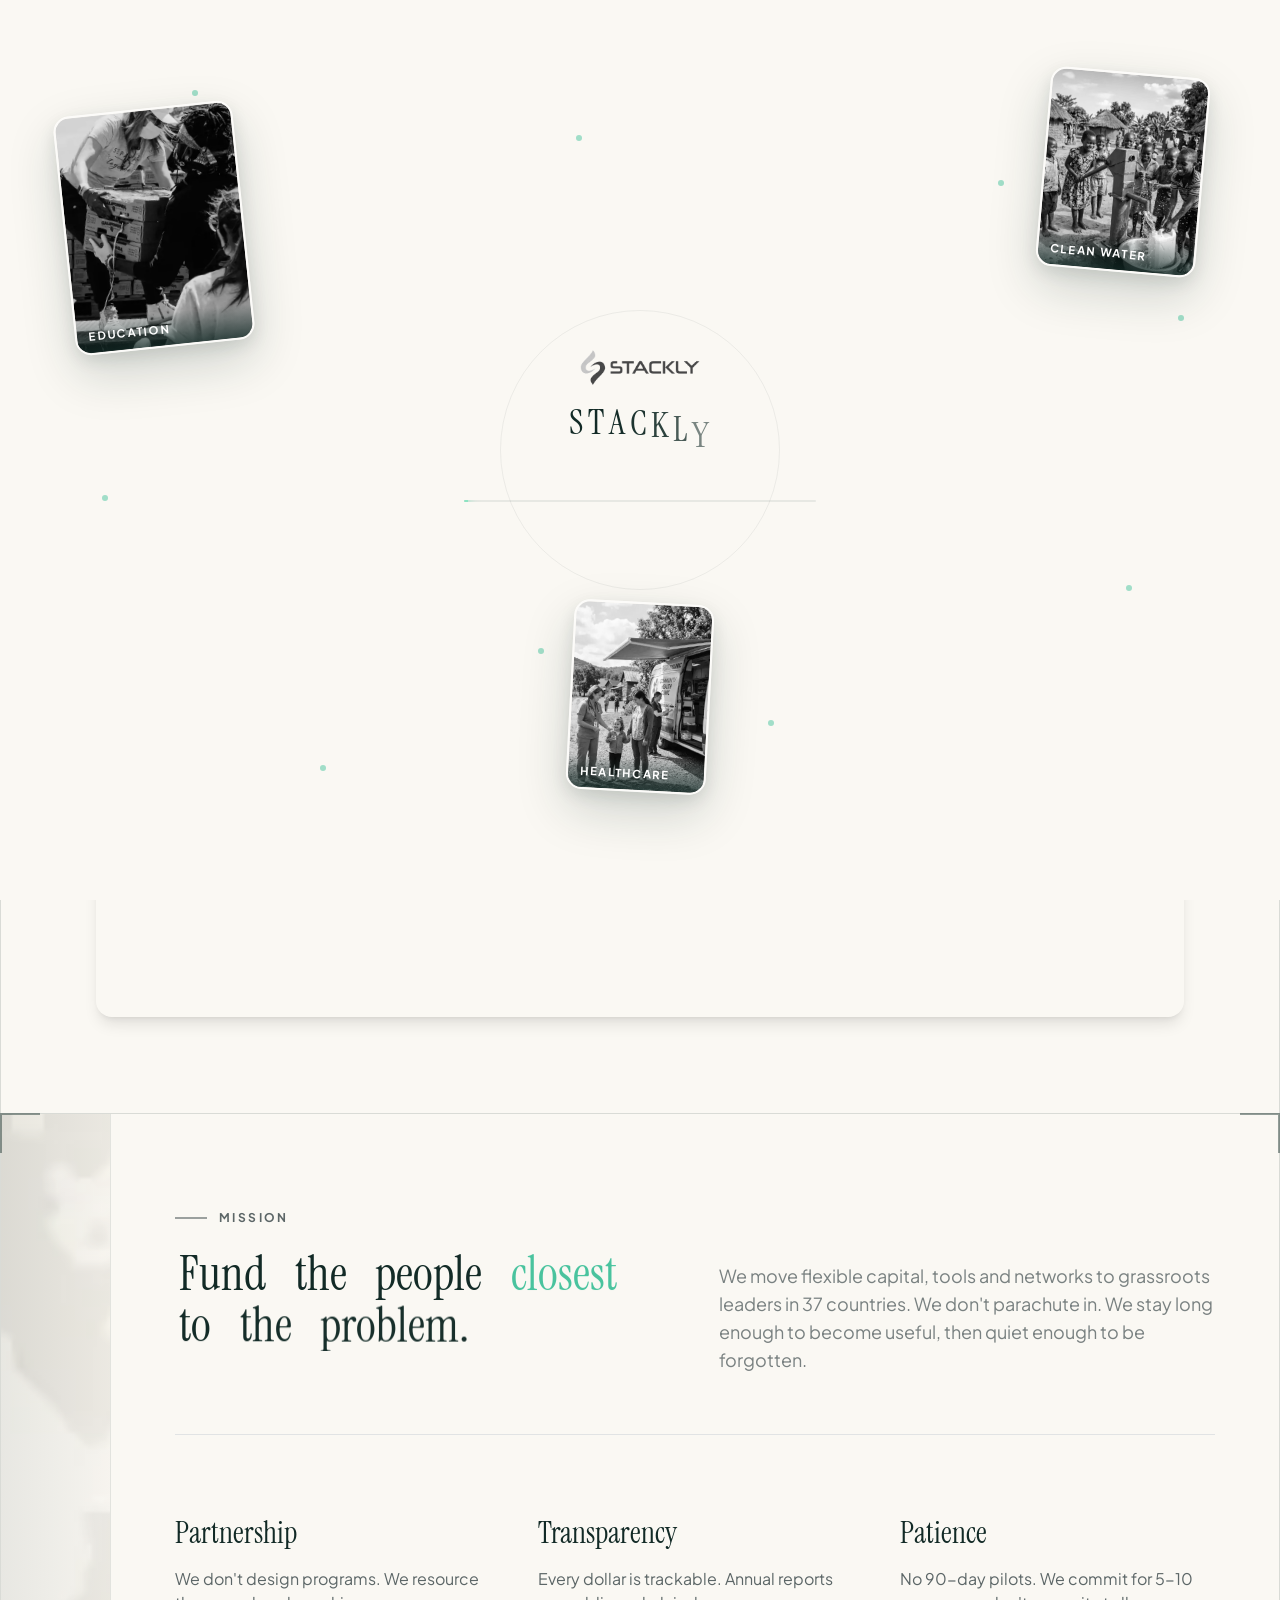
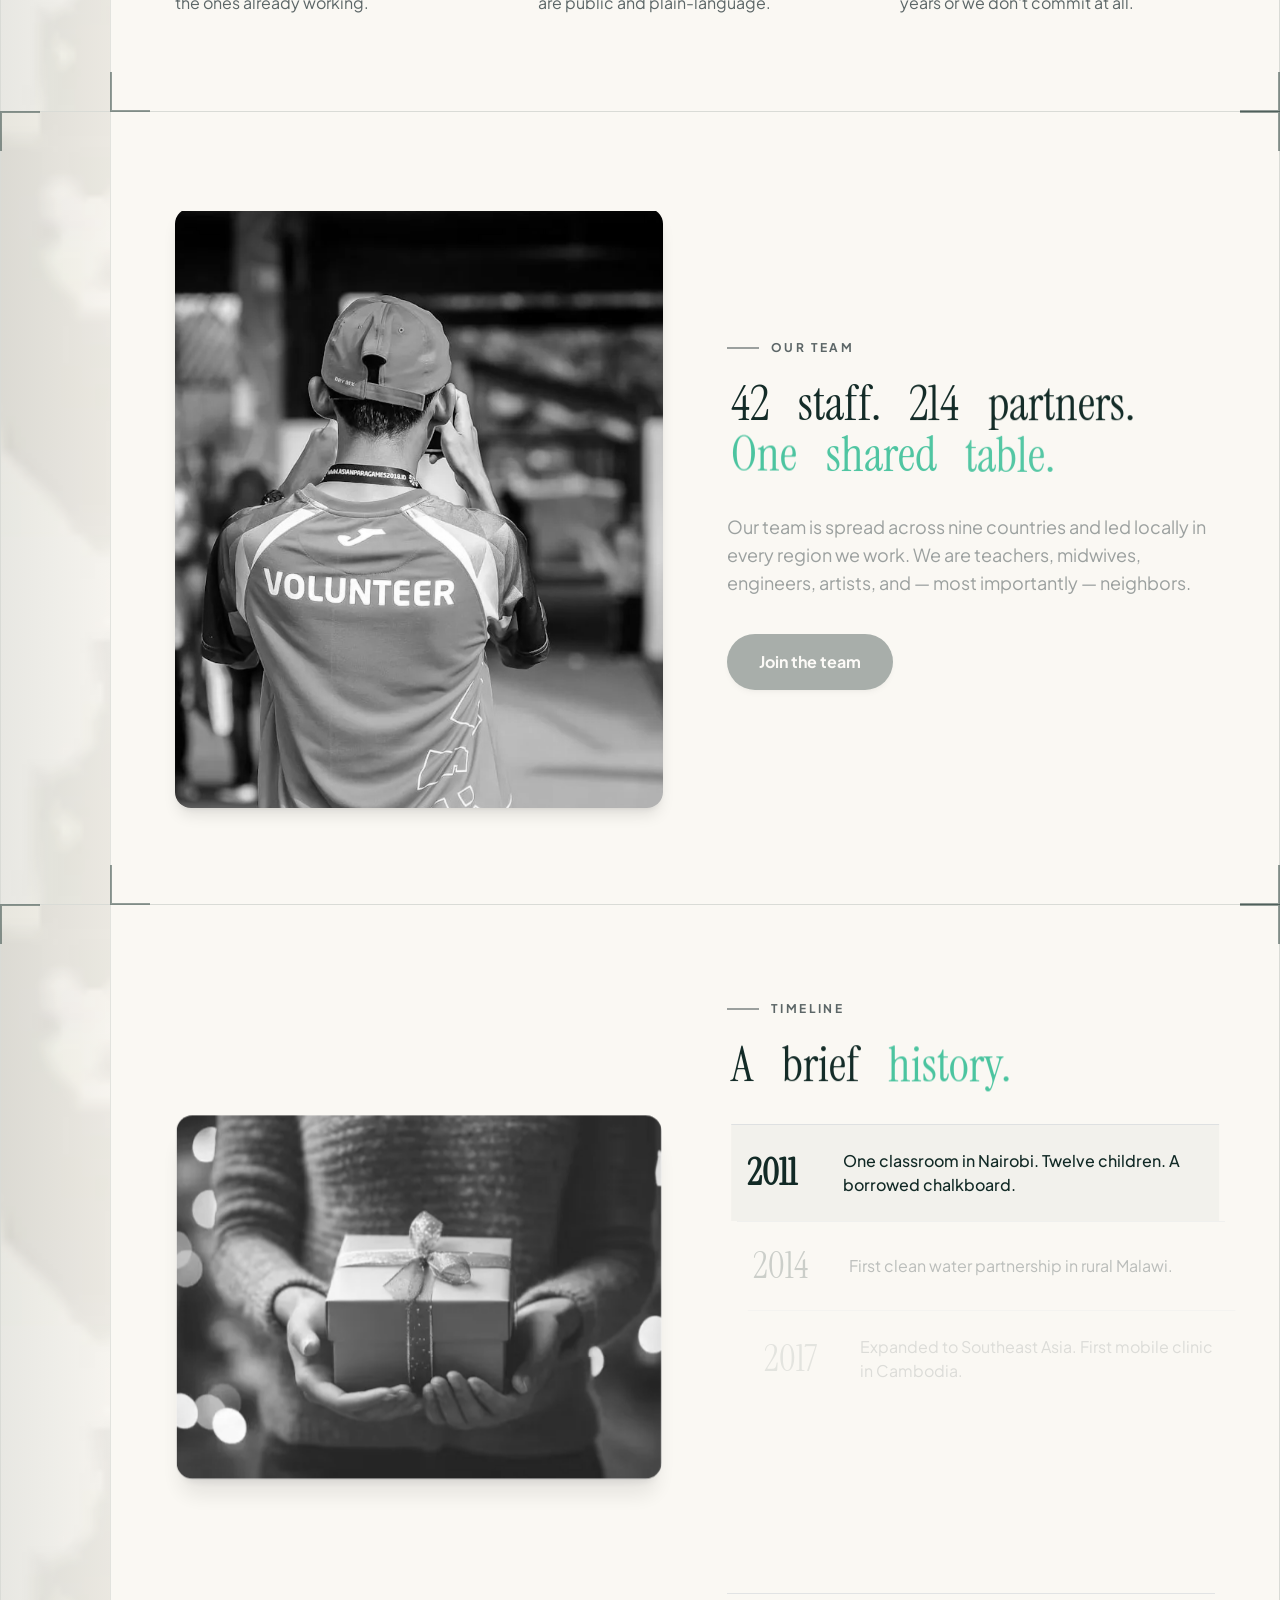
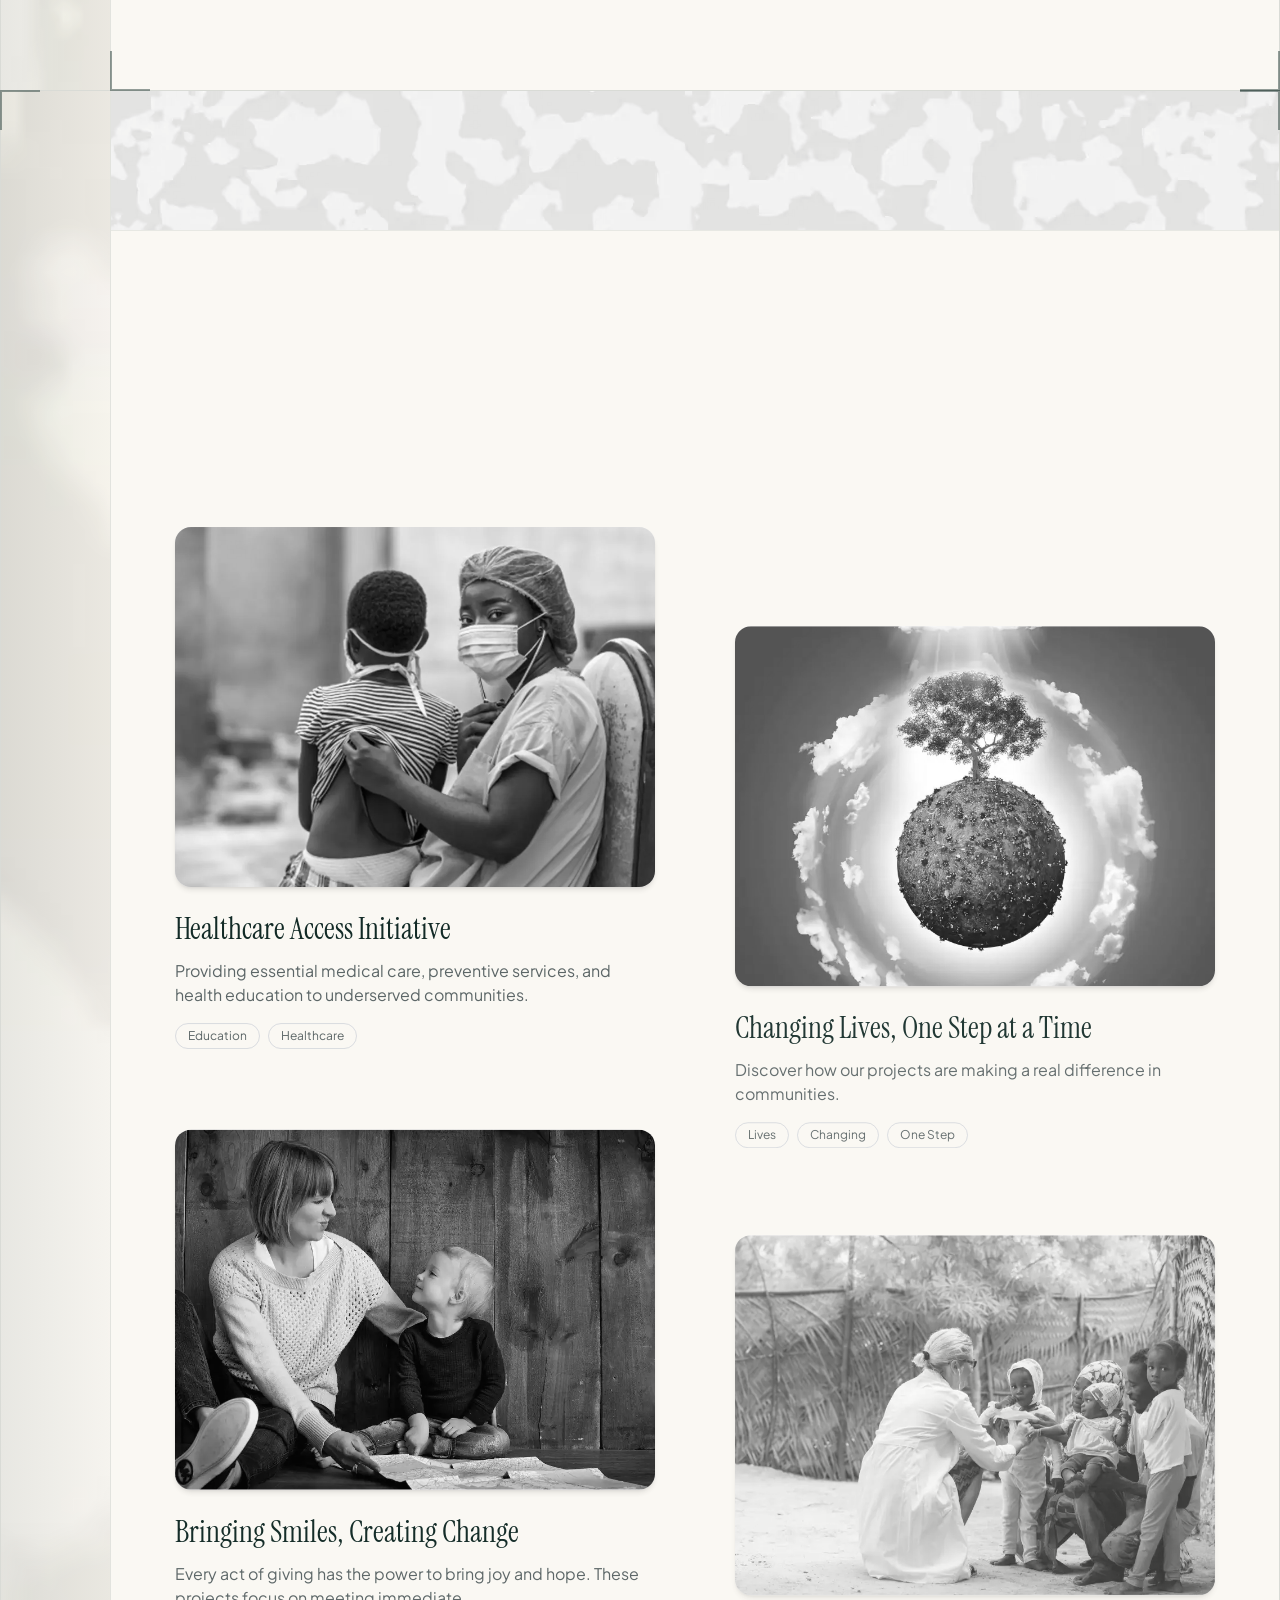
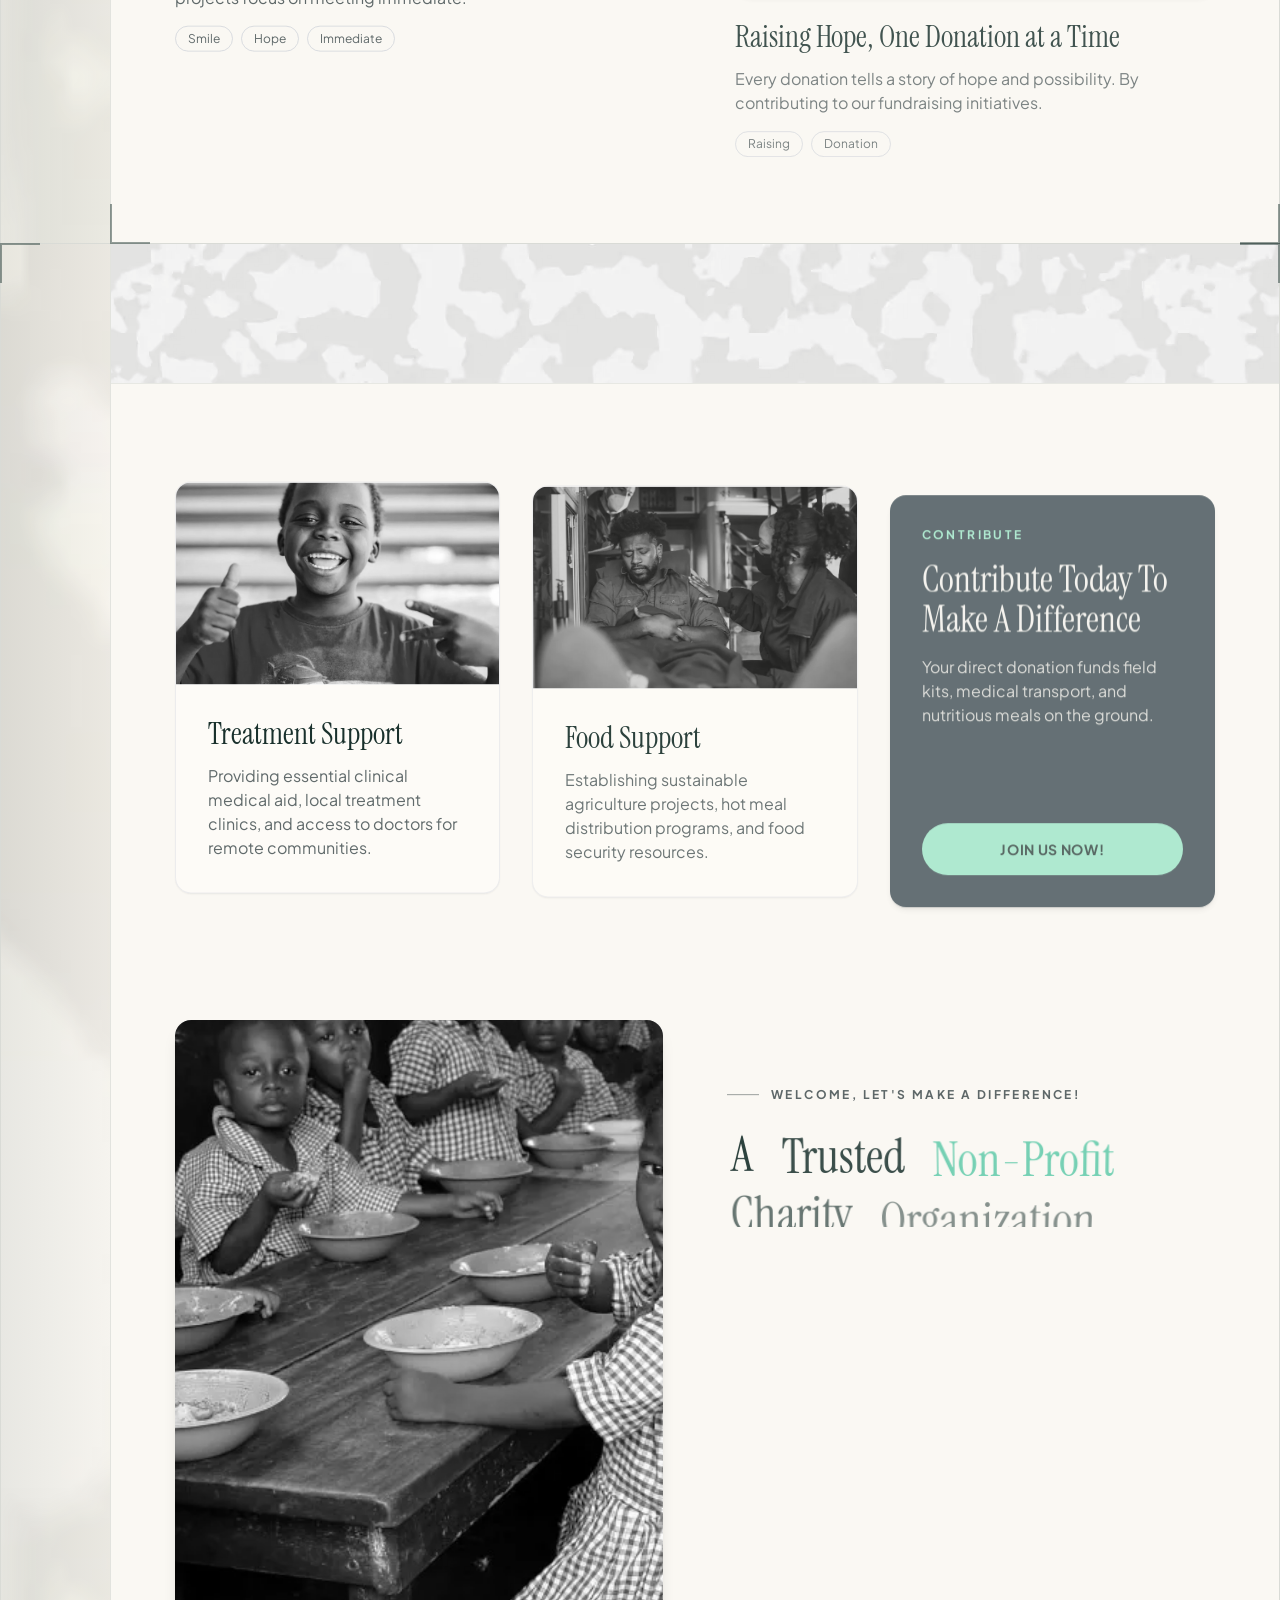
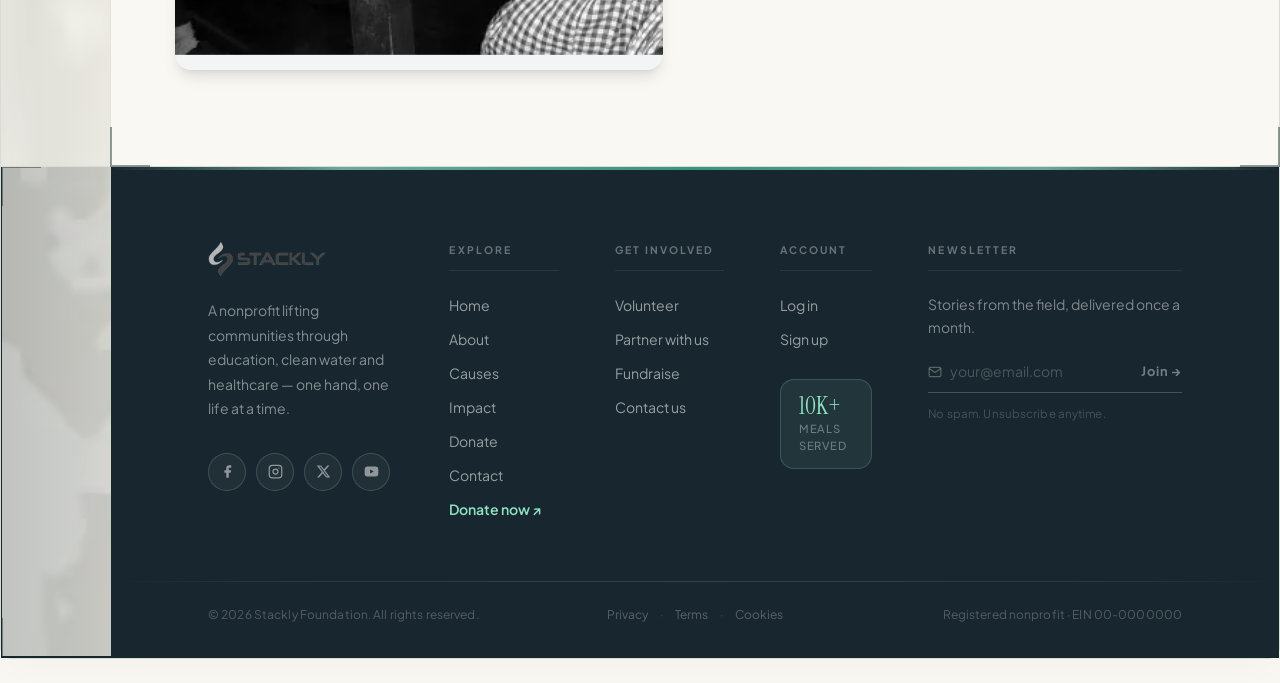
==== about.html @ a5825bd6 "Initial commit" ====
<!DOCTYPE html>
<html lang="en">
<head>
  <meta charset="UTF-8">
  <meta name="viewport" content="width=device-width, initial-scale=1.0">
  <title>STACKLY — About Us</title>
  <!-- SEO Meta Tags -->
  <meta name="description" content="Stackly is a global nonprofit standing beside communities on the front line of poverty — funding schools, wells and clinics that families run themselves.">
  <meta name="keywords" content="nonprofit, charity, global poverty, donate, schools, clean water, mobile clinics, about us">
  
  <!-- Tailwind CSS CDN -->
  <script src="libs/tailwind.min.js"></script>
  <script>
    tailwind.config = {
      theme: {
        extend: {
          colors: {
            'cream-bg': '#FAF8F3',
            'primary-dark': '#122A26',
            'primary-dark-hover': '#1b3d37',
            'mint-green': '#8EE3C2',
            'mint-green-dark': '#48C39E',
            'text-muted': '#5C6667',
          },
          fontFamily: {
            serif: ['Instrument Serif', 'serif'],
            sans: ['Plus Jakarta Sans', 'sans-serif'],
          }
        }
      }
    }
  </script>

  <!-- Global Stylesheet -->
  <link rel="stylesheet" href="css/style.css?v=1.3.2">
  
  <!-- Inline overrides for Page Frame and 3D Reveal -->
  <style>
    body {
      background-color: #FAF8F3;
      color: #122A26;
      font-family: 'Plus Jakarta Sans', sans-serif;
      overflow-x: hidden;
      margin: 0;
      padding: 0;
    }
    
    /* 3D Word wrapper reveal */
    .word-wrap {
      display: inline-block;
      overflow: hidden;
      vertical-align: bottom;
      padding-bottom: 0.05em;
      margin-right: 0.22em;
    }
    
    .word-inner {
      display: inline-block;
      transform-origin: 50% 100%;
    }

    /* Signature Master Framed Container */
    .master-frame {
      border: 1px solid rgba(18, 42, 38, 0.14);
      max-width: 1440px;
      margin: 24px auto;
      background-color: #FAF8F3;
      position: relative;
      box-sizing: border-box;
      border-radius: 12px;
      box-shadow: 0 10px 40px rgba(18, 42, 38, 0.03);
    }

    @media (max-width: 768px) {
      .master-frame {
        margin: 12px;
        border-radius: 8px;
      }
    }

    /* Active row styles for timeline */
    .timeline-row.active {
      opacity: 1 !important;
      background-color: rgba(18, 42, 38, 0.03);
    }
    .timeline-row.active .timeline-row-year {
      color: #122A26 !important;
      font-weight: bold;
    }
    .timeline-row.active .timeline-row-desc {
      color: #122A26 !important;
      font-weight: 500;
    }

    /* Grayscale to color card hover transitions */
    .empower-card img,
    .action-card img,
    .trusted-parallax-container img {
      filter: grayscale(100%) !important;
      transition: filter 0.5s ease-in-out !important;
    }
    .empower-card:hover img,
    .action-card:hover img,
    .trusted-parallax-container:hover img {
      filter: grayscale(0%) !important;
    }

    /* Zoom transforms for non-parallax cards */
    .empower-card img,
    .action-card img {
      transition: filter 0.5s ease-in-out, transform 0.5s ease-in-out !important;
    }
    .empower-card:hover img,
    .action-card:hover img {
      transform: scale(1.05) !important;
    }
  </style>
</head>
<body>

  <!-- Premium Cinematic Preloader -->
  <div id="preloader" aria-label="Loading STACKLY" aria-live="polite">

    <!-- 3-Panel curtains for cinematic wipe exit -->
    <div class="preloader-curtain curtain-left"></div>
    <div class="preloader-curtain curtain-center"></div>
    <div class="preloader-curtain curtain-right"></div>

    <!-- Animated background particle dots -->
    <div class="preloader-particles" aria-hidden="true">
      <span class="pl-dot"></span><span class="pl-dot"></span><span class="pl-dot"></span>
      <span class="pl-dot"></span><span class="pl-dot"></span><span class="pl-dot"></span>
      <span class="pl-dot"></span><span class="pl-dot"></span><span class="pl-dot"></span>
    </div>

    <!-- Floating NGO image collage -->
    <div class="preloader-collage" aria-hidden="true">
      <div class="pl-img-card pl-img-1">
        <img src="assets/home/f7d62a2697b9a7eb753412e50b2d50a08d241d41.webp" alt="" loading="eager">
        <div class="pl-img-label">Education</div>
      </div>
      <div class="pl-img-card pl-img-2">
        <img src="assets/home/water.webp" alt="" loading="eager">
        <div class="pl-img-label">Clean Water</div>
      </div>
      <div class="pl-img-card pl-img-3">
        <img src="assets/home/clinic.webp" alt="" loading="eager">
        <div class="pl-img-label">Healthcare</div>
      </div>
      <div class="pl-ring"></div>
    </div>

    <!-- Central Brand + Progress content -->
    <div class="preloader-content">
      <div class="preloader-logo-wrapper">
        <img src="assets/logo.webp" alt="STACKLY" class="preloader-logo-img">
      </div>
      <div class="preloader-brand-name" aria-hidden="true">
        <span class="pl-letter">S</span><span class="pl-letter">T</span><span class="pl-letter">A</span><span class="pl-letter">C</span><span class="pl-letter">K</span><span class="pl-letter">L</span><span class="pl-letter">Y</span>
      </div>
      <div class="preloader-tagline">
        <span class="pl-tagline-text">Small hands. Big hope.</span>
      </div>
      <div class="preloader-progress-container">
        <div class="preloader-progress-fill">
          <span class="pl-progress-glow"></span>
        </div>
      </div>
      <div class="preloader-status-wrapper">
        <div class="preloader-status-text">Sowing seeds of hope...</div>
        <div class="preloader-counter">00<span class="pl-percent">%</span></div>
      </div>
    </div>

  </div>

  <!-- Signature Master Framed Container -->

  <div class="master-frame min-h-screen flex flex-col justify-between">

    <!-- Header Section -->
    <header class="site-header">
      <div class="header-container">
        <!-- Logo -->
        <a href="index.html" class="logo-wrapper" id="header-logo-link">
          <img src="assets/logo.webp" alt="STACKLY logo">
        </a>
        
        <!-- Navigation Menu -->
        <nav class="nav-menu-wrapper" aria-label="Main Navigation">
          <ul class="nav-menu">
            <!-- Spotlight background element -->
            <div class="nav-spotlight"></div>
            <li class="nav-item"><a href="index.html" class="nav-link" id="nav-home">Home</a></li>
            <li class="nav-item"><a href="about.html" class="nav-link active" id="nav-about">About</a></li>
            <li class="nav-item"><a href="causes.html" class="nav-link" id="nav-causes">Causes</a></li>
            <li class="nav-item"><a href="impact.html" class="nav-link" id="nav-impact">Impact</a></li>
            <li class="nav-item"><a href="donate.html" class="nav-link" id="nav-donate">Donate</a></li>
            <li class="nav-item"><a href="contact.html" class="nav-link" id="nav-contact">Contact</a></li>
          </ul>
          <!-- Mobile actions inside the drawer -->
          <div class="mobile-actions">
            <a href="login.html" class="login-btn" id="btn-login-mobile">Log in</a>
            <a href="404.html" class="donate-btn-header" id="btn-donate-header-mobile">Donate now</a>
          </div>
        </nav>

        <!-- Hamburger Menu Button -->
        <button class="mobile-nav-toggle" id="mobile-nav-toggle" aria-label="Toggle navigation" aria-expanded="false">
          <span class="hamburger-bar"></span>
          <span class="hamburger-bar"></span>
          <span class="hamburger-bar"></span>
        </button>
        
        <!-- Actions -->
        <div class="header-actions">
          <a href="login.html" class="login-btn" id="btn-login">Log in</a>
          <a href="404.html" class="donate-btn-header" id="btn-donate-header">Donate now</a>
        </div>
      </div>
    </header>

    <!-- Main Content Area -->
    <main class="flex-grow">
      
      <!-- HERO SECTION -->
      <section class="w-full pt-24 px-8 md:px-16 pb-24 flex flex-col items-center md:items-start max-w-[1280px] mx-auto" aria-label="About Us Intro">
        <!-- Tag / Overline -->
        <div class="flex items-center gap-3 mb-6 text-xs font-bold tracking-[0.2em] text-[#5C6667] uppercase opacity-0" id="about-hero-overline">
          <span class="w-8 h-[1.5px] bg-[#5C6667]/60"></span>
          <span>ABOUT US</span>
        </div>
        
        <!-- Main Heading (H1) -->
        <h1 class="font-serif text-5xl md:text-7xl font-normal leading-[1.1] text-[#122A26] mb-8 perspective-1000 select-none text-left" id="about-hero-title">
          <span class="word-wrap"><span class="word-inner">Change</span></span>
          <span class="word-wrap"><span class="word-inner">moves</span></span>
          <span class="word-wrap"><span class="word-inner">at</span></span>
          <span class="word-wrap"><span class="word-inner">the</span></span>
          <span class="word-wrap"><span class="word-inner text-[#48C39E] italic">speed</span></span>
          <span class="word-wrap"><span class="word-inner text-[#48C39E] italic">of</span></span>
          <span class="word-wrap"><span class="word-inner text-[#48C39E] italic">trust.</span></span>
        </h1>
        
        <!-- Description Block -->
        <p class="text-base md:text-lg text-[#5C6667] leading-relaxed max-w-2xl font-sans mb-12 text-left opacity-0" id="about-hero-desc">
          Stackly Foundation was founded in 2011 by a group of teachers, nurses and neighbors who believed that lasting change is co-authored, not delivered. We fund the people already doing the work.
        </p>
        
        <!-- Landscape Image Container -->
        <div class="w-full overflow-hidden rounded-2xl max-w-[1088px] mx-auto h-[520px] shadow-lg relative" id="about-image-container">
          <img src="assets/about/f7d62a2697b9a7eb753412e50b2d50a08d241d41.webp" alt="Volunteers loading boxes with items for distribution" class="w-full h-full object-cover object-center scale-95 grayscale opacity-0" id="about-hero-img">
        </div>
      </section>

      <!-- MISSION & CORE VALUES SECTION -->
      <div class="section-frame-wrapper">
        <!-- Left Side Camouflage Pattern Strip -->
        <div class="section-side-strip" aria-hidden="true">
          <img src="assets/home/banner.webp" alt="">
        </div>
        
        <!-- Content Area -->
        <div class="section-frame-content">
          <div class="py-24 px-8 md:px-16 max-w-[1280px] mx-auto">
            
            <!-- 2-Column Mission Split -->
            <div class="grid grid-cols-1 md:grid-cols-2 gap-12 items-start" id="about-mission-section">
              <!-- Left Column: Overline + Title -->
              <div>
                <div class="flex items-center gap-3 mb-6 text-xs font-bold tracking-[0.2em] text-[#5C6667] uppercase opacity-0" id="about-mission-overline">
                  <span class="w-8 h-[1.5px] bg-[#5C6667]/60"></span>
                  <span>MISSION</span>
                </div>
                <h2 class="font-serif text-4xl md:text-5xl font-normal leading-[1.15] text-[#122A26] perspective-1000 select-none text-left" id="about-mission-title">
                  <span class="word-wrap"><span class="word-inner">Fund</span></span>
                  <span class="word-wrap"><span class="word-inner">the</span></span>
                  <span class="word-wrap"><span class="word-inner">people</span></span>
                  <span class="word-wrap"><span class="word-inner text-[#48C39E] italic">closest</span></span>
                  <span class="word-wrap"><span class="word-inner">to</span></span>
                  <span class="word-wrap"><span class="word-inner">the</span></span>
                  <span class="word-wrap"><span class="word-inner">problem.</span></span>
                </h2>
              </div>
              
              <!-- Right Column: Paragraph -->
              <div class="flex items-center h-full pt-4 md:pt-12">
                <p class="text-base md:text-lg text-[#5C6667] leading-relaxed font-sans opacity-0" id="about-mission-desc">
                  We move flexible capital, tools and networks to grassroots leaders in 37 countries. We don't parachute in. We stay long enough to become useful, then quiet enough to be forgotten.
                </p>
              </div>
            </div><!-- /2-column-split -->
            
            <!-- Divider Line -->
            <div class="w-full border-b border-gray-300/60 my-16"></div>
            
            <!-- Core Values 3-Column Grid -->
            <div class="grid grid-cols-1 md:grid-cols-3 gap-12 pt-4" id="about-values-grid">
              <!-- Col 1 -->
              <div class="value-card opacity-0">
                <h3 class="font-serif text-2xl md:text-3xl font-normal text-[#122A26] mb-4">Partnership</h3>
                <p class="text-sm md:text-base text-[#5C6667] leading-relaxed font-sans">
                  We don't design programs. We resource the ones already working.
                </p>
              </div>
              <!-- Col 2 -->
              <div class="value-card opacity-0">
                <h3 class="font-serif text-2xl md:text-3xl font-normal text-[#122A26] mb-4">Transparency</h3>
                <p class="text-sm md:text-base text-[#5C6667] leading-relaxed font-sans">
                  Every dollar is trackable. Annual reports are public and plain-language.
                </p>
              </div>
              <!-- Col 3 -->
              <div class="value-card opacity-0">
                <h3 class="font-serif text-2xl md:text-3xl font-normal text-[#122A26] mb-4">Patience</h3>
                <p class="text-sm md:text-base text-[#5C6667] leading-relaxed font-sans">
                  No 90-day pilots. We commit for 5-10 years or we don't commit at all.
                </p>
              </div>
            </div><!-- /values-grid -->
            
          </div>
        </div><!-- /section-frame-content -->
      </div><!-- /section-frame-wrapper -->

      <!-- OUR TEAM SECTION -->
      <div class="section-frame-wrapper" style="border-top: none;">
        <!-- Left Side Camouflage Pattern Strip -->
        <div class="section-side-strip" aria-hidden="true">
          <img src="assets/home/banner.webp" alt="">
        </div>
        
        <!-- Content Area -->
        <div class="section-frame-content">
          <div class="py-24 px-8 md:px-16 max-w-[1280px] mx-auto grid grid-cols-1 md:grid-cols-2 gap-16 items-center" id="about-team-section">
            <!-- Left Column: Portrait Image -->
            <div class="w-full h-[480px] md:h-[600px] overflow-hidden rounded-2xl relative shadow-lg" id="about-team-image-container">
              <img src="assets/home/050145712d268ce3d0fb581a46f14a460cc3a35f.webp" alt="Local volunteer community leader" class="w-full h-full object-cover object-center scale-110" id="about-team-img">
            </div>
            
            <!-- Right Column: Content -->
            <div class="flex flex-col justify-center items-start">
              <!-- Tag / Overline -->
              <div class="flex items-center gap-3 mb-6 text-xs font-bold tracking-[0.2em] text-[#5C6667] uppercase opacity-0" id="about-team-overline">
                <span class="w-8 h-[1.5px] bg-[#5C6667]/60"></span>
                <span>OUR TEAM</span>
              </div>
              
              <!-- Title (H2) -->
              <h2 class="font-serif text-4xl md:text-5xl font-normal leading-[1.15] text-[#122A26] mb-6 perspective-1000 select-none text-left" id="about-team-title">
                <span class="word-wrap"><span class="word-inner">42</span></span>
                <span class="word-wrap"><span class="word-inner">staff.</span></span>
                <span class="word-wrap"><span class="word-inner">214</span></span>
                <span class="word-wrap"><span class="word-inner">partners.</span></span>
                <br>
                <span class="word-wrap"><span class="word-inner text-[#48C39E] italic">One</span></span>
                <span class="word-wrap"><span class="word-inner text-[#48C39E] italic">shared</span></span>
                <span class="word-wrap"><span class="word-inner text-[#48C39E] italic">table.</span></span>
              </h2>
              
              <!-- Description Paragraph -->
              <p class="text-base md:text-lg text-[#5C6667] leading-relaxed font-sans mb-8 text-left opacity-0" id="about-team-desc">
                Our team is spread across nine countries and led locally in every region we work. We are teachers, midwives, engineers, artists, and — most importantly — neighbors.
              </p>
              
              <!-- Button -->
              <div class="opacity-0" id="about-team-cta">
                <a href="404.html" class="inline-flex items-center justify-center px-8 py-4 bg-[#122A26] text-white font-bold font-sans rounded-full transition-colors duration-300 hover:bg-[#1b3d37] shadow-md hover:shadow-lg">
                  Join the team
                </a>
              </div>
            </div>
          </div>
        </div><!-- /section-frame-content -->
      </div><!-- /section-frame-wrapper -->

      <!-- TIMELINE / INTERACTIVE HISTORY SECTION -->
      <div class="section-frame-wrapper" style="border-top: none;">
        <!-- Left Side Camouflage Pattern Strip -->
        <div class="section-side-strip" aria-hidden="true">
          <img src="assets/home/banner.webp" alt="">
        </div>
        
        <!-- Content Area -->
        <div class="section-frame-content">
          <div class="py-24 px-8 md:px-16 max-w-[1280px] mx-auto grid grid-cols-1 md:grid-cols-2 gap-16 items-center" id="about-timeline-section">
            
            <!-- Left Column: Sticky Image Stage -->
            <div class="w-full aspect-[4/3] overflow-hidden rounded-2xl relative shadow-xl bg-gray-100" id="about-timeline-stage" style="perspective: 1200px;">
              <!-- Image 2011 (Active by default) -->
              <img src="assets/home/01.webp" alt="Classroom in Nairobi, 2011" class="timeline-img w-full h-full object-cover object-center absolute inset-0 transition-opacity duration-500 opacity-100 scale-100" data-year="2011" style="z-index: 2;">
              <!-- Image 2014 -->
              <img src="assets/home/water.webp" alt="Clean water pump, 2014" class="timeline-img w-full h-full object-cover object-center absolute inset-0 transition-opacity duration-500 opacity-0 scale-105" data-year="2014" style="z-index: 1;">
              <!-- Image 2017 -->
              <img src="assets/home/clinic.webp" alt="Mobile medical clinic, 2017" class="timeline-img w-full h-full object-cover object-center absolute inset-0 transition-opacity duration-500 opacity-0 scale-105" data-year="2017" style="z-index: 1;">
              <!-- Image 2021 -->
              <img src="assets/home/education.webp" alt="Students studying, 2021" class="timeline-img w-full h-full object-cover object-center absolute inset-0 transition-opacity duration-500 opacity-0 scale-105" data-year="2021" style="z-index: 1;">
              <!-- Image 2026 -->
              <img src="assets/home/7e6fb4e611979bda6582c2bde6df831caacf73f3.webp" alt="Grassroots community partners, 2026" class="timeline-img w-full h-full object-cover object-center absolute inset-0 transition-opacity duration-500 opacity-0 scale-105" data-year="2026" style="z-index: 1;">
            </div>

            <!-- Right Column: Interactive List -->
            <div class="flex flex-col justify-center">
              
              <!-- Tag / Overline -->
              <div class="flex items-center gap-3 mb-6 text-xs font-bold tracking-[0.2em] text-[#5C6667] uppercase opacity-0" id="about-timeline-overline">
                <span class="w-8 h-[1.5px] bg-[#5C6667]/60"></span>
                <span>TIMELINE</span>
              </div>
              
              <!-- Title (H2) -->
              <h2 class="font-serif text-4xl md:text-5xl font-normal leading-[1.15] text-[#122A26] mb-8 perspective-1000 select-none text-left" id="about-timeline-title">
                <span class="word-wrap"><span class="word-inner">A</span></span>
                <span class="word-wrap"><span class="word-inner">brief</span></span>
                <span class="word-wrap"><span class="word-inner text-[#48C39E] italic">history.</span></span>
              </h2>
              
              <!-- Timeline Rows -->
              <div class="flex flex-col border-b border-gray-300/60" id="about-timeline-rows">
                
                <!-- Row 2011 -->
                <div class="timeline-row group flex flex-col md:flex-row md:items-center py-6 px-4 border-t border-gray-300/60 cursor-pointer transition-all duration-300 hover:bg-black/[0.01] active" data-year="2011">
                  <div class="timeline-row-year font-serif text-3xl md:text-4xl text-[#122A26] font-normal transition-colors duration-300 w-24 flex-shrink-0 group-hover:text-[#48C39E]">2011</div>
                  <div class="timeline-row-desc font-sans text-sm md:text-base text-[#122A26]/80 font-medium transition-all duration-300 leading-relaxed mt-2 md:mt-0">
                    One classroom in Nairobi. Twelve children. A borrowed chalkboard.
                  </div>
                </div>

                <!-- Row 2014 -->
                <div class="timeline-row group flex flex-col md:flex-row md:items-center py-6 px-4 border-t border-gray-300/60 cursor-pointer transition-all duration-300 hover:bg-black/[0.01]" data-year="2014" style="opacity: 0.6;">
                  <div class="timeline-row-year font-serif text-3xl md:text-4xl text-[#122A26]/50 font-normal transition-colors duration-300 w-24 flex-shrink-0 group-hover:text-[#48C39E]">2014</div>
                  <div class="timeline-row-desc font-sans text-sm md:text-base text-[#5C6667] transition-all duration-300 leading-relaxed mt-2 md:mt-0">
                    First clean water partnership in rural Malawi.
                  </div>
                </div>

                <!-- Row 2017 -->
                <div class="timeline-row group flex flex-col md:flex-row md:items-center py-6 px-4 border-t border-gray-300/60 cursor-pointer transition-all duration-300 hover:bg-black/[0.01]" data-year="2017" style="opacity: 0.6;">
                  <div class="timeline-row-year font-serif text-3xl md:text-4xl text-[#122A26]/50 font-normal transition-colors duration-300 w-24 flex-shrink-0 group-hover:text-[#48C39E]">2017</div>
                  <div class="timeline-row-desc font-sans text-sm md:text-base text-[#5C6667] transition-all duration-300 leading-relaxed mt-2 md:mt-0">
                    Expanded to Southeast Asia. First mobile clinic in Cambodia.
                  </div>
                </div>

                <!-- Row 2021 -->
                <div class="timeline-row group flex flex-col md:flex-row md:items-center py-6 px-4 border-t border-gray-300/60 cursor-pointer transition-all duration-300 hover:bg-black/[0.01]" data-year="2021" style="opacity: 0.6;">
                  <div class="timeline-row-year font-serif text-3xl md:text-4xl text-[#122A26]/50 font-normal transition-colors duration-300 w-24 flex-shrink-0 group-hover:text-[#48C39E]">2021</div>
                  <div class="timeline-row-desc font-sans text-sm md:text-base text-[#5C6667] transition-all duration-300 leading-relaxed mt-2 md:mt-0">
                    Reached 100,000 lives touched across four continents.
                  </div>
                </div>

                <!-- Row 2026 -->
                <div class="timeline-row group flex flex-col md:flex-row md:items-center py-6 px-4 border-t border-gray-300/60 cursor-pointer transition-all duration-300 hover:bg-black/[0.01]" data-year="2026" style="opacity: 0.6;">
                  <div class="timeline-row-year font-serif text-3xl md:text-4xl text-[#122A26]/50 font-normal transition-colors duration-300 w-24 flex-shrink-0 group-hover:text-[#48C39E]">2026</div>
                  <div class="timeline-row-desc font-sans text-sm md:text-base text-[#5C6667] transition-all duration-300 leading-relaxed mt-2 md:mt-0">
                    214 grassroots partners. Still counting.
                  </div>
                </div>

              </div><!-- /interactive-list -->
            </div>
            
          </div>
        </div><!-- /section-frame-content -->
      </div><!-- /section-frame-wrapper -->

      <!-- EMPOWERING COMMUNITIES SECTION -->
      <div class="section-frame-wrapper" style="border-top: none;">
        <!-- Left Side Camouflage Pattern Strip -->
        <div class="section-side-strip" aria-hidden="true">
          <img src="assets/home/banner.webp" alt="">
        </div>
        
        <!-- Content Area -->
        <div class="section-frame-content flex flex-col">
          <!-- Top Horizontal Decorative Banner -->
          <div class="about-top-banner">
            <img src="assets/home/banner.webp" alt="STACKLY decorative pattern banner">
          </div>
          
          <div class="py-24 px-8 md:px-16 max-w-[1280px] mx-auto w-full">
            
            <!-- Header Area (Center Aligned) -->
            <div class="flex flex-col items-center text-center mb-20">
              <h2 class="font-serif text-4xl md:text-5xl lg:text-6xl font-normal leading-[1.15] text-[#122A26] max-w-2xl select-none" id="about-empower-title" style="filter: blur(10px); opacity: 0; transform: translateY(30px);">
                Empowering Communities<br>Through Giving
              </h2>
            </div>
            
            <!-- Staggered 2-Column Grid -->
            <div class="grid grid-cols-1 md:grid-cols-2 gap-12 md:gap-20" id="about-empower-grid">
              
              <!-- Left Column -->
              <div class="flex flex-col gap-12 md:gap-20">
                <!-- Card 1 -->
                <div class="empower-card group flex flex-col cursor-pointer opacity-0" style="transform: translateY(50px);">
                  <div class="w-full aspect-[4/3] rounded-2xl overflow-hidden shadow-md relative bg-gray-100 mb-6">
                    <img src="assets/about/1.webp" alt="Healthcare Access Initiative" class="w-full h-full object-cover object-center grayscale transition-all duration-500 ease-in-out group-hover:grayscale-0 group-hover:scale-105">
                  </div>
                  <h3 class="font-serif text-2xl md:text-3xl font-normal text-[#122A26] mb-3">Healthcare Access Initiative</h3>
                  <p class="text-sm md:text-base text-[#5C6667] leading-relaxed font-sans mb-4">
                    Providing essential medical care, preventive services, and health education to underserved communities.
                  </p>
                  <div class="flex flex-wrap gap-2">
                    <a href="404.html" class="px-3 py-1 text-xs border border-gray-300/80 rounded-full text-[#5C6667] font-sans">Education</a>
                    <a href="404.html" class="px-3 py-1 text-xs border border-gray-300/80 rounded-full text-[#5C6667] font-sans">Healthcare</a>
                  </div>
                </div>
                
                <!-- Card 3 -->
                <div class="empower-card group flex flex-col cursor-pointer opacity-0" style="transform: translateY(50px);">
                  <div class="w-full aspect-[4/3] rounded-2xl overflow-hidden shadow-md relative bg-gray-100 mb-6">
                    <img src="assets/about/3.webp" alt="Bringing Smiles, Creating Change" class="w-full h-full object-cover object-center grayscale transition-all duration-500 ease-in-out group-hover:grayscale-0 group-hover:scale-105">
                  </div>
                  <h3 class="font-serif text-2xl md:text-3xl font-normal text-[#122A26] mb-3">Bringing Smiles, Creating Change</h3>
                  <p class="text-sm md:text-base text-[#5C6667] leading-relaxed font-sans mb-4">
                    Every act of giving has the power to bring joy and hope. These projects focus on meeting immediate.
                  </p>
                  <div class="flex flex-wrap gap-2">
                    <a href="404.html" class="px-3 py-1 text-xs border border-gray-300/80 rounded-full text-[#5C6667] font-sans">Smile</a>
                    <a href="404.html" class="px-3 py-1 text-xs border border-gray-300/80 rounded-full text-[#5C6667] font-sans">Hope</a>
                    <a href="404.html" class="px-3 py-1 text-xs border border-gray-300/80 rounded-full text-[#5C6667] font-sans">Immediate</a>
                  </div>
                </div>
              </div>

              <!-- Right Column (Staggered Down) -->
              <div class="flex flex-col gap-12 md:gap-20 md:mt-24">
                <!-- Card 2 -->
                <div class="empower-card group flex flex-col cursor-pointer opacity-0" style="transform: translateY(50px);">
                  <div class="w-full aspect-[4/3] rounded-2xl overflow-hidden shadow-md relative bg-gray-100 mb-6">
                    <img src="assets/about/2.webp" alt="Changing Lives, One Step at a Time" class="w-full h-full object-cover object-center grayscale transition-all duration-500 ease-in-out group-hover:grayscale-0 group-hover:scale-105">
                  </div>
                  <h3 class="font-serif text-2xl md:text-3xl font-normal text-[#122A26] mb-3">Changing Lives, One Step at a Time</h3>
                  <p class="text-sm md:text-base text-[#5C6667] leading-relaxed font-sans mb-4">
                    Discover how our projects are making a real difference in communities.
                  </p>
                  <div class="flex flex-wrap gap-2">
                    <a href="404.html" class="px-3 py-1 text-xs border border-gray-300/80 rounded-full text-[#5C6667] font-sans">Lives</a>
                    <a href="404.html" class="px-3 py-1 text-xs border border-gray-300/80 rounded-full text-[#5C6667] font-sans">Changing</a>
                    <a href="404.html" class="px-3 py-1 text-xs border border-gray-300/80 rounded-full text-[#5C6667] font-sans">One Step</a>
                  </div>
                </div>

                <!-- Card 4 -->
                <div class="empower-card group flex flex-col cursor-pointer opacity-0" style="transform: translateY(50px);">
                  <div class="w-full aspect-[4/3] rounded-2xl overflow-hidden shadow-md relative bg-gray-100 mb-6">
                    <img src="assets/about/4.webp" alt="Raising Hope, One Donation at a Time" class="w-full h-full object-cover object-center grayscale transition-all duration-500 ease-in-out group-hover:grayscale-0 group-hover:scale-105">
                  </div>
                  <h3 class="font-serif text-2xl md:text-3xl font-normal text-[#122A26] mb-3">Raising Hope, One Donation at a Time</h3>
                  <p class="text-sm md:text-base text-[#5C6667] leading-relaxed font-sans mb-4">
                    Every donation tells a story of hope and possibility. By contributing to our fundraising initiatives.
                  </p>
                  <div class="flex flex-wrap gap-2">
                    <a href="404.html" class="px-3 py-1 text-xs border border-gray-300/80 rounded-full text-[#5C6667] font-sans">Raising</a>
                    <a href="404.html" class="px-3 py-1 text-xs border border-gray-300/80 rounded-full text-[#5C6667] font-sans">Donation</a>
                  </div>
                </div>
              </div>

            </div><!-- /staggered-grid -->
          </div>
        </div><!-- /section-frame-content -->
      </div><!-- /section-frame-wrapper -->

      <!-- PROGRAMS & IMPACT: SECTION A (3-Column Action Grid) & SECTION B (Trusted Organization Split-Screen) -->
      <div class="section-frame-wrapper" style="border-top: none;">
        <!-- Left Side Camouflage Pattern Strip -->
        <div class="section-side-strip" aria-hidden="true">
          <img src="assets/home/banner.webp" alt="">
        </div>
        
        <!-- Content Area -->
        <div class="section-frame-content flex flex-col">
          
          <!-- Top Horizontal Decorative Banner -->
          <div class="about-top-banner">
            <img src="assets/home/banner.webp" alt="STACKLY decorative pattern banner">
          </div>
          
          <div class="py-24 px-8 md:px-16 max-w-[1280px] mx-auto w-full">
            
            <!-- SECTION A: 3-Column Action Grid -->
            <div class="grid grid-cols-1 md:grid-cols-3 gap-8 mb-32" id="about-programs-grid">
              
              <!-- Card 1: Treatment Support -->
              <div class="action-card group flex flex-col bg-[#FDFBF7] border border-gray-300/40 rounded-2xl overflow-hidden shadow-sm cursor-pointer opacity-0" style="transform: translateY(50px);">
                <div class="w-full aspect-[16/10] overflow-hidden relative bg-gray-100">
                  <img src="assets/about/5.webp" alt="Treatment Support" class="w-full h-full object-cover object-center transition-all duration-500 ease-in-out">
                </div>
                <div class="p-8 flex flex-col flex-grow">
                  <h3 class="font-serif text-2xl md:text-3xl font-normal text-[#122A26] mb-3">Treatment Support</h3>
                  <p class="text-sm md:text-base text-[#5C6667] leading-relaxed font-sans">
                    Providing essential clinical medical aid, local treatment clinics, and access to doctors for remote communities.
                  </p>
                </div>
              </div>

              <!-- Card 2: Food Support -->
              <div class="action-card group flex flex-col bg-[#FDFBF7] border border-gray-300/40 rounded-2xl overflow-hidden shadow-sm cursor-pointer opacity-0" style="transform: translateY(50px);">
                <div class="w-full aspect-[16/10] overflow-hidden relative bg-gray-100">
                  <img src="assets/about/6.webp" alt="Food Support" class="w-full h-full object-cover object-center transition-all duration-500 ease-in-out">
                </div>
                <div class="p-8 flex flex-col flex-grow">
                  <h3 class="font-serif text-2xl md:text-3xl font-normal text-[#122A26] mb-3">Food Support</h3>
                  <p class="text-sm md:text-base text-[#5C6667] leading-relaxed font-sans">
                    Establishing sustainable agriculture projects, hot meal distribution programs, and food security resources.
                  </p>
                </div>
              </div>

              <!-- Card 3: CTA Card -->
              <div class="action-card group flex flex-col bg-[#23353e] rounded-2xl overflow-hidden shadow-md p-8 justify-between text-white opacity-0" style="transform: translateY(50px);">
                <div class="flex flex-col">
                  <!-- Custom overline badge -->
                  <div class="text-xs font-bold tracking-[0.2em] text-[#8EE3C2] uppercase mb-4">Contribute</div>
                  <h3 class="font-serif text-3xl md:text-4xl font-normal leading-[1.2] mb-4 text-[#F8F7F3]" id="about-contrib-title" style="filter: blur(10px); opacity: 0; transform: translateY(20px);">
                    Contribute Today To Make A Difference
                  </h3>
                  <p class="text-sm md:text-base text-[#FAF8F3]/80 leading-relaxed font-sans mb-8">
                    Your direct donation funds field kits, medical transport, and nutritious meals on the ground.
                  </p>
                </div>
                <div>
                  <a href="404.html" class="inline-block px-8 py-4 bg-[#8EE3C2] text-[#122A26] font-sans font-bold text-sm tracking-wider uppercase rounded-full hover:bg-white hover:text-[#122A26] transition-all duration-300 w-full text-center">Join Us Now!
                  </a>
                </div>
              </div>

            </div><!-- /SECTION A -->

            <!-- SECTION B: Trusted Organization Split-Screen -->
            <div class="grid grid-cols-1 md:grid-cols-2 gap-16 items-center" id="about-trusted-section">
              
              <!-- Left Column: Portrait image with parallax zoom wrapper -->
              <div class="w-full aspect-[3/4] rounded-2xl overflow-hidden shadow-lg relative bg-gray-100 trusted-parallax-container group">
                <div class="w-full h-full overflow-hidden transition-transform duration-500 ease-in-out group-hover:scale-105 relative">
                  <img src="assets/about/7.webp" alt="A Trusted Non-Profit Charity Organization" class="w-full h-full object-cover object-center absolute inset-0 scale-125" id="about-trusted-img">
                </div>
              </div>

              <!-- Right Column: Welcoming Content -->
              <div class="flex flex-col justify-center text-left" id="about-trusted-content">
                <!-- Tag Overline -->
                <div class="flex items-center gap-3 mb-6 text-xs font-bold tracking-[0.2em] text-[#5C6667] uppercase opacity-0" id="about-trusted-overline">
                  <span class="w-8 h-[1.5px] bg-[#5C6667]/60"></span>
                  <span>WELCOME, LET'S MAKE A DIFFERENCE!</span>
                </div>

                <!-- Title (H2) -->
                <h2 class="font-serif text-4xl md:text-5xl font-normal leading-[1.15] text-[#122A26] mb-8 select-none text-left perspective-1000" id="about-trusted-title">
                  <span class="word-wrap"><span class="word-inner">A</span></span>
                  <span class="word-wrap"><span class="word-inner">Trusted</span></span>
                  <span class="word-wrap"><span class="word-inner text-[#48C39E] italic">Non-Profit</span></span>
                  <span class="word-wrap"><span class="word-inner">Charity</span></span>
                  <span class="word-wrap"><span class="word-inner">Organization</span></span>
                </h2>

                <!-- Paragraph description -->
                <p class="text-sm md:text-base text-[#5C6667] leading-relaxed font-sans mb-8 opacity-0" id="about-trusted-desc">
                  For over a decade, we have partnered with local leaders, community organizers, and global advocates to establish verified, transparent channels of care.
                </p>

                <!-- Features checklist -->
                <ul class="flex flex-col gap-5 mb-8" id="about-trusted-list">
                  <!-- Item 1 -->
                  <li class="flex items-start gap-4 opacity-0" style="transform: translateY(15px);">
                    <div class="flex-shrink-0 w-6 h-6 rounded-full bg-[#8EE3C2]/20 flex items-center justify-center text-[#48C39E] mt-0.5">
                      <svg class="w-3.5 h-3.5" fill="none" stroke="currentColor" stroke-width="3" viewBox="0 0 24 24">
                        <path stroke-linecap="round" stroke-linejoin="round" d="M4.5 12.75l6 6 9-13.5"></path>
                      </svg>
                    </div>
                    <div>
                      <h4 class="font-sans font-bold text-[#122A26] text-sm md:text-base mb-1">Providing essential resources</h4>
                      <p class="font-sans text-xs md:text-sm text-[#5C6667]">Distributing targeted emergency survival kits, medical boxes, and nutrition packets directly into families' hands.</p>
                    </div>
                  </li>
                  <!-- Item 2 -->
                  <li class="flex items-start gap-4 opacity-0" style="transform: translateY(15px);">
                    <div class="flex-shrink-0 w-6 h-6 rounded-full bg-[#8EE3C2]/20 flex items-center justify-center text-[#48C39E] mt-0.5">
                      <svg class="w-3.5 h-3.5" fill="none" stroke="currentColor" stroke-width="3" viewBox="0 0 24 24">
                        <path stroke-linecap="round" stroke-linejoin="round" d="M4.5 12.75l6 6 9-13.5"></path>
                      </svg>
                    </div>
                    <div>
                      <h4 class="font-sans font-bold text-[#122A26] text-sm md:text-base mb-1">Offering support through education</h4>
                      <p class="font-sans text-xs md:text-sm text-[#5C6667]">Building primary academies, mentoring youth leaders, and sponsoring educational scholarships.</p>
                    </div>
                  </li>
                </ul>

                <!-- CTA Button -->
                <div class="opacity-0" id="about-trusted-cta">
                  <a href="404.html" class="inline-block px-10 py-4 bg-[#122A26] text-[#FAF8F3] font-sans font-bold text-sm tracking-wider uppercase rounded-full hover:bg-[#8EE3C2] hover:text-[#122A26] transition-all duration-300">Support Now
                  </a>
                </div>
              </div>

            </div><!-- /SECTION B -->

          </div>
        </div><!-- /section-frame-content -->
      </div><!-- /section-frame-wrapper -->
    </main>

    <!-- Footer Section -->
    <footer class="site-footer" id="site-footer" aria-label="Site Footer">
      <div class="section-frame-wrapper" style="border-top: none;">
        <div class="section-side-strip" aria-hidden="true">
          <img src="assets/home/banner.webp" alt="">
        </div>
        <div class="section-frame-content">
          <!-- Mint accent top bar -->
          <div class="footer-top-accent" aria-hidden="true"></div>

          <!-- Main footer body -->
          <div class="footer-inner">

            <!-- ── Upper: 5-Column Grid ── -->
            <div class="footer-grid">

              <!-- Col 1: Brand + Socials -->
              <div class="footer-col footer-col--brand" id="footer-col-1">
                <a href="index.html" class="footer-logo-link" aria-label="Stackly home">
                  <img src="assets/logo.webp" alt="STACKLY" class="footer-logo-img">
                </a>
                <p class="footer-brand-desc">
                  A nonprofit lifting communities through education, clean water and healthcare — one hand, one life at a time.
                </p>
                <!-- Social Row -->
                <div class="footer-socials">
                  <a href="404.html" class="footer-social-btn" aria-label="Facebook" id="social-fb">
                    <svg width="15" height="15" viewBox="0 0 24 24" fill="currentColor"><path d="M18 2h-3a5 5 0 0 0-5 5v3H7v4h3v8h4v-8h3l1-4h-4V7a1 1 0 0 1 1-1h3z"/></svg>
                  </a>
                  <a href="404.html" class="footer-social-btn" aria-label="Instagram" id="social-ig">
                    <svg width="15" height="15" viewBox="0 0 24 24" fill="none" stroke="currentColor" stroke-width="2"><rect x="2" y="2" width="20" height="20" rx="5"/><circle cx="12" cy="12" r="4"/><circle cx="17.5" cy="6.5" r="1" fill="currentColor" stroke="none"/></svg>
                  </a>
                  <a href="404.html" class="footer-social-btn" aria-label="Twitter/X" id="social-tw">
                    <svg width="15" height="15" viewBox="0 0 24 24" fill="currentColor"><path d="M18.244 2.25h3.308l-7.227 8.26 8.502 11.24H16.17l-5.214-6.817L4.99 21.75H1.68l7.73-8.835L1.254 2.25H8.08l4.713 6.231zm-1.161 17.52h1.833L7.084 4.126H5.117z"/></svg>
                  </a>
                  <a href="404.html" class="footer-social-btn" aria-label="YouTube" id="social-yt">
                    <svg width="15" height="15" viewBox="0 0 24 24" fill="currentColor"><path d="M22.54 6.42a2.78 2.78 0 0 0-1.95-1.96C18.88 4 12 4 12 4s-6.88 0-8.59.46a2.78 2.78 0 0 0-1.95 1.96A29 29 0 0 0 1 12a29 29 0 0 0 .46 5.58A2.78 2.78 0 0 0 3.41 19.6C5.12 20 12 20 12 20s6.88 0 8.59-.46a2.78 2.78 0 0 0 1.95-1.95A29 29 0 0 0 23 12a29 29 0 0 0-.46-5.58zM9.75 15.02V8.98L15.5 12z"/></svg>
                  </a>
                </div>
              </div>

              <!-- Col 2: Explore -->
              <div class="footer-col" id="footer-col-2">
                <h4 class="footer-col-heading">EXPLORE</h4>
                <ul class="footer-link-list">
                  <li><a href="index.html" class="footer-link"><span>Home</span></a></li>
                  <li><a href="about.html" class="footer-link"><span>About</span></a></li>
                  <li><a href="causes.html" class="footer-link"><span>Causes</span></a></li>
                  <li><a href="impact.html" class="footer-link"><span>Impact</span></a></li>
                  <li><a href="donate.html" class="footer-link"><span>Donate</span></a></li>
                  <li><a href="contact.html" class="footer-link"><span>Contact</span></a></li>
                  <li><a href="404.html" class="footer-link footer-link--highlight"><span>Donate now ↗</span></a></li>
                </ul>
              </div>

              <!-- Col 3: Get Involved -->
              <div class="footer-col" id="footer-col-3">
                <h4 class="footer-col-heading">GET INVOLVED</h4>
                <ul class="footer-link-list">
                  <li><a href="404.html" class="footer-link"><span>Volunteer</span></a></li>
                  <li><a href="404.html" class="footer-link"><span>Partner with us</span></a></li>
                  <li><a href="404.html" class="footer-link"><span>Fundraise</span></a></li>
                  <li><a href="404.html" class="footer-link"><span>Contact us</span></a></li>
                </ul>
              </div>

              <!-- Col 4: Account -->
              <div class="footer-col" id="footer-col-4">
                <h4 class="footer-col-heading">ACCOUNT</h4>
                <ul class="footer-link-list">
                  <li><a href="login.html" class="footer-link"><span>Log in</span></a></li>
                  <li><a href="login.html#signup" class="footer-link"><span>Sign up</span></a></li>
                </ul>
                <!-- Mini impact stat -->
                <div class="footer-stat-chip">
                  <span class="footer-stat-num">10K+</span>
                  <span class="footer-stat-lbl">Meals served</span>
                </div>
              </div>

              <!-- Col 5: Newsletter -->
              <div class="footer-col footer-col--newsletter" id="footer-col-5">
                <h4 class="footer-col-heading">NEWSLETTER</h4>
                <p class="footer-newsletter-desc">Stories from the field, delivered once a month.</p>
                <form class="footer-newsletter-form" onsubmit="return false;" aria-label="Newsletter signup">
                  <div class="footer-newsletter-field">
                    <svg class="footer-input-icon" width="14" height="14" viewBox="0 0 24 24" fill="none" stroke="currentColor" stroke-width="2"><path d="M4 4h16c1.1 0 2 .9 2 2v12c0 1.1-.9 2-2 2H4c-1.1 0-2-.9-2-2V6c0-1.1.9-2 2-2z"/><polyline points="22,6 12,13 2,6"/></svg>
                    <input type="email" id="footer-email-input" class="footer-email-input" placeholder="your@email.com" aria-label="Your email">
                    <button type="submit" class="footer-join-btn" id="footer-join-btn" aria-label="Subscribe">Join →</button>
                  </div>
                </form>
                <p class="footer-privacy-note">No spam. Unsubscribe anytime.</p>
              </div>

            </div><!-- /footer-grid -->

            <!-- ── Divider ── -->
            <div class="footer-divider" aria-hidden="true"></div>

            <!-- ── Bottom copyright bar ── -->
            <div class="footer-bottom" id="footer-bottom">
              <div class="footer-bottom-left">
                <span class="footer-copyright">© 2026 Stackly Foundation. All rights reserved.</span>
              </div>
              <div class="footer-bottom-center">
                <a href="404.html" class="footer-bottom-link">Privacy</a>
                <span class="footer-bottom-sep">·</span>
                <a href="404.html" class="footer-bottom-link">Terms</a>
                <span class="footer-bottom-sep">·</span>
                <a href="404.html" class="footer-bottom-link">Cookies</a>
              </div>
              <div class="footer-bottom-right">
                <span class="footer-ein">Registered nonprofit · EIN 00-0000000</span>
              </div>
            </div>

          </div><!-- /footer-inner -->
        </div><!-- /section-frame-content -->
      </div><!-- /section-frame-wrapper -->
    </footer><!-- /site-footer -->

  </div><!-- /master-frame -->

  <!-- JS Libraries (self-hosted) -->
  <script src="libs/gsap.min.js"></script>
  <script src="libs/ScrollTrigger.min.js"></script>
  <script src="libs/lenis.min.js"></script>
  <script src="js/preloader.js?v=1.3.2"></script>

  <!-- Custom Page Scripts & Animations -->
  <script>
    document.addEventListener('DOMContentLoaded', () => {
      // Check for preloader overlay
      const preloader = document.getElementById('preloader');
      const hasPreloader = preloader !== null;

      if (hasPreloader) {
        document.body.style.overflow = 'hidden';
      }

      // 1. Initialize Lenis Smooth Scrolling
      let lenis;
      if (typeof Lenis !== 'undefined') {
        lenis = new Lenis({
          duration: 1.4,
          easing: (t) => Math.min(1, 1.001 - Math.pow(2, -10 * t)),
          direction: 'vertical',
          gestureDirection: 'vertical',
          smooth: true,
          mouseMultiplier: 1.0,
          smoothTouch: false,
          touchMultiplier: 2,
          infinite: false,
        });

        lenis.on('scroll', () => {
          if (typeof ScrollTrigger !== 'undefined') {
            ScrollTrigger.update();
          }
        });

        gsap.ticker.add((time) => {
          lenis.raf(time * 1000);
        });

        gsap.ticker.lagSmoothing(0);

        if (hasPreloader) {
          lenis.stop();
        }
      }

      if (typeof ScrollTrigger !== 'undefined') {
        gsap.registerPlugin(ScrollTrigger);
      }

      // 2. Header spotlight, mobile menu toggle, sticky header, newsletter
      initNavSpotlight();
      initStickyHeader();
      initMobileMenu();
      initFooterNewsletter();

      // 3. GSAP About Page Hero Entrance Animations
      const tl = gsap.timeline({
        paused: hasPreloader,
        defaults: { ease: 'power4.out', duration: 1.2 }
      });

      // Run preloader if present
      if (hasPreloader) {
        runPreloader(preloader, tl, lenis);
      }

      // Header fades in first
      tl.from('header.site-header', { y: -30, opacity: 0, duration: 1.0, ease: 'power3.out' });

      // Heading 3D word reveal
      tl.from('#about-hero-title .word-inner', {
        rotationX: -45,
        y: 50,
        opacity: 0,
        stagger: 0.08,
        duration: 1.2,
        ease: 'power3.out'
      }, '-=0.6');

      // Paragraph and Overline fade in slightly after
      tl.to('#about-hero-overline', {
        opacity: 1,
        y: 0,
        duration: 1.0,
        ease: 'power3.out'
      }, '-=0.9');

      tl.to('#about-hero-desc', {
        opacity: 1,
        y: 0,
        duration: 1.0,
        ease: 'power3.out'
      }, '-=0.9');

      // Main Hero Image entrance reveal
      tl.fromTo('#about-hero-img', {
        scale: 0.9,
        filter: 'grayscale(100%)',
        opacity: 0,
        clipPath: 'inset(10% 10% 10% 10%)'
      }, {
        scale: 1,
        filter: 'grayscale(0%)',
        opacity: 1,
        clipPath: 'inset(0% 0% 0% 0%)',
        duration: 1.5,
        ease: 'power4.out'
      }, '-=1.0');

      // 4. GSAP Scroll Parallax on Hero Image
      gsap.fromTo('#about-hero-img', {
        yPercent: 10
      }, {
        yPercent: -10,
        ease: 'none',
        scrollTrigger: {
          trigger: '#about-image-container',
          start: 'top bottom',
          end: 'bottom top',
          scrub: true
        }
      });

      // Wrap middle section animations in a gsap.context() for scoping/stability
      const ctx = gsap.context(() => {
        // 5. GSAP Mission Section Entrance Animation
        gsap.timeline({
          scrollTrigger: {
            trigger: '#about-mission-section',
            start: 'top 80%',
            toggleActions: 'play none none none'
          }
        })
        .fromTo('#about-mission-overline', {
          opacity: 0,
          y: 20
        }, {
          opacity: 1,
          y: 0,
          duration: 1.0,
          ease: 'power3.out'
        })
        .from('#about-mission-title .word-inner', {
          rotationX: -40,
          y: 30,
          opacity: 0,
          stagger: 0.08,
          duration: 1.2,
          ease: 'power3.out'
        }, '-=0.8')
        .fromTo('#about-mission-desc', {
          opacity: 0,
          y: 20
        }, {
          opacity: 1,
          y: 0,
          duration: 1.0,
          ease: 'power3.out'
        }, '-=0.8');

        // 6. GSAP Core Values Grid Stagger Animation
        gsap.fromTo('#about-values-grid .value-card', {
          y: 35,
          opacity: 0
        }, {
          y: 0,
          opacity: 1,
          stagger: 0.2,
          duration: 1.0,
          ease: 'power3.out',
          scrollTrigger: {
            trigger: '#about-values-grid',
            start: 'top 85%',
            toggleActions: 'play none none none'
          }
        });

        // 7. GSAP Our Team Image Scroll Zoom & Parallax
        gsap.fromTo('#about-team-img', {
          scale: 1.15,
          yPercent: 8
        }, {
          scale: 1.0,
          yPercent: -8,
          ease: 'none',
          scrollTrigger: {
            trigger: '#about-team-image-container',
            start: 'top bottom',
            end: 'bottom top',
            scrub: true
          }
        });

        // 8. GSAP Our Team Content Entrance Animation
        gsap.timeline({
          scrollTrigger: {
            trigger: '#about-team-section',
            start: 'top 75%',
            toggleActions: 'play none none none'
          }
        })
        .fromTo('#about-team-overline', {
          opacity: 0,
          y: 20
        }, {
          opacity: 1,
          y: 0,
          duration: 1.0,
          ease: 'power3.out'
        })
        .from('#about-team-title .word-inner', {
          rotationX: -40,
          y: 30,
          opacity: 0,
          stagger: 0.08,
          duration: 1.2,
          ease: 'power3.out'
        }, '-=0.8')
        .fromTo('#about-team-desc', {
          opacity: 0,
          y: 20
        }, {
          opacity: 1,
          y: 0,
          duration: 1.0,
          ease: 'power3.out'
        }, '-=0.8')
        .fromTo('#about-team-cta', {
          opacity: 0,
          y: 20
        }, {
          opacity: 1,
          y: 0,
          duration: 1.0,
          ease: 'power3.out'
        }, '-=0.9');

        // 9. GSAP Timeline Section Entrance Animation
        gsap.timeline({
          scrollTrigger: {
            trigger: '#about-timeline-section',
            start: 'top 75%',
            toggleActions: 'play none none none'
          }
        })
        .fromTo('#about-timeline-overline', {
          opacity: 0,
          y: 20
        }, {
          opacity: 1,
          y: 0,
          duration: 1.0,
          ease: 'power3.out'
        })
        .from('#about-timeline-title .word-inner', {
          rotationX: -40,
          y: 30,
          opacity: 0,
          stagger: 0.08,
          duration: 1.2,
          ease: 'power3.out'
        }, '-=0.8')
        .fromTo('#about-timeline-stage', {
          opacity: 0,
          scale: 0.9
        }, {
          opacity: 1,
          scale: 1,
          duration: 1.2,
          ease: 'power3.out'
        }, '-=1.0')
        .fromTo('#about-timeline-rows .timeline-row', {
          opacity: 0,
          x: 30
        }, {
          opacity: (idx, el) => el.classList.contains('active') ? 1 : 0.6,
          x: 0,
          stagger: 0.15,
          duration: 1.0,
          ease: 'power3.out'
        }, '-=1.0');

        // 10. Interactive Timeline Image Swap Logic
        const rows = document.querySelectorAll('.timeline-row');
        const imgs = document.querySelectorAll('.timeline-img');
        let currentYear = '2011';

        rows.forEach(row => {
          row.addEventListener('click', () => {
            const targetYear = row.getAttribute('data-year');
            if (targetYear === currentYear) return;

            // Update row active state
            rows.forEach(r => {
              r.classList.remove('active');
              gsap.to(r, { opacity: 0.6, duration: 0.3 });
            });
            row.classList.add('active');
            gsap.to(row, { opacity: 1, duration: 0.3 });

            // Swap images with 3D transition
            const oldImg = document.querySelector(`.timeline-img[data-year="${currentYear}"]`);
            const newImg = document.querySelector(`.timeline-img[data-year="${targetYear}"]`);

            if (oldImg && newImg) {
              // Bring new image to top in z-index before animating
              imgs.forEach(img => img.style.zIndex = 1);
              newImg.style.zIndex = 2;
              oldImg.style.zIndex = 1;

              gsap.to(oldImg, {
                opacity: 0,
                scale: 0.95,
                rotationY: 15,
                duration: 0.6,
                ease: 'power2.inOut'
              });

              gsap.fromTo(newImg, {
                opacity: 0,
                scale: 1.05,
                rotationY: -15
              }, {
                opacity: 1,
                scale: 1,
                rotationY: 0,
                duration: 0.8,
                ease: 'power3.out'
              });
            }

            currentYear = targetYear;
          });
        });

        // 11. GSAP Blur Reveal entrance for Empowering Communities Title
        gsap.to('#about-empower-title', {
          filter: 'blur(0px)',
          opacity: 1,
          y: 0,
          duration: 1.5,
          ease: 'power3.out',
          scrollTrigger: {
            trigger: '#about-empower-title',
            start: 'top 85%',
            toggleActions: 'play none none none'
          }
        });

        // 12. GSAP Staggered Entrance for Empower Cards
        gsap.fromTo('#about-empower-grid .empower-card', {
          opacity: 0,
          y: 50
        }, {
          opacity: 1,
          y: 0,
          stagger: 0.2,
          duration: 1.2,
          ease: 'power3.out',
          scrollTrigger: {
            trigger: '#about-empower-grid',
            start: 'top 85%',
            toggleActions: 'play none none none'
          }
        });

        // 13. GSAP Staggered Entrance for Section A Action Grid Cards
        gsap.fromTo('#about-programs-grid .action-card', {
          opacity: 0,
          y: 50
        }, {
          opacity: 1,
          y: 0,
          stagger: 0.2,
          duration: 1.2,
          ease: 'power3.out',
          scrollTrigger: {
            trigger: '#about-programs-grid',
            start: 'top 85%',
            toggleActions: 'play none none none'
          }
        });

        // 14. GSAP Blur Reveal for Card 3 Title
        gsap.to('#about-contrib-title', {
          filter: 'blur(0px)',
          opacity: 1,
          y: 0,
          duration: 1.2,
          ease: 'power3.out',
          scrollTrigger: {
            trigger: '#about-contrib-title',
            start: 'top 90%',
            toggleActions: 'play none none none'
          }
        });

        // 15. GSAP Scroll Parallax on Split-Screen Left Image
        gsap.fromTo('#about-trusted-img', {
          yPercent: -15
        }, {
          yPercent: 15,
          ease: 'none',
          scrollTrigger: {
            trigger: '#about-trusted-section',
            start: 'top bottom',
            end: 'bottom top',
            scrub: true
          }
        });

        // 16. GSAP Cascade Entrance for Split-Screen Right Content
        const trustedTL = gsap.timeline({
          scrollTrigger: {
            trigger: '#about-trusted-section',
            start: 'top 75%',
            toggleActions: 'play none none none'
          }
        });

        trustedTL
          .fromTo('#about-trusted-overline', {
            opacity: 0,
            y: 20
          }, {
            opacity: 1,
            y: 0,
            duration: 1.0,
            ease: 'power3.out'
          })
          .from('#about-trusted-title .word-inner', {
            rotationX: -40,
            y: 35,
            opacity: 0,
            stagger: 0.08,
            duration: 1.2,
            ease: 'power3.out'
          }, '-=0.8')
          .fromTo('#about-trusted-desc', {
            opacity: 0,
            y: 20
          }, {
            opacity: 1,
            y: 0,
            duration: 1.0,
            ease: 'power3.out'
          }, '-=0.8')
          .fromTo('#about-trusted-list li', {
            opacity: 0,
            y: 20
          }, {
            opacity: 1,
            y: 0,
            stagger: 0.15,
            duration: 1.0,
            ease: 'power3.out'
          }, '-=0.8')
          .fromTo('#about-trusted-cta', {
            opacity: 0,
            y: 20
          }, {
            opacity: 1,
            y: 0,
            duration: 1.0,
            ease: 'power3.out'
          }, '-=0.8');
      });
    });

    /* ── Header Nav Spotlight Effect ── */
    function initNavSpotlight() {
      const navMenu  = document.querySelector('.nav-menu');
      const navLinks = document.querySelectorAll('.nav-link');
      const spotlight = document.querySelector('.nav-spotlight');
      if (!navMenu || !spotlight) return;

      navLinks.forEach(link => {
        link.addEventListener('mouseenter', e => {
          const linkRect = e.target.getBoundingClientRect();
          const menuRect = navMenu.getBoundingClientRect();
          spotlight.style.width   = `${linkRect.width}px`;
          spotlight.style.left    = `${linkRect.left - menuRect.left}px`;
          spotlight.style.opacity = '1';
        });
      });
      navMenu.addEventListener('mouseleave', () => { spotlight.style.opacity = '0'; });
    }

    /* ── Sticky Header Effect ── */
    function initStickyHeader() {
      const header = document.querySelector('header.site-header');
      if (!header) return;
      const handle = () => header.classList.toggle('scrolled', window.scrollY > 40);
      window.addEventListener('scroll', handle);
      handle();
    }

    /* ── Mobile Menu Toggle ── */
    function initMobileMenu() {
      const toggleBtn = document.getElementById('mobile-nav-toggle');
      const navWrapper = document.querySelector('.nav-menu-wrapper');
      
      if (!toggleBtn || !navWrapper) return;
      
      toggleBtn.addEventListener('click', (e) => {
        e.stopPropagation();
        const isActive = document.body.classList.contains('mobile-menu-active');
        if (isActive) {
          document.body.classList.remove('mobile-menu-active');
          toggleBtn.setAttribute('aria-expanded', 'false');
        } else {
          document.body.classList.add('mobile-menu-active');
          toggleBtn.setAttribute('aria-expanded', 'true');
        }
      });

      const navLinks = navWrapper.querySelectorAll('.nav-link');
      navLinks.forEach(link => {
        link.addEventListener('click', () => {
          document.body.classList.remove('mobile-menu-active');
          toggleBtn.setAttribute('aria-expanded', 'false');
        });
      });

      document.addEventListener('click', (e) => {
        const isActive = document.body.classList.contains('mobile-menu-active');
        if (isActive && !navWrapper.contains(e.target) && !toggleBtn.contains(e.target)) {
          document.body.classList.remove('mobile-menu-active');
          toggleBtn.setAttribute('aria-expanded', 'false');
        }
      });
    }

    /* ── Footer Newsletter ── */
    function initFooterNewsletter() {
      const footer = document.getElementById('site-footer');
      if (!footer) return;
      const form  = footer.querySelector('.footer-newsletter-form');
      const input = footer.querySelector('.footer-email-input');
      const btn   = footer.querySelector('.footer-join-btn');

      if (form && input && btn) {
        form.addEventListener('submit', (e) => {
          e.preventDefault();
          const emailRegex = /^[^\s@]+@[^\s@]+\.[^\s@]+$/;
          if (!input.value.trim() || !emailRegex.test(input.value)) {
            input.style.borderColor = '#f87171';
            const origPh = input.placeholder;
            input.placeholder = 'Enter a valid email first';
            input.addEventListener('input', () => {
              input.style.borderColor = '';
              input.placeholder = origPh;
            }, { once: true });
            return;
          }
          btn.textContent = '✓';
          btn.style.color = '#8EE3C2';
          btn.style.pointerEvents = 'none';
          if (typeof gsap !== 'undefined') {
            gsap.fromTo(btn, { scale: 0.8 }, { scale: 1, duration: 0.4, ease: 'back.out(1.5)' });
          }
          setTimeout(() => { window.location.href = '404.html'; }, 800);
        });
      }
    }
  </script>
</body>
</html>
---- css/style.css ----
/* -------------------------------------------------------------
 * STACKLY Premium Nonprofit Theme CSS
 * Design System, Layout, and Micro-interactions
 * ------------------------------------------------------------- */

/* Self-hosted Fonts — no external requests needed */
@font-face {
  font-family: 'Instrument Serif';
  src: url('../libs/fonts/InstrumentSerif-Italic.ttf') format('truetype');
  font-weight: 400;
  font-style: italic;
  font-display: swap;
}
/* Instrument Serif Regular — fallback to system serif if file not present */
@font-face {
  font-family: 'Instrument Serif';
  src: url('../libs/fonts/InstrumentSerif-Italic.ttf') format('truetype');
  font-weight: 400;
  font-style: normal;
  font-display: swap;
}

@font-face {
  font-family: 'Plus Jakarta Sans';
  src: url('../libs/fonts/PlusJakartaSans-300.ttf') format('truetype');
  font-weight: 300;
  font-style: normal;
  font-display: swap;
}
@font-face {
  font-family: 'Plus Jakarta Sans';
  src: url('../libs/fonts/PlusJakartaSans-400.ttf') format('truetype');
  font-weight: 400;
  font-style: normal;
  font-display: swap;
}
@font-face {
  font-family: 'Plus Jakarta Sans';
  src: url('../libs/fonts/PlusJakartaSans-500.ttf') format('truetype');
  font-weight: 500;
  font-style: normal;
  font-display: swap;
}
@font-face {
  font-family: 'Plus Jakarta Sans';
  src: url('../libs/fonts/PlusJakartaSans-600.ttf') format('truetype');
  font-weight: 600;
  font-style: normal;
  font-display: swap;
}
@font-face {
  font-family: 'Plus Jakarta Sans';
  src: url('../libs/fonts/PlusJakartaSans-700.ttf') format('truetype');
  font-weight: 700;
  font-style: normal;
  font-display: swap;
}
@font-face {
  font-family: 'Plus Jakarta Sans';
  src: url('../libs/fonts/PlusJakartaSans-800.ttf') format('truetype');
  font-weight: 800;
  font-style: normal;
  font-display: swap;
}

:root {
  /* Color Tokens */
  --bg-color: #FAF8F3;         /* Premium soft off-white/cream */
  --primary-dark: #122A26;     /* Deep forest green / charcoal */
  --primary-dark-hover: #1b3d37;
  --mint-green: #8EE3C2;       /* Accent mint green */
  --mint-green-dark: #48C39E;  /* Readable mint green text */
  --text-muted: #5C6667;       /* Soft gray for descriptions */
  --white: #ffffff;
  
  /* Font Family */
  --font-serif: 'Instrument Serif', serif;
  --font-sans: 'Plus Jakarta Sans', sans-serif;
  
  /* Layout Constants */
  --max-width: 1280px;
  --min-height: 738.83px;
  
  /* Animation Easing */
  --ease-smooth: cubic-bezier(0.25, 1, 0.5, 1);
}

/* Lenis smooth scrolling config */
html.lenis, html.lenis body {
  height: auto;
}

.lenis.lenis-smooth {
  scroll-behavior: auto !important;
}

.lenis.lenis-smooth [data-lenis-prevent] {
  overscroll-behavior: contain;
}

.lenis.lenis-stopped {
  overflow: hidden;
}

.lenis.lenis-scrolling iframe {
  pointer-events: none;
}

/* Custom Premium Scrollbar */
::-webkit-scrollbar {
  width: 10px;
}

::-webkit-scrollbar-track {
  background: var(--bg-color);
}

::-webkit-scrollbar-thumb {
  background: var(--primary-dark);
  border: 2px solid var(--bg-color);
  border-radius: 10px;
}

::-webkit-scrollbar-thumb:hover {
  background: var(--mint-green-dark);
}


/* ────────────────────────────────────────────────────────────────
   GLOBAL: Section Frame + Corner Brackets + Side Strip Utilities
   Used across: WHAT WE DO, OUR STORY, ABOUT US, RESULTS,
                VOICES FROM THE FIELD, DONATION BANNER
──────────────────────────────────────────────────────────────── */

/* The outer wrapper that holds side-strip + main content side-by-side */
.section-frame-wrapper {
  position: relative;
  display: flex;
  align-items: stretch;
  max-width: 1440px;
  margin: 0 auto;
  border-top: 1px solid rgba(18, 42, 38, 0.14);
  border-bottom: 1px solid rgba(18, 42, 38, 0.14);
  box-sizing: border-box;
}

/* Top-left bracket on the wrapper */
.section-frame-wrapper::before {
  content: '';
  position: absolute;
  top: -1px;
  left: -1px;
  width: 40px;
  height: 40px;
  border-top: 2px solid rgba(18, 42, 38, 0.45);
  border-left: 2px solid rgba(18, 42, 38, 0.45);
  pointer-events: none;
  z-index: 3;
}

/* Bottom-right bracket on the wrapper */
.section-frame-wrapper::after {
  content: '';
  position: absolute;
  bottom: -1px;
  right: -1px;
  width: 40px;
  height: 40px;
  border-bottom: 2px solid rgba(18, 42, 38, 0.45);
  border-right: 2px solid rgba(18, 42, 38, 0.45);
  pointer-events: none;
  z-index: 3;
}

/* The left decorative image strip */
.section-side-strip {
  width: 110px;
  flex-shrink: 0;
  position: relative;
  overflow: hidden;
  border-right: 1px solid rgba(18, 42, 38, 0.1);
  align-self: stretch;
}

.section-side-strip::after {
  content: '';
  position: absolute;
  inset: 0;
  background: linear-gradient(to right, rgba(18,42,38,0.06) 0%, rgba(250,248,243,0.15) 100%);
  z-index: 1;
  pointer-events: none;
}

.section-side-strip img {
  position: absolute;
  top: 0;
  left: 0;
  width: 100%;
  height: 100%;
  object-fit: cover;
  object-position: center top;
  opacity: 0.82;
  filter: saturate(0.65) !important;
  transition: none !important;
  display: block;
}

/* The main content of the section (right of the strip) */
.section-frame-content {
  position: relative;
  flex: 1;
  min-width: 0;
  box-sizing: border-box;
}

/* Top-right bracket on the content pane */
.section-frame-content::before {
  content: '';
  position: absolute;
  top: -1px;
  right: -1px;
  width: 40px;
  height: 40px;
  border-top: 2px solid rgba(18, 42, 38, 0.45);
  border-right: 2px solid rgba(18, 42, 38, 0.45);
  pointer-events: none;
  z-index: 3;
}

/* Bottom-left bracket on the content pane */
.section-frame-content::after {
  content: '';
  position: absolute;
  bottom: -1px;
  left: -1px;
  width: 40px;
  height: 40px;
  border-bottom: 2px solid rgba(18, 42, 38, 0.45);
  border-left: 2px solid rgba(18, 42, 38, 0.45);
  pointer-events: none;
  z-index: 3;
}

/* Responsive: hide strip on small screens */
@media (max-width: 767px) {
  .section-side-strip {
    display: none;
  }
  .section-frame-wrapper::before,
  .section-frame-wrapper::after,
  .site-footer::before,
  .site-footer::after {
    width: 24px;
    height: 24px;
  }
  .section-frame-content::before,
  .section-frame-content::after {
    width: 24px;
    height: 24px;
  }
}

/* 1. Resets & Base Styles */
* {
  box-sizing: border-box;
  margin: 0;
  padding: 0;
}

body {
  background-color: var(--bg-color);
  color: var(--primary-dark);
  font-family: var(--font-sans);
  overflow-x: hidden;
  -webkit-font-smoothing: antialiased;
  -moz-osx-font-smoothing: grayscale;
}

/* Scrollbar Customization */
::-webkit-scrollbar {
  width: 8px;
}
::-webkit-scrollbar-track {
  background: var(--bg-color);
}
::-webkit-scrollbar-thumb {
  background: #d8d5cc;
  border-radius: 4px;
}
::-webkit-scrollbar-thumb:hover {
  background: #c2beb2;
}

/* 2. Layout Structure */
.container {
  max-width: var(--max-width);
  margin: 0 auto;
  position: relative;
}

/* 3. Header & Navigation */
header.site-header {
  width: 100%;
  position: sticky;
  top: 0;
  z-index: 1000;
  background-color: rgba(250, 248, 243, 0.85); /* Premium soft cream backdrop */
  backdrop-filter: blur(20px);
  -webkit-backdrop-filter: blur(20px);
  border-bottom: 1px solid rgba(18, 42, 38, 0.04);
  transition: padding 0.3s var(--ease-smooth), background-color 0.3s var(--ease-smooth), box-shadow 0.3s var(--ease-smooth);
}

header.site-header.scrolled {
  background-color: rgba(250, 248, 243, 0.95);
  box-shadow: 0 4px 20px rgba(18, 42, 38, 0.04);
}

.header-container {
  display: flex;
  align-items: center;
  justify-content: space-between;
  max-width: var(--max-width);
  margin: 0 auto;
  padding: 20px 96px; /* Reduced vertical padding slightly for compact sticky feel */
  position: relative;
  transition: padding 0.3s var(--ease-smooth);
}

header.site-header.scrolled .header-container {
  padding: 14px 96px;
}

/* Logo */
.logo-wrapper {
  display: flex;
  align-items: center;
  text-decoration: none;
}

.logo-wrapper img {
  height: 28px;
  width: auto;
  object-fit: contain;
}

/* Navigation Links with Spotlight Hover */
.nav-menu {
  display: flex;
  align-items: center;
  list-style: none;
  position: relative;
  background: rgba(18, 42, 38, 0.03);
  padding: 6px;
  border-radius: 100px;
  border: 1px solid rgba(18, 42, 38, 0.04);
}

.nav-item {
  position: relative;
}

.nav-link {
  display: block;
  padding: 10px 20px;
  color: var(--primary-dark);
  font-size: 0.9rem;
  font-weight: 500;
  text-decoration: none;
  border-radius: 100px;
  transition: color 0.3s var(--ease-smooth);
  position: relative;
  z-index: 2;
}

.nav-link:hover {
  color: var(--primary-dark);
}

/* Spotlight Pill Tracker (dynamically positioned by JS) */
.nav-spotlight {
  position: absolute;
  top: 6px;
  left: 0;
  height: calc(100% - 12px);
  background: var(--white);
  border-radius: 100px;
  box-shadow: 0 4px 12px rgba(18, 42, 38, 0.06);
  pointer-events: none;
  opacity: 0;
  z-index: 1;
  transition: width 0.3s var(--ease-smooth), left 0.3s var(--ease-smooth), opacity 0.3s var(--ease-smooth);
}

/* Header Actions */
.header-actions {
  display: flex;
  align-items: center;
  gap: 24px;
}

.login-btn {
  color: var(--primary-dark);
  font-size: 0.95rem;
  font-weight: 500;
  text-decoration: none;
  transition: opacity 0.3s var(--ease-smooth);
}

.login-btn:hover {
  opacity: 0.75;
}

.donate-btn-header {
  background-color: var(--mint-green);
  color: var(--primary-dark);
  font-size: 0.9rem;
  font-weight: 600;
  text-decoration: none;
  padding: 12px 24px;
  border-radius: 100px;
  border: 1px solid transparent;
  transition: transform 0.3s var(--ease-smooth), background-color 0.3s var(--ease-smooth), box-shadow 0.3s var(--ease-smooth);
}

.donate-btn-header:hover {
  background-color: #7ad7b4;
  transform: translateY(-2px);
  box-shadow: 0 6px 15px rgba(142, 227, 194, 0.3);
}

/* 4. Hero Section */
.hero-wrapper {
  display: grid;
  grid-template-columns: 1fr 1.05fr;
  gap: 48px;
  align-items: center;
  min-height: calc(var(--min-height) - 60px);
  padding: 40px 96px 72px 96px;
  position: relative;
}

/* Left Column Content */
.hero-content {
  display: flex;
  flex-direction: column;
  justify-content: center;
}

.subheading {
  font-size: 0.8rem;
  font-weight: 700;
  text-transform: uppercase;
  letter-spacing: 0.2em;
  color: var(--text-muted);
  margin-bottom: 24px;
  display: flex;
  align-items: center;
  gap: 8px;
}

/* Text Mask Reveal Container */
.heading-reveal-container {
  overflow: hidden;
  margin-bottom: 20px;
}

.hero-heading {
  font-family: var(--font-serif);
  font-size: 4.8rem;
  font-weight: 400;
  line-height: 1.05;
  color: var(--primary-dark);
}

.hero-heading span.mint-word {
  color: var(--mint-green-dark);
  font-style: italic; /* Matches the visual design flow */
}

.hero-description {
  font-size: 1.05rem;
  line-height: 1.6;
  color: var(--text-muted);
  margin-bottom: 36px;
  max-width: 500px;
}

/* Buttons */
.hero-actions {
  display: flex;
  align-items: center;
  gap: 16px;
  margin-bottom: 64px;
}

/* Buttons with unified sizes & hover content/font animation */
.hero-actions {
  display: flex;
  align-items: center;
  gap: 16px;
  margin-bottom: 64px;
}

.btn-primary, .btn-outline {
  display: inline-flex;
  align-items: center;
  justify-content: center;
  height: 56px;
  padding: 0 32px;
  border-radius: 100px;
  font-size: 0.95rem;
  font-weight: 600;
  text-decoration: none;
  white-space: nowrap;
  transition: transform 0.3s var(--ease-smooth), box-shadow 0.3s var(--ease-smooth), color 0.3s var(--ease-smooth), border-color 0.3s var(--ease-smooth);
  box-sizing: border-box;
  position: relative;
  overflow: hidden;
  z-index: 1;
}

.btn-primary {
  background-color: var(--primary-dark);
  color: var(--white);
  border: 1px solid var(--primary-dark);
  gap: 10px;
}

.btn-primary::before {
  content: '';
  position: absolute;
  top: 0;
  left: 0;
  width: 100%;
  height: 100%;
  background-color: var(--mint-green);
  transform: scaleX(0);
  transform-origin: right;
  transition: transform 0.4s var(--ease-smooth);
  z-index: -1;
}

.btn-primary .arrow-icon {
  display: inline-block;
  width: 14px;
  height: 14px;
  stroke: var(--white);
  stroke-width: 2.5;
  fill: none;
  transition: transform 0.3s var(--ease-smooth), stroke 0.3s var(--ease-smooth);
}

.btn-primary:hover {
  color: var(--primary-dark);
  border-color: var(--mint-green);
  transform: translateY(-3px);
  box-shadow: 0 10px 20px rgba(142, 227, 194, 0.25);
}

.btn-primary:hover::before {
  transform: scaleX(1);
  transform-origin: left;
}

.btn-primary:hover .arrow-icon {
  stroke: var(--primary-dark);
  transform: translate(3px, -3px);
}

.btn-outline {
  background-color: transparent;
  color: var(--primary-dark);
  border: 1px solid rgba(18, 42, 38, 0.2);
}

.btn-outline::before {
  content: '';
  position: absolute;
  top: 0;
  left: 0;
  width: 100%;
  height: 100%;
  background-color: var(--primary-dark);
  transform: scaleX(0);
  transform-origin: right;
  transition: transform 0.4s var(--ease-smooth);
  z-index: -1;
}

.btn-outline:hover {
  color: var(--white);
  border-color: var(--primary-dark);
  transform: translateY(-3px);
  box-shadow: 0 10px 20px rgba(18, 42, 38, 0.12);
}

.btn-outline:hover::before {
  transform: scaleX(1);
  transform-origin: left;
}

/* Bento Stats Grid */
.stats-grid {
  display: grid;
  grid-template-columns: repeat(3, 1fr);
  gap: 32px;
  border-top: 1px solid rgba(18, 42, 38, 0.1);
  padding-top: 32px;
}

.stat-item {
  display: flex;
  flex-direction: column;
}

.stat-number {
  font-family: var(--font-serif);
  font-size: 3.5rem;
  line-height: 1;
  font-weight: 400;
  color: var(--primary-dark);
  margin-bottom: 8px;
}

.stat-label {
  font-size: 0.7rem;
  font-weight: 700;
  letter-spacing: 0.15em;
  text-transform: uppercase;
  color: var(--text-muted);
}

/* 5. Right Column Media Container & 3D Tilt */
.hero-media-wrapper {
  position: relative;
  display: flex;
  justify-content: center;
  align-items: center;
  height: 100%;
  perspective: 1000px; /* Crucial for 3D parallax depth */
}

/* Container hosting tilt elements */
.tilt-container {
  position: relative;
  width: 100%;
  max-width: 560px;
  height: 660px;
  transform-style: preserve-3d;
  display: flex;
  align-items: center;
  justify-content: center;
}

/* Backdrop Mint Circle — large, partially behind image top-left */
.backdrop-circle {
  position: absolute;
  top: -80px;
  left: -80px;
  width: 160px;
  height: 160px;
  background-color: var(--mint-green);
  border-radius: 50%;
  opacity: 1;
  z-index: 1;
  pointer-events: none;
  transform: translateZ(10px);
}

/* Rounded Main Image — tall portrait */
.hero-image-box {
  width: 100%;
  height: 100%;
  border-radius: 32px;
  overflow: hidden;
  position: relative;
  z-index: 2;
  box-shadow: 0 32px 64px rgba(18, 42, 38, 0.13),
              0 8px 24px rgba(18, 42, 38, 0.07);
  transform: translateZ(30px);
  transition: transform 0.2s ease-out;
}

.hero-image-box img {
  width: 100%;
  height: 100%;
  object-fit: cover;
  object-position: center top;
  display: block;
  transform: scale(1.02);
  transition: transform 6s ease-out;
}

.hero-image-box:hover img {
  transform: scale(1.06);
}

/* Glassmorphism Floating Card */
.floating-glass-card {
  position: absolute;
  bottom: 24px;
  right: -24px;
  z-index: 3;
  background: rgba(255, 255, 255, 0.82);
  backdrop-filter: blur(20px);
  -webkit-backdrop-filter: blur(20px);
  border: 1px solid rgba(255, 255, 255, 0.5);
  padding: 18px 28px 18px 20px;
  border-radius: 22px;
  display: flex;
  align-items: center;
  gap: 16px;
  box-shadow: 0 20px 48px rgba(18, 42, 38, 0.12),
              0 4px 12px rgba(18, 42, 38, 0.06);
  transform: translateZ(60px);
  transition: transform 0.2s ease-out;
  pointer-events: none;
  min-width: 200px;
}

.heart-icon-wrapper {
  width: 44px;
  height: 44px;
  background-color: var(--mint-green);
  border-radius: 50%;
  display: flex;
  align-items: center;
  justify-content: center;
}

.heart-icon-wrapper svg {
  width: 20px;
  height: 20px;
  fill: var(--primary-dark);
}

.card-text {
  display: flex;
  flex-direction: column;
}

.card-label {
  font-size: 0.65rem;
  font-weight: 700;
  letter-spacing: 0.1em;
  color: var(--text-muted);
  text-transform: uppercase;
  margin-bottom: 2px;
}

.card-value {
  font-family: var(--font-serif);
  font-size: 1.6rem;
  font-weight: 400;
  color: var(--primary-dark);
  line-height: 1.1;
}

/* 6. Bottom Section: Infinite Marquee */
.marquee-section {
  width: 100%;
  background-color: var(--mint-green);
  padding: 24px 0;
  overflow: hidden;
  position: relative;
  z-index: 10;
  display: flex;
  align-items: center;
}

.marquee-container {
  display: flex;
  white-space: nowrap;
  width: 100%;
}

.marquee-track {
  display: flex;
  flex-shrink: 0;
  align-items: center;
  gap: 40px;
  padding-right: 40px;
}

.marquee-text {
  font-size: 1.15rem;
  font-weight: 600;
  color: var(--primary-dark);
  letter-spacing: 0.05em;
  text-transform: uppercase;
  display: flex;
  align-items: center;
  gap: 40px;
}

.marquee-text span.item-divider {
  display: inline-block;
  opacity: 0.4;
}

/* 6.5 What We Do Section */
.what-we-do-section {
  width: 100%;
  position: relative;
  z-index: 5;
  box-sizing: border-box;
}

.what-we-do-section .section-frame-content {
  padding: 96px;
}

/* --- Section Header Row (label + title left, link right) --- */
.what-we-do-section .section-header {
  display: flex;
  align-items: flex-end;
  justify-content: space-between;
  margin-bottom: 64px;
  gap: 40px;
}

.header-left {
  flex: 1;
}

.subheading-container {
  display: flex;
  align-items: center;
  gap: 10px;
  margin-bottom: 16px;
}

.header-line-decor {
  display: inline-block;
  width: 28px;
  height: 1.5px;
  background-color: var(--text-muted);
  opacity: 0.6;
  flex-shrink: 0;
}

.subheading-text {
  font-size: 0.72rem;
  font-weight: 700;
  letter-spacing: 0.18em;
  text-transform: uppercase;
  color: var(--text-muted);
}

.what-we-do-heading {
  font-family: var(--font-serif);
  font-size: 3.6rem;
  font-weight: 400;
  line-height: 1.12;
  color: var(--primary-dark);
  max-width: 640px;
  /* Needed for the word-by-word 3D reveal */
  perspective: 800px;
}

/* Each word will be wrapped in a span by JS for the 3D reveal */
.what-we-do-heading .word-wrap {
  display: inline-block;
  overflow: hidden;
  vertical-align: bottom;
  padding-bottom: 0.05em; /* prevents descender clip */
  margin-right: 0.2em;
}

.what-we-do-heading .word-inner {
  display: inline-block;
  transform-origin: 50% 100%;
}

.header-right {
  flex-shrink: 0;
  padding-bottom: 8px;
}

.all-causes-link {
  display: inline-flex;
  align-items: center;
  gap: 6px;
  font-size: 0.92rem;
  font-weight: 600;
  color: var(--primary-dark);
  text-decoration: none;
  border-bottom: 1px solid rgba(18, 42, 38, 0.25);
  padding-bottom: 3px;
  transition: border-color 0.3s var(--ease-smooth), color 0.3s var(--ease-smooth), gap 0.3s var(--ease-smooth);
}

.all-causes-link .arrow-right {
  transition: transform 0.3s var(--ease-smooth);
}

.all-causes-link:hover {
  color: var(--mint-green-dark);
  border-color: var(--mint-green-dark);
  gap: 10px;
}

.all-causes-link:hover .arrow-right {
  transform: translateX(3px);
}

/* --- Services Grid --- */
.services-grid {
  display: grid;
  grid-template-columns: repeat(3, 1fr);
  gap: 32px;
  perspective: 1200px; /* Parent perspective for child 3D Y-axis rotations */
}

/* --- Service Card --- */
.service-card {
  border-radius: 24px;
  overflow: hidden;
  background-color: #fff;
  box-shadow: 0 8px 32px rgba(18, 42, 38, 0.05), 0 1px 4px rgba(18, 42, 38, 0.04);
  border: 1px solid rgba(18, 42, 38, 0.05);
  transform-style: preserve-3d;
  transform-origin: center center;
  /* Hover tilt transition fallback for non-GSAP hover */
  transition: box-shadow 0.4s var(--ease-smooth);
  will-change: transform;
}

.service-card:hover {
  box-shadow: 0 20px 48px rgba(18, 42, 38, 0.1);
}

.card-inner {
  display: flex;
  flex-direction: column;
  height: 100%;
}

/* --- Card Image Box --- */
/* overflow on the BOX is removed so the icon circle is NOT clipped.
   The img itself is clipped by its own border-radius wrapper below. */
.card-image-box {
  position: relative;
  width: 100%;
  height: 240px;
  overflow: visible;          /* allow icon to hang outside the image area */
  border-radius: 20px 20px 0 0;
  flex-shrink: 0;
}

/* Clip only the photo — not the whole box */
.card-image-box img {
  width: 100%;
  height: 100%;
  object-fit: cover;
  display: block;
  border-radius: 20px 20px 0 0;   /* match parent corners */
  transform-origin: center center;
  transition: transform 0.7s var(--ease-smooth);
  overflow: hidden;
}

.service-card:hover .card-image-box img {
  transform: scale(1.06);
}

/* --- Icon Circle
   Sits at the BOTTOM of the image area, overlapping the content below.
   Because card-image-box is now overflow:visible, this won't be clipped.
   A white ring border makes it pop against both dark images and white card backgrounds. */
.card-icon-circle {
  position: absolute;
  bottom: -24px;              /* half hangs below the image */
  left: 24px;
  width: 52px;
  height: 52px;
  border-radius: 50%;
  background-color: var(--mint-green-dark);
  border: 3px solid #fff;     /* crisp white ring — visible on any background */
  display: flex;
  align-items: center;
  justify-content: center;
  box-shadow: 0 6px 20px rgba(18, 42, 38, 0.18);
  z-index: 10;                /* always on top */
  will-change: transform, opacity;
}

.card-icon-svg {
  width: 24px;
  height: 24px;
  color: #fff;
  stroke: #fff;
  fill: none;
  flex-shrink: 0;
}

/* --- Card Content Box ---
   White background here creates the white card body below the image.
   Top padding leaves room for the overhanging icon circle. */
.card-content-box {
  padding: 44px 24px 28px 24px;
  background-color: #fff;     /* white card body */
  border-radius: 0 0 24px 24px;
  display: flex;
  flex-direction: column;
  flex-grow: 1;
  gap: 12px;
}

.card-title {
  font-size: 1.2rem;
  font-weight: 700;
  color: var(--primary-dark);
  letter-spacing: -0.01em;
  line-height: 1.2;
}

.card-desc {
  font-size: 0.9rem;
  line-height: 1.65;
  color: var(--text-muted);
  flex-grow: 1;
}

.card-link {
  display: inline-flex;
  align-items: center;
  gap: 5px;
  font-size: 0.85rem;
  font-weight: 700;
  color: var(--primary-dark);
  text-decoration: none;
  letter-spacing: 0.01em;
  transition: color 0.3s var(--ease-smooth), gap 0.3s var(--ease-smooth);
  margin-top: 6px;
}

.card-link .link-arrow {
  display: inline-block;
  transition: transform 0.3s var(--ease-smooth);
}

.card-link:hover {
  color: var(--mint-green-dark);
  gap: 9px;
}

.card-link:hover .link-arrow {
  transform: translate(2px, -2px);
}

/* --- Services Grid (now replaced by Carousel) --- */
.services-grid {
  display: none; /* hidden — carousel-track used instead */
}

/* ============================================================
   CAROUSEL SYSTEM
   ============================================================ */

/* Outer container — positions arrows absolutely */
.carousel-outer {
  position: relative;
  width: 100%;
}

/* Track Wrapper — the clipping viewport.
   padding-bottom gives room for the icon circles that hang below card images */
.carousel-track-wrapper {
  overflow: hidden;
  width: 100%;
  cursor: grab;
  border-radius: 28px;
  padding-bottom: 32px;    /* room for icon overhang + card hover lift */
  margin-bottom: -32px;   /* pull back so section bottom spacing is unchanged */
}

.carousel-track-wrapper:active {
  cursor: grabbing;
}

/* Track — flex row, width determined by JS */
.carousel-track {
  display: flex;
  gap: 28px;
  will-change: transform;
  transition: transform 0.6s cubic-bezier(0.25, 1, 0.5, 1);
  user-select: none;
}

/* Each card takes exactly 1/3 of the visible width minus gaps.
   overflow:visible so the icon circle isn't clipped by the card boundary */
.carousel-track .service-card {
  flex: 0 0 calc((100% - 56px) / 3);
  min-width: calc((100% - 56px) / 3);
  border-radius: 24px;
  overflow: visible;          /* allow icon circle to show outside card edges */
  background-color: transparent;
  box-shadow: none;
  border: none;
  transform-style: preserve-3d;
  transition: box-shadow 0.4s var(--ease-smooth), transform 0.4s var(--ease-smooth);
  will-change: transform;
}

/* Actual visual card styling lives on card-inner.
   overflow:visible so the icon circle is never clipped. 
   box-shadow does NOT clip children — only overflow:hidden does. */
.carousel-track .service-card .card-inner {
  border-radius: 24px;
  overflow: visible;          /* icon circle must not be clipped */
  background-color: transparent;
  box-shadow: 0 8px 32px rgba(18, 42, 38, 0.06), 0 1px 4px rgba(18, 42, 38, 0.04);
  border: 1px solid rgba(18, 42, 38, 0.05);
  height: 100%;
  transition: box-shadow 0.4s var(--ease-smooth);
  position: relative;
}

.carousel-track .service-card:hover .card-inner {
  box-shadow: 0 20px 48px rgba(18, 42, 38, 0.11);
}

.carousel-track .service-card:hover {
  transform: translateY(-6px);
}

/* Card Number Badge */
.card-number {
  position: absolute;
  top: 18px;
  left: 20px;
  font-size: 0.68rem;
  font-weight: 800;
  letter-spacing: 0.12em;
  color: rgba(255,255,255,0.85);
  background: rgba(18, 42, 38, 0.28);
  backdrop-filter: blur(6px);
  padding: 4px 10px;
  border-radius: 100px;
}

/* Prev / Next Buttons */
.carousel-btn {
  position: absolute;
  top: 50%;
  transform: translateY(-50%);
  z-index: 20;
  width: 48px;
  height: 48px;
  border-radius: 50%;
  background: #fff;
  border: 1px solid rgba(18, 42, 38, 0.1);
  box-shadow: 0 4px 16px rgba(18, 42, 38, 0.1);
  display: flex;
  align-items: center;
  justify-content: center;
  cursor: pointer;
  transition: background 0.25s var(--ease-smooth), box-shadow 0.25s var(--ease-smooth), transform 0.25s var(--ease-smooth);
}

.carousel-btn svg {
  width: 18px;
  height: 18px;
  color: var(--primary-dark);
}

.carousel-btn:hover {
  background: var(--primary-dark);
  box-shadow: 0 8px 24px rgba(18, 42, 38, 0.18);
  transform: translateY(-50%) scale(1.08);
}

.carousel-btn:hover svg {
  color: #fff;
}

.carousel-btn--prev {
  left: -24px;
}

.carousel-btn--next {
  right: -24px;
}

/* Dot Navigation */
.carousel-dots {
  display: flex;
  align-items: center;
  justify-content: center;
  gap: 8px;
  margin-top: 36px;
}

.carousel-dot {
  width: 8px;
  height: 8px;
  border-radius: 50%;
  background: rgba(18, 42, 38, 0.15);
  cursor: pointer;
  transition: background 0.3s var(--ease-smooth), transform 0.3s var(--ease-smooth), width 0.3s var(--ease-smooth);
  display: inline-block;
}

.carousel-dot.active {
  background: var(--mint-green-dark);
  width: 24px;
  border-radius: 100px;
  transform: none;
}

/* ============================================================
   8. OUR STORY SECTION
   ============================================================ */

.our-story-section {
  width: 100%;
  box-sizing: border-box;
  overflow: hidden;
  position: relative;
}

.our-story-section .section-frame-content {
  display: grid;
  grid-template-columns: 1fr 1fr;
  align-items: center;
  gap: 80px;
  padding: 120px 96px;
  box-sizing: border-box;
}

/* ── Left: Image Column ─────────────────────────────────── */
.story-image-col {
  position: relative;
  display: flex;
  align-items: center;
  justify-content: center;
  min-height: 540px;
}

/* Large decorative mint ring */
.story-ring-decor {
  position: absolute;
  top: -40px;
  left: -40px;
  width: 420px;
  height: 420px;
  border-radius: 50%;
  border: 2px solid rgba(72, 195, 158, 0.18);
  pointer-events: none;
  will-change: transform, opacity;
}

/* "15 Years" floating badge (top-right of image) */
.story-badge {
  position: absolute;
  top: 20px;
  right: -12px;
  background: var(--primary-dark);
  color: #fff;
  border-radius: 20px;
  padding: 16px 20px;
  display: flex;
  align-items: center;
  gap: 12px;
  z-index: 20;
  box-shadow: 0 12px 32px rgba(18, 42, 38, 0.2);
  will-change: transform, opacity;
}

.story-badge-number {
  font-family: var(--font-serif);
  font-size: 2.4rem;
  font-weight: 400;
  line-height: 1;
  color: var(--mint-green);
}

.story-badge-label {
  font-size: 0.72rem;
  font-weight: 600;
  text-transform: uppercase;
  letter-spacing: 0.1em;
  line-height: 1.4;
  color: rgba(255,255,255,0.75);
}

/* Dot-grid decorative pattern (bottom-left corner) */
.story-dots {
  position: absolute;
  bottom: 10px;
  left: -20px;
  width: 120px;
  height: 120px;
  background-image: radial-gradient(circle, rgba(72,195,158,0.35) 1.5px, transparent 1.5px);
  background-size: 16px 16px;
  pointer-events: none;
  will-change: opacity;
}

/* ── Image Frame & Reveal Mask ─────────────────────────── */
.story-image-frame {
  position: relative;
  width: 100%;
  max-width: 460px;
  border-radius: 28px;
  overflow: visible;
}

/* This mask slides open from left to reveal the photo */
.story-image-reveal-mask {
  border-radius: 28px;
  overflow: hidden;
  position: relative;
  width: 100%;
}

.story-photo {
  width: 100%;
  aspect-ratio: 3 / 4;
  object-fit: cover;
  object-position: top center;
  display: block;
  border-radius: 28px;
  transform-origin: left center;
  will-change: transform;
}

/* Floating stat pill at bottom of image */
.story-stat-pill {
  position: absolute;
  bottom: -20px;
  right: -24px;
  background: #fff;
  border-radius: 16px;
  padding: 14px 18px;
  display: flex;
  align-items: center;
  gap: 12px;
  box-shadow: 0 16px 40px rgba(18, 42, 38, 0.12);
  border: 1px solid rgba(18, 42, 38, 0.06);
  will-change: transform, opacity;
  z-index: 10;
}

.story-stat-icon {
  width: 36px;
  height: 36px;
  flex-shrink: 0;
}

.story-stat-text {
  font-size: 0.78rem;
  color: var(--text-muted);
  line-height: 1.5;
}

.story-stat-text strong {
  font-size: 1.1rem;
  font-weight: 800;
  color: var(--primary-dark);
  display: block;
}

/* ── Right: Content Column ──────────────────────────────── */
.story-content-col {
  display: flex;
  flex-direction: column;
  gap: 28px;
}

/* Label row — line + small caps text */
.story-label-row {
  display: flex;
  align-items: center;
  gap: 14px;
  will-change: opacity, transform;
}

.story-label-line {
  display: inline-block;
  width: 0px;                 /* animated from 0 → 36px */
  height: 1.5px;
  background: var(--text-muted);
  opacity: 0.55;
  transition: width 0.6s var(--ease-smooth);
}

.story-label-text {
  font-size: 0.72rem;
  font-weight: 700;
  letter-spacing: 0.18em;
  text-transform: uppercase;
  color: var(--text-muted);
}

/* Heading — wrapped by JS into .word-wrap > .word-inner for 3D reveal */
.story-heading {
  font-family: var(--font-serif);
  font-size: 3.2rem;
  font-weight: 400;
  line-height: 1.15;
  color: var(--primary-dark);
  perspective: 900px;
  letter-spacing: -0.01em;
}

.story-heading .word-wrap {
  display: inline-block;
  overflow: hidden;
  vertical-align: bottom;
  padding-bottom: 0.06em;
  margin-right: 0.18em;
}

.story-heading .word-inner {
  display: inline-block;
  transform-origin: 50% 100%;
}

/* Body paragraphs */
.story-para {
  font-size: 0.98rem;
  line-height: 1.72;
  color: var(--text-muted);
  will-change: opacity, transform;
}

/* Animated divider */
.story-divider {
  height: 1px;
  overflow: hidden;
}

.story-divider-line {
  display: block;
  height: 100%;
  width: 0%;                  /* animated 0 → 100% by GSAP */
  background: linear-gradient(90deg, rgba(18,42,38,0.12) 0%, transparent 100%);
}

/* ── CTA Buttons ───────────────────────────────────────── */
.story-actions {
  display: flex;
  align-items: center;
  gap: 16px;
  flex-wrap: wrap;
  will-change: opacity, transform;
}

/* Shared button base */
.btn-story-primary,
.btn-story-outline {
  display: inline-flex;
  align-items: center;
  gap: 8px;
  padding: 14px 28px;
  border-radius: 100px;
  font-size: 0.9rem;
  font-weight: 700;
  text-decoration: none;
  cursor: pointer;
  overflow: hidden;
  position: relative;
  transition: color 0.3s var(--ease-smooth), border-color 0.3s var(--ease-smooth), box-shadow 0.3s var(--ease-smooth), gap 0.3s var(--ease-smooth);
}

/* Sweep pseudo-element */
.btn-story-primary::before,
.btn-story-outline::before {
  content: '';
  position: absolute;
  inset: 0;
  transform: scaleX(0);
  transform-origin: left center;
  transition: transform 0.3s var(--ease-smooth);
  border-radius: inherit;
}

.btn-story-primary::before { background: var(--mint-green-dark); }
.btn-story-outline::before  { background: var(--primary-dark); }

.btn-story-primary:hover::before,
.btn-story-outline:hover::before { transform: scaleX(1); }

/* Ensure text/icon stay above the sweep */
.btn-story-primary span,
.btn-story-primary svg,
.btn-story-outline span,
.btn-story-outline svg { position: relative; z-index: 1; }

.btn-story-primary svg,
.btn-story-outline svg {
  width: 18px;
  height: 18px;
  flex-shrink: 0;
  transition: transform 0.3s var(--ease-smooth);
}

.btn-story-primary:hover svg,
.btn-story-outline:hover svg { transform: translateX(4px); }

/* Primary — dark fill */
.btn-story-primary {
  background: var(--primary-dark);
  color: #fff;
  border: 2px solid var(--primary-dark);
  box-shadow: 0 6px 20px rgba(18, 42, 38, 0.15);
}

.btn-story-primary:hover {
  color: var(--primary-dark);
  box-shadow: 0 10px 28px rgba(72, 195, 158, 0.35);
}

/* Outline — bordered */
.btn-story-outline {
  background: transparent;
  color: var(--primary-dark);
  border: 2px solid rgba(18, 42, 38, 0.25);
}

.btn-story-outline:hover {
  color: #fff;
  border-color: var(--primary-dark);
}

/* Mobile Actions & Toggle (hidden on desktop) */
.mobile-actions {
  display: none;
}

.mobile-nav-toggle {
  display: none;
  flex-direction: column;
  justify-content: space-between;
  width: 28px;
  height: 20px;
  background: transparent;
  border: none;
  cursor: pointer;
  padding: 0;
  z-index: 1100;
  position: relative;
  outline: none;
}

.hamburger-bar {
  width: 100%;
  height: 2px;
  background-color: var(--primary-dark);
  border-radius: 2px;
  transition: transform 0.3s cubic-bezier(0.25, 1, 0.5, 1),
              opacity 0.3s ease,
              background-color 0.3s ease;
  transform-origin: center;
}

/* 7. Responsive Styles */

@media (max-width: 1200px) {
  .header-container,
  .hero-wrapper {
    padding-left: 48px;
    padding-right: 48px;
  }

  /* What We Do section keeps 96px until tablet breakpoint */
  .hero-heading {
    font-size: 4rem;
  }

  .what-we-do-heading {
    font-size: 3rem;
  }

  .carousel-btn--prev { left: -16px; }
  .carousel-btn--next { right: -16px; }
}

@media (max-width: 991px) {
  .hero-wrapper {
    grid-template-columns: 1fr;
    gap: 80px;
    padding-top: 60px;
    padding-bottom: 60px;
  }

  .hero-media-wrapper {
    justify-content: center;
    margin-top: 20px;
  }

  .tilt-container {
    height: 480px;
    max-width: 440px;
  }

  .floating-glass-card {
    right: -10px;
    bottom: 20px;
  }

  /* 2 cards visible on tablet */
  .carousel-track .service-card {
    flex: 0 0 calc((100% - 28px) / 2);
    min-width: calc((100% - 28px) / 2);
  }

  .what-we-do-section .section-frame-content {
    padding: 80px 48px;
  }

  .what-we-do-section .section-header {
    flex-direction: column;
    align-items: flex-start;
    gap: 20px;
  }

  .carousel-btn--prev { left: -12px; }
  .carousel-btn--next { right: -12px; }
}

@media (max-width: 767px) {
  .header-container {
    padding: 20px 24px;
  }

  .nav-menu {
    display: none;
  }

  .hero-wrapper {
    padding-left: 24px;
    padding-right: 24px;
    gap: 48px;
  }

  .hero-heading {
    font-size: 3rem;
  }

  .stats-grid {
    gap: 16px;
  }

  .stat-number {
    font-size: 2.5rem;
  }

  .tilt-container {
    height: 380px;
    max-width: 340px;
  }

  .backdrop-circle {
    width: 120px;
    height: 120px;
    top: -60px;
    left: -60px;
  }

  .floating-glass-card {
    padding: 10px 16px;
    right: -10px;
  }

  .card-value {
    font-size: 1.3rem;
  }

  .what-we-do-section .section-frame-content {
    padding: 60px 24px;
  }

  .what-we-do-heading {
    font-size: 2.4rem;
  }

  /* 1 card visible on mobile */
  .carousel-track .service-card {
    flex: 0 0 100%;
    min-width: 100%;
  }

  .carousel-track {
    gap: 20px;
  }

  .carousel-btn {
    width: 40px;
    height: 40px;
  }

  .carousel-btn--prev { left: -8px; }
  .carousel-btn--next { right: -8px; }
}

/* ── Our Story Responsive ─────────────────────────────── */
@media (max-width: 991px) {
  .our-story-section .section-frame-content {
    grid-template-columns: 1fr;
    padding: 80px 48px;
    gap: 60px;
  }

  .story-image-col {
    min-height: 400px;
  }

  .story-image-frame {
    max-width: 380px;
    margin: 0 auto;
  }

  .story-badge {
    right: 0;
  }

  .story-heading {
    font-size: 2.6rem;
  }
}

@media (max-width: 767px) {
  .our-story-section .section-frame-content {
    padding: 60px 24px;
    gap: 48px;
  }

  .story-ring-decor {
    width: 280px;
    height: 280px;
    top: -20px;
    left: -20px;
  }

  .story-heading {
    font-size: 2.1rem;
  }

  .story-stat-pill {
    right: -8px;
    bottom: -16px;
    padding: 10px 14px;
  }

  .story-badge {
    top: 12px;
    right: 4px;
    padding: 12px 14px;
  }

  .story-badge-number {
    font-size: 1.8rem;
  }

  .btn-story-primary,
  .btn-story-outline {
    padding: 12px 22px;
    font-size: 0.85rem;
  }
}

/* ============================================================
   9. VOICES & IMPACT SECTION
   ============================================================ */

.voices-impact-section {
  width: 100%;
  box-sizing: border-box;
  overflow: hidden;
  position: relative;
  background-color: var(--bg-color);
}

.voices-impact-section .section-frame-content {
  padding: 96px;
}

.voices-impact-container {
  display: flex;
  flex-direction: column;
  gap: 48px;
  max-width: 1248px;
  margin: 0 auto;
}

/* ── Top Card: Voices from the Field ────────────────────── */
.voices-quote-card {
  background-color: #E2F5EE; /* Soft light mint green */
  border-radius: 24px;
  padding: 60px 80px;
  box-sizing: border-box;
  position: relative;
  overflow: hidden;
  display: flex;
  flex-direction: column;
  gap: 32px;
  align-items: flex-start;
  transition: transform 0.5s var(--ease-smooth), box-shadow 0.5s var(--ease-smooth);
  will-change: transform, box-shadow;
  box-shadow: 0 10px 30px rgba(18, 42, 38, 0.03);
}

.voices-quote-card:hover {
  box-shadow: 0 20px 50px rgba(18, 42, 38, 0.08);
}

.quote-header {
  display: inline-flex;
  align-items: center;
  gap: 12px;
}

.quote-line-decor {
  display: inline-block;
  width: 24px;
  height: 2px;
  background-color: var(--mint-green-dark);
}

.quote-label-text {
  font-family: var(--font-sans);
  font-size: 0.75rem;
  font-weight: 700;
  color: var(--mint-green-dark);
  text-transform: uppercase;
  letter-spacing: 0.15em;
}

.quote-body {
  font-family: var(--font-serif);
  font-size: 2.8rem;
  line-height: 1.25;
  font-weight: 400;
  color: var(--primary-dark);
  max-width: 980px;
  position: relative;
  text-indent: -0.4em; /* hangs the opening quote slightly */
}

.quote-author {
  font-family: var(--font-sans);
  font-size: 0.8rem;
  font-weight: 700;
  color: var(--mint-green-dark);
  text-transform: uppercase;
  letter-spacing: 0.1em;
}

/* ── Bottom Card: Donation CTA Banner ───────────────────── */
.donation-banner-card {
  background-color: var(--primary-dark);
  border-radius: 24px;
  padding: 60px 80px;
  box-sizing: border-box;
  display: flex;
  justify-content: space-between;
  align-items: center;
  gap: 40px;
  position: relative;
  overflow: hidden;
  transition: transform 0.5s var(--ease-smooth), box-shadow 0.5s var(--ease-smooth);
  will-change: transform, box-shadow;
  box-shadow: 0 15px 40px rgba(18, 42, 38, 0.15);
}

.donation-banner-card:hover {
  box-shadow: 0 25px 60px rgba(18, 42, 38, 0.25);
}

.banner-left {
  display: flex;
  flex-direction: column;
  gap: 20px;
  max-width: 700px;
}

.banner-heading {
  font-family: var(--font-serif);
  font-size: 2.6rem;
  line-height: 1.25;
  font-weight: 400;
  color: var(--white);
}

.banner-subtext {
  font-family: var(--font-sans);
  font-size: 0.85rem;
  line-height: 1.6;
  color: rgba(255, 255, 255, 0.5);
  max-width: 500px;
}

.banner-right {
  flex-shrink: 0;
}

/* Give Today Premium Button */
.btn-donate-banner {
  display: inline-flex;
  align-items: center;
  gap: 10px;
  background-color: var(--mint-green);
  color: var(--primary-dark);
  padding: 18px 36px;
  border-radius: 100px;
  font-size: 0.95rem;
  font-weight: 700;
  text-decoration: none;
  cursor: pointer;
  overflow: hidden;
  position: relative;
  transition: color 0.3s var(--ease-smooth), border-color 0.3s var(--ease-smooth), box-shadow 0.3s var(--ease-smooth), gap 0.3s var(--ease-smooth);
  border: 2px solid var(--mint-green);
}

/* Sweep effect for donation button */
.btn-donate-banner::before {
  content: '';
  position: absolute;
  inset: 0;
  background-color: var(--white);
  transform: scaleX(0);
  transform-origin: left center;
  transition: transform 0.3s var(--ease-smooth);
  border-radius: inherit;
  z-index: 0;
}

.btn-donate-banner:hover::before {
  transform: scaleX(1);
}

.btn-donate-banner span,
.btn-donate-banner svg {
  position: relative;
  z-index: 1;
}

.btn-donate-banner svg {
  width: 18px;
  height: 18px;
  transition: transform 0.3s var(--ease-smooth);
}

.btn-donate-banner:hover {
  border-color: var(--white);
  box-shadow: 0 10px 30px rgba(142, 227, 194, 0.45);
}

.btn-donate-banner:hover svg {
  transform: translate(2px, -2px);
}

/* ── Responsive Styles ─────────────────────────────────── */
@media (max-width: 1200px) {
  .voices-impact-section .section-frame-content {
    padding: 80px 48px;
  }
}

@media (max-width: 991px) {
  .voices-quote-card,
  .donation-banner-card {
    padding: 50px;
  }

  .quote-body {
    font-size: 2.2rem;
  }

  .banner-heading {
    font-size: 2.2rem;
  }

  .donation-banner-card {
    flex-direction: column;
    align-items: flex-start;
    gap: 30px;
  }
}

@media (max-width: 767px) {
  .voices-impact-section .section-frame-content {
    padding: 60px 24px;
  }

  .voices-quote-card,
  .donation-banner-card {
    padding: 36px 24px;
    gap: 24px;
  }

  .quote-body {
    font-size: 1.8rem;
    text-indent: 0;
  }

  .banner-heading {
    font-size: 1.8rem;
  }

  .btn-donate-banner {
    padding: 14px 28px;
    font-size: 0.88rem;
  }
}

/* ── 3D Text Reveal Utilities ────────────────────────── */
.word-wrap {
  display: inline-block;
  overflow: hidden;
  vertical-align: bottom;
  perspective: 1000px;
  padding: 0 6px;
  margin: 0 -2px;
  text-indent: 0;
}

.word-inner {
  display: inline-block;
  transform-style: preserve-3d;
  will-change: transform, opacity;
}

/* ============================================================
   10. ABOUT US (STACKING CARDS) SECTION
   ============================================================ */
.about-stack-section {
  position: relative;
  width: 100%;
  background-color: var(--bg-color);
  height: 380vh; /* space for scroll pinning */
}

.about-stack-sticky-container {
  position: sticky;
  top: 0;
  height: 100vh;
  display: flex;
  align-items: center;
  padding: 0 96px;
  gap: 80px;
  box-sizing: border-box;
  width: 100%;
  overflow: hidden;
}

.about-stack-left-col {
  width: 52%;
  display: flex;
  flex-direction: column;
  justify-content: center;
  height: 100%;
  padding-right: 20px;
}

.about-stack-right-col {
  width: 48%;
  display: flex;
  align-items: center;
  justify-content: center;
  height: 100%;
}

.about-stack-header {
  margin-bottom: 32px;
}

.about-tag {
  display: inline-flex;
  align-items: center;
  gap: 6px;
  padding: 6px 12px;
  background: rgba(18, 42, 38, 0.05);
  border-radius: 100px;
  font-size: 0.72rem;
  font-weight: 700;
  letter-spacing: 0.08em;
  text-transform: uppercase;
  color: var(--text-muted);
  margin-bottom: 20px;
  width: fit-content;
}

.about-tag-dot {
  width: 6px;
  height: 6px;
  background-color: var(--mint-green-dark);
  border-radius: 50%;
}

.about-heading {
  font-family: var(--font-serif);
  font-size: 3.2rem;
  font-weight: 400;
  line-height: 1.15;
  color: var(--primary-dark);
  margin-bottom: 16px;
}

.about-subtext {
  font-size: 0.98rem;
  line-height: 1.6;
  color: var(--text-muted);
  max-width: 520px;
}

.about-cards-container {
  position: relative;
  width: 100%;
  height: 380px; /* fixed bounding box to anchor stacking absolute cards */
}

.about-stack-card {
  position: absolute;
  left: 0;
  right: 0;
  background: var(--white);
  border: 1px solid rgba(18, 42, 38, 0.06);
  border-radius: 24px;
  padding: 28px;
  box-shadow: 0 10px 30px rgba(18, 42, 38, 0.02);
  display: flex;
  gap: 20px;
  align-items: flex-start;
  box-sizing: border-box;
  transform-origin: center top;
  will-change: transform, opacity;
}

.about-stack-card#about-card-1 { z-index: 1; top: 0px; }
.about-stack-card#about-card-2 { z-index: 2; top: 28px; }
.about-stack-card#about-card-3 { z-index: 3; top: 56px; }
.about-stack-card#about-card-4 { z-index: 4; top: 84px; }

.about-stack-card .card-icon-circle {
  width: 52px;
  height: 52px;
  border-radius: 50%;
  background: rgba(72, 195, 158, 0.1);
  display: flex;
  align-items: center;
  justify-content: center;
  color: var(--mint-green-dark);
  flex-shrink: 0;
}

.about-stack-card .card-icon-circle svg {
  width: 24px;
  height: 24px;
}

.about-stack-card .card-text-content {
  flex-grow: 1;
}

.about-stack-card .card-title {
  font-family: var(--font-sans);
  font-size: 1.1rem;
  font-weight: 700;
  color: var(--primary-dark);
  margin-bottom: 4px;
}

.about-stack-card .card-desc {
  font-family: var(--font-sans);
  font-size: 0.92rem;
  line-height: 1.5;
  color: var(--text-muted);
}

/* Right Column Image Stack */
.about-image-stack-wrapper {
  position: relative;
  width: 100%;
  aspect-ratio: 4 / 5;
  max-width: 440px;
  border-radius: 28px;
  overflow: hidden;
  box-shadow: 0 20px 48px rgba(18, 42, 38, 0.08);
}

.about-stack-image-box {
  position: absolute;
  top: 0;
  left: 0;
  width: 100%;
  height: 100%;
  overflow: hidden;
  will-change: clip-path;
  clip-path: inset(100% 0% 0% 0%);
  background: #eae7e0;
}

.about-stack-image-box.active {
  clip-path: inset(0% 0% 0% 0%);
}

.about-stack-image-box img {
  width: 100%;
  height: 100%;
  object-fit: cover;
}

/* Responsive styling for About Us section */
@media (max-width: 1023px) {
  .about-stack-section {
    height: auto;
  }

  .about-stack-sticky-container {
    position: relative;
    height: auto;
    flex-direction: column;
    padding: 80px 24px;
    gap: 48px;
  }

  .about-stack-left-col {
    width: 100%;
    height: auto;
    padding-right: 0;
  }

  .about-stack-right-col {
    width: 100%;
    height: auto;
  }

  .about-heading {
    font-size: 2.5rem;
  }

  .about-cards-container {
    height: auto;
    display: flex;
    flex-direction: column;
    gap: 20px;
  }

  .about-stack-card {
    position: relative;
    top: 0 !important;
    transform: none !important;
    opacity: 0.6 !important;
    border: 1.5px solid rgba(18, 42, 38, 0.06) !important;
    transition: opacity 0.4s ease, border-color 0.4s ease, box-shadow 0.4s ease !important;
  }

  .about-stack-card.active {
    opacity: 1 !important;
    border-color: var(--mint-green-dark) !important;
    box-shadow: 0 8px 24px rgba(72, 195, 158, 0.15) !important;
  }

  .about-stack-card .card-icon-circle {
    position: relative !important;
    bottom: auto !important;
    left: auto !important;
    border: none !important;
    background: rgba(72, 195, 158, 0.1) !important;
    color: var(--mint-green-dark) !important;
    margin: 0 !important;
  }

  .about-image-stack-wrapper {
    max-width: 100%;
    aspect-ratio: 4 / 3;
    height: auto !important;
    position: relative !important;
  }

  .about-stack-image-box {
    position: absolute !important;
    top: 0 !important;
    left: 0 !important;
    width: 100% !important;
    height: 100% !important;
    display: block !important;
    opacity: 0 !important;
    visibility: hidden !important;
    transition: opacity 0.5s ease, visibility 0.5s ease !important;
    clip-path: none !important;
  }

  .about-stack-image-box.active {
    opacity: 1 !important;
    visibility: visible !important;
  }
}

@media (max-width: 767px) {
  .about-heading {
    font-size: 2rem;
  }

  .about-stack-card {
    padding: 20px;
    gap: 16px;
  }
}

/* About Top Horizontal Decorative Banner */
.about-top-banner {
  width: 100%;
  height: 140px;
  overflow: hidden;
  position: relative;
  border-bottom: 1px solid rgba(18, 42, 38, 0.08);
}

.about-top-banner img {
  width: 100%;
  height: 100%;
  object-fit: cover;
  object-position: center;
  opacity: 0.95;
}

/* ── Global Image Grayscale Hover Effect ──────────────── */
img:not(.logo-wrapper img):not(.section-side-strip img):not(.action-img) {
  filter: grayscale(100%);
  transition: filter 0.55s var(--ease-smooth), transform 0.55s var(--ease-smooth);
}

/* Grayscale to color on hover: target direct hovers, parent hovers, or card wrapper hovers */
img:not(.logo-wrapper img):not(.section-side-strip img):not(.action-img):hover,
.service-card:hover img,
.service-card.touched img,
.story-image-frame:hover img,
.story-image-frame.touched img,
.about-stack-image-box:hover img,
.about-stack-image-box.touched img,
.results-card:hover img,
.results-card.touched img,
.cause-card:hover img,
.cause-card.touched img,
.cause-image-container:hover img,
.cause-image-container.touched img,
.tilt-container:hover img,
.tilt-container.touched img {
  filter: grayscale(0%) !important;
}


/* ============================================================
   11. RESULTS / IMPACT NUMBERS SECTION
   ============================================================ */
.results-section {
  background-color: var(--bg-color);
  width: 100%;
  box-sizing: border-box;
}

.results-section .section-frame-content {
  padding: 64px 96px;
}

.results-frame {
  position: relative;
  width: 100%;
}

.results-frame-inner {
  position: relative;
  width: 100%;
}



/* Header */
.results-header {
  display: grid;
  grid-template-columns: 1fr 1fr;
  gap: 48px;
  align-items: flex-end;
  margin-bottom: 48px;
}

.results-tag {
  display: inline-flex;
  align-items: center;
  gap: 6px;
  padding: 6px 14px;
  background: rgba(18, 42, 38, 0.05);
  border-radius: 100px;
  font-size: 0.72rem;
  font-weight: 700;
  letter-spacing: 0.08em;
  text-transform: uppercase;
  color: var(--text-muted);
  margin-bottom: 18px;
  width: fit-content;
}

.results-tag-dot {
  width: 6px;
  height: 6px;
  background-color: var(--mint-green-dark);
  border-radius: 50%;
  display: inline-block;
}

.results-heading {
  font-family: var(--font-serif);
  font-size: 3rem;
  font-weight: 400;
  line-height: 1.15;
  color: var(--primary-dark);
  margin: 0;
}

.results-header-right {
  display: flex;
  align-items: flex-end;
  padding-bottom: 4px;
}

.results-header-desc {
  font-size: 1rem;
  line-height: 1.7;
  color: var(--text-muted);
  max-width: 400px;
  margin: 0;
}

/* Bento Grid */
.results-bento-grid {
  display: grid;
  grid-template-columns: repeat(3, 1fr);
  grid-template-rows: auto auto;
  gap: 20px;
}

/* Dark tall card spans both rows */
.results-card--tall {
  grid-row: 1 / 3;
}

/* Base card styles */
.results-card {
  border-radius: 22px;
  overflow: hidden;
  position: relative;
  will-change: opacity, transform;
  transition: transform 0.35s var(--ease-smooth), box-shadow 0.35s var(--ease-smooth);
}

.results-card:hover {
  transform: translateY(-4px);
  box-shadow: 0 20px 48px rgba(18, 42, 38, 0.1);
}

/* Dark card */
.results-card--dark {
  background: var(--primary-dark);
  padding: 40px 36px;
  display: flex;
  flex-direction: column;
  justify-content: space-between;
  min-height: 440px;
}

/* Light card */
.results-card--light {
  background: #F0EDE6;
  padding: 36px;
  display: flex;
  flex-direction: column;
  justify-content: space-between;
  min-height: 200px;
}

/* Image card */
.results-card--image {
  background: #e0dcd4;
  min-height: 200px;
}

.results-card--image img {
  width: 100%;
  height: 100%;
  object-fit: cover;
  display: block;
  transition: transform 0.5s var(--ease-smooth), filter 0.5s var(--ease-smooth);
}

.results-card--image:hover img {
  transform: scale(1.04);
  filter: grayscale(100%) !important;
}


/* Number display */
.results-card-number-wrap {
  margin-bottom: 12px;
}

.results-number {
  font-family: var(--font-serif);
  font-size: 4rem;
  font-weight: 400;
  line-height: 1;
  display: block;
  letter-spacing: -0.02em;
  font-variant-numeric: tabular-nums;
}

.results-card--dark .results-number {
  color: var(--white);
}

.results-card--light .results-number {
  color: var(--primary-dark);
}

/* SVG art in dark card */
.results-svg-art {
  flex: 1;
  display: flex;
  align-items: center;
  justify-content: center;
  padding: 16px 0;
}

.results-svg-art svg {
  width: 100%;
  max-width: 200px;
  height: auto;
}

/* Card text */
.results-card-meta {
  margin-top: 8px;
}

.results-card-title {
  font-family: var(--font-sans);
  font-size: 1.1rem;
  font-weight: 700;
  margin-bottom: 8px;
}

.results-card--dark .results-card-title {
  color: var(--white);
}

.results-card--light .results-card-title {
  color: var(--primary-dark);
}

.results-card-desc {
  font-size: 0.88rem;
  line-height: 1.55;
}

.results-card--dark .results-card-desc {
  color: rgba(255, 255, 255, 0.6);
}

.results-card--light .results-card-desc {
  color: var(--text-muted);
}

/* Scramble animation pulse on numbers */
@keyframes scramble-pulse {
  0%, 100% { opacity: 1; }
  50% { opacity: 0.6; }
}

.results-number.scrambling {
  animation: scramble-pulse 0.08s linear infinite;
}

/* Responsive */
@media (max-width: 1023px) {
  .results-section .section-frame-content {
    padding: 48px 32px;
  }


  .results-header {
    grid-template-columns: 1fr;
    gap: 20px;
  }

  .results-heading {
    font-size: 2.4rem;
  }

  .results-bento-grid {
    grid-template-columns: 1fr 1fr;
    grid-template-rows: auto;
  }

  .results-card--tall {
    grid-row: auto;
    grid-column: 1 / -1;
    min-height: 320px;
  }
}

@media (max-width: 640px) {
  .results-section .section-frame-content {
    padding: 36px 20px;
  }


  .results-bento-grid {
    grid-template-columns: 1fr;
  }

  .results-card--tall {
    grid-column: auto;
  }

  .results-number {
    font-size: 3.2rem;
  }

  .results-heading {
    font-size: 2rem;
  }
}


/* ============================================================
   12. FEATURE CAUSES SECTION
   ============================================================ */
.causes-section {
  background-color: var(--bg-color);
  width: 100%;
  box-sizing: border-box;
}

.causes-section .section-frame-content {
  padding: 72px 80px 80px;
}

.causes-content-area {
  position: relative;
  width: 100%;
}

/* ── Section header ─────────────────────────────────────── */
.causes-header {
  text-align: center;
  margin-bottom: 72px;
  will-change: filter, opacity;
}

.causes-header-tag {
  display: inline-flex;
  align-items: center;
  gap: 6px;
  padding: 6px 14px;
  background: rgba(18, 42, 38, 0.05);
  border-radius: 100px;
  font-size: 0.72rem;
  font-weight: 700;
  letter-spacing: 0.08em;
  text-transform: uppercase;
  color: var(--text-muted);
  margin-bottom: 18px;
  width: fit-content;
  margin-left: auto;
  margin-right: auto;
}

.causes-tag-dot {
  width: 6px;
  height: 6px;
  background-color: var(--mint-green-dark);
  border-radius: 50%;
  display: inline-block;
}

.causes-heading {
  font-family: var(--font-serif);
  font-size: 3.2rem;
  font-weight: 400;
  line-height: 1.2;
  color: var(--primary-dark);
  margin: 0;
}

/* ── Causes list ─────────────────────────────────────────── */
.causes-list {
  display: flex;
  flex-direction: column;
  gap: 80px;
}

/* ── Individual cause card ──────────────────────────────── */
.cause-card {
  display: grid;
  grid-template-columns: 60% 40%;
  gap: 56px;
  align-items: center;
  will-change: opacity, transform;
}

/* Reverse layout: image on right */
.cause-card--reverse {
  grid-template-columns: 40% 60%;
}

.cause-card--reverse .cause-card-image-wrap {
  order: 2;
}

.cause-card--reverse .cause-card-content {
  order: 1;
}

/* ── Image wrapper ────────────────────────────────────────── */
.cause-card-image-wrap {
  border-radius: 20px;
  overflow: hidden;
  aspect-ratio: 16 / 11;
  position: relative;
  cursor: pointer;
}

.cause-image {
  width: 100%;
  height: 100%;
  object-fit: cover;
  display: block;
  /* Default: color */
  filter: grayscale(0%);
  transition: filter 0.55s var(--ease-smooth), transform 0.55s var(--ease-smooth);
  transform-origin: center center;
  will-change: filter, transform;
}

/* Hover: black & white + zoom */
.cause-card:hover .cause-image {
  filter: grayscale(100%) !important;
  transform: scale(1.05);
}

/* ── Cause card content ──────────────────────────────────── */
.cause-card-content {
  display: flex;
  flex-direction: column;
  gap: 16px;
}

.cause-tag-pill {
  display: inline-block;
  padding: 5px 14px;
  border: 1px solid rgba(18, 42, 38, 0.25);
  border-radius: 100px;
  font-size: 0.72rem;
  font-weight: 700;
  letter-spacing: 0.1em;
  text-transform: uppercase;
  color: var(--text-muted);
  width: fit-content;
}

.cause-title {
  font-family: var(--font-serif);
  font-size: 1.85rem;
  font-weight: 400;
  line-height: 1.2;
  color: var(--primary-dark);
  margin: 0;
}

.cause-desc {
  font-size: 0.95rem;
  line-height: 1.65;
  color: var(--text-muted);
  margin: 0;
}

.cause-footer {
  display: flex;
  align-items: center;
  gap: 20px;
  flex-wrap: wrap;
  margin-top: 8px;
}

.cause-goal {
  font-size: 0.92rem;
  color: var(--primary-dark);
}

.cause-goal strong {
  font-weight: 700;
}

.cause-btn {
  display: inline-flex;
  align-items: center;
  gap: 6px;
  padding: 11px 26px;
  background: var(--white);
  border: 1.5px solid rgba(18, 42, 38, 0.15);
  border-radius: 100px;
  font-size: 0.88rem;
  font-weight: 600;
  color: var(--primary-dark);
  text-decoration: none;
  transition: background 0.3s var(--ease-smooth), border-color 0.3s var(--ease-smooth), transform 0.2s var(--ease-smooth), box-shadow 0.3s var(--ease-smooth);
  box-shadow: 0 2px 8px rgba(18, 42, 38, 0.04);
}

.cause-btn:hover {
  background: var(--primary-dark);
  color: var(--white);
  border-color: var(--primary-dark);
  transform: translateY(-2px);
  box-shadow: 0 8px 24px rgba(18, 42, 38, 0.15);
}

/* ── Responsive ──────────────────────────────────────────── */
@media (max-width: 1023px) {
  .causes-section .section-frame-content {
    padding: 56px 40px 64px !important;
  }

  .causes-content-area {
    padding: 0 !important;
  }

  .causes-heading {
    font-size: 2.6rem;
  }

  .causes-list {
    gap: 56px;
  }

  .cause-card,
  .cause-card--reverse {
    grid-template-columns: 1fr;
    gap: 32px;
  }

  .cause-card-image-wrap {
    width: 100% !important;
    max-width: 100% !important;
    aspect-ratio: 16 / 11 !important;
  }

  .cause-card--reverse .cause-card-image-wrap,
  .cause-card--reverse .cause-card-content {
    order: unset;
  }

  .cause-title {
    font-size: 1.6rem;
  }
}

@media (max-width: 767px) {
  .causes-side-strip {
    display: none;
  }

  .causes-section .section-frame-content {
    padding: 40px 24px 56px !important;
  }

  .causes-content-area {
    padding: 0 !important;
  }

  .causes-heading {
    font-size: 2rem;
  }

  .causes-list {
    gap: 48px;
  }

  .cause-title {
    font-size: 1.4rem;
  }
}

/* ============================================================
   13. TAKE ACTION / DONATION SECTION
   ============================================================ */
.action-section {
  background-color: var(--bg-color);
  width: 100%;
  box-sizing: border-box;
  position: relative;
  z-index: 5;
}

.action-section .section-frame-content {
  padding: 120px 80px;
}

.action-grid {
  display: grid;
  grid-template-columns: repeat(3, 1fr);
  gap: 48px;
  width: 100%;
  align-items: stretch;
}

.action-col {
  display: flex;
  flex-direction: column;
  gap: 32px;
  height: 100%;
  box-sizing: border-box;
}

/* Middle Card (Raised Donation Highlight) */
#action-col-2 {
  background: var(--primary-dark);
  padding: 32px;
  border-radius: 28px;
  box-shadow: 0 20px 45px rgba(18, 42, 38, 0.12);
  border: 1px solid rgba(255, 255, 255, 0.08);
  margin-top: -40px;
  margin-bottom: -40px;
  position: relative;
  z-index: 2;
  transition: transform 0.4s var(--ease-smooth);
}

#action-col-2:hover {
  transform: translateY(-8px);
}

.action-text-block {
  text-align: center;
  display: flex;
  flex-direction: column;
  align-items: center;
  justify-content: center;
  flex: 1;
}

.action-label {
  font-family: var(--font-serif);
  font-size: 0.85rem;
  font-weight: 600;
  letter-spacing: 0.15em;
  color: var(--text-muted);
  text-transform: uppercase;
  margin-bottom: 8px;
  display: block;
}

#action-col-2 .action-label {
  color: var(--mint-green);
}

.action-title {
  font-family: var(--font-serif);
  font-size: 1.8rem;
  font-weight: 700;
  color: var(--primary-dark);
  margin-bottom: 12px;
  letter-spacing: 0.05em;
}

#action-col-2 .action-title {
  color: var(--white);
}

.action-desc {
  font-size: 0.95rem;
  line-height: 1.6;
  color: var(--text-muted);
  max-width: 280px;
  margin-bottom: 24px;
  text-align: center;
}

#action-col-2 .action-desc {
  color: rgba(255, 255, 255, 0.75);
}

/* Buttons */
.btn-action-light {
  display: inline-block;
  padding: 12px 28px;
  border-radius: 100px;
  border: 1.5px solid rgba(18, 42, 38, 0.14);
  font-size: 0.88rem;
  font-weight: 600;
  color: var(--primary-dark);
  background: transparent;
  transition: all 0.35s var(--ease-smooth);
  text-decoration: none;
  cursor: pointer;
}

.btn-action-light:hover {
  background: var(--primary-dark);
  color: var(--white);
  border-color: var(--primary-dark);
}

.btn-action-dark {
  display: inline-block;
  padding: 12px 28px;
  border-radius: 100px;
  font-size: 0.88rem;
  font-weight: 600;
  color: var(--primary-dark);
  background: var(--mint-green);
  border: 1.5px solid var(--mint-green);
  transition: all 0.35s var(--ease-smooth);
  text-decoration: none;
  cursor: pointer;
}

.btn-action-dark:hover {
  background: transparent;
  color: var(--mint-green);
  border-color: var(--mint-green);
}

/* Images */
.action-image-wrap {
  border-radius: 20px;
  overflow: hidden;
  aspect-ratio: 1 / 1.1;
  position: relative;
}

.action-img {
  width: 100%;
  height: 100%;
  object-fit: cover;
  display: block;
  filter: grayscale(100%) !important;
  transition: filter 0.55s var(--ease-smooth), transform 0.55s var(--ease-smooth) !important;
  transform-origin: center center;
  will-change: filter, transform;
}

/* Hover: turn image to full color and zoom */
.action-col:hover .action-img,
.action-img:hover {
  filter: grayscale(0%) !important;
  transform: scale(1.05);
}

/* Tags Overlay */
.action-tags-overlay {
  position: absolute;
  top: 16px;
  left: 16px;
  right: 16px;
  display: flex;
  flex-wrap: wrap;
  gap: 8px;
  z-index: 2;
  pointer-events: none;
}

.action-tag-pill {
  font-size: 0.72rem;
  font-weight: 700;
  color: #fff;
  background: rgba(18, 42, 38, 0.85);
  backdrop-filter: blur(4px);
  -webkit-backdrop-filter: blur(4px);
  padding: 6px 12px;
  border-radius: 100px;
  letter-spacing: 0.05em;
}

/* Responsive Overrides */
@media (max-width: 991px) {
  .action-section .section-frame-content {
    padding: 80px 32px;
  }
  
  .action-grid {
    grid-template-columns: 1fr;
    gap: 80px;
  }
  
  .action-col {
    gap: 24px;
    max-width: 400px;
    margin: 0 auto;
  }
  
  #action-col-2 {
    margin-top: 0;
    margin-bottom: 0;
    transform: none !important;
  }
  
  /* Make sure columns layout natural order on mobile */
  .action-col--image-first {
    display: flex;
    flex-direction: column;
  }
  
  .action-col--image-first .action-image-wrap {
    order: 2;
  }
  
  .action-col--image-first .action-text-block {
    order: 1;
    margin-bottom: 12px;
  }
}



/* ════════════════════════════════════════════════════════════════
   VIDEO CTA + OUR BLOG — SECTION STYLES
   Shared inside the .section-frame-wrapper boxed system
═══════════════════════════════════════════════════════════════ */

/* Outer container — no extra padding, the frame handles it */
.video-blog-outer {
  width: 100%;
  position: relative;
  z-index: 5;
  box-sizing: border-box;
}

/* Override .section-frame-content: remove default padding so video is flush */
.vb-frame-content {
  padding: 0 !important;
  display: flex;
  flex-direction: column;
  overflow: visible;
}

/* ── VIDEO CTA ─────────────────────────────────────────────── */
.video-cta-section {
  position: relative;
  width: 100%;
  min-height: 560px;
  display: flex;
  align-items: center;
  justify-content: center;
  overflow: hidden;
  /* Fallback background shown when video hasn't loaded or file is missing */
  background-color: #0d1f1c;
  background-image: url('../assets/home/050145712d268ce3d0fb581a46f14a460cc3a35f.webp');
  background-size: cover;
  background-position: center;
}

/* Full-cover background video */
.video-bg-media {
  position: absolute;
  inset: 0;
  width: 100%;
  height: 100%;
  object-fit: cover;
  object-position: center;
  filter: grayscale(60%);
  transform: scale(1.08);
  transform-origin: center center;
  z-index: 0;
  will-change: transform;
}

/* Dark overlay for readability */
.video-overlay {
  position: absolute;
  inset: 0;
  background: rgba(10, 20, 18, 0.58);
  z-index: 1;
}

/* Centered text content */
.video-cta-content {
  position: relative;
  z-index: 2;
  text-align: center;
  padding: 80px 48px;
  max-width: 860px;
  margin: 0 auto;
  display: flex;
  flex-direction: column;
  align-items: center;
  gap: 24px;
}

/* Main heading — large serif white */
.video-cta-heading {
  font-family: var(--font-serif);
  font-size: clamp(2.2rem, 5vw, 4rem);
  font-weight: 400;
  color: #ffffff;
  line-height: 1.22;
  letter-spacing: -0.01em;
  display: inline;
}

/* ── Inline Avatar Group (two overlapping circles) ── */
.inline-avatar-group {
  display: inline-flex;
  align-items: center;
  vertical-align: middle;
  margin: 0 10px;
  position: relative;
  height: 1.2em;
  gap: 0;
}

.inline-avatar {
  width: 1.2em;
  height: 1.2em;
  border-radius: 50%;
  object-fit: cover;
  border: 2px solid rgba(255,255,255,0.85);
  display: inline-block;
  vertical-align: middle;
  flex-shrink: 0;
  box-shadow: 0 2px 8px rgba(0,0,0,0.25);
}

.inline-avatar--overlap {
  margin-left: -0.45em;
}

/* ── Inline Globe/Hands Image ── */
.inline-avatar-globe {
  display: inline-flex;
  align-items: center;
  vertical-align: middle;
  margin: 0 10px;
}

.inline-globe-img {
  width: 1.4em;
  height: 1.4em;
  border-radius: 50%;
  object-fit: cover;
  border: 2px solid rgba(255,255,255,0.7);
  vertical-align: middle;
  display: inline-block;
  box-shadow: 0 2px 8px rgba(0,0,0,0.3);
}

/* Subtext */
.video-cta-subtext {
  font-family: var(--font-sans);
  font-size: 1.05rem;
  font-weight: 400;
  color: rgba(255,255,255,0.82);
  line-height: 1.65;
  max-width: 520px;
}

/* Pill CTA button */
.video-cta-btn {
  display: inline-flex;
  align-items: center;
  gap: 8px;
  background-color: #ffffff;
  color: var(--primary-dark);
  font-family: var(--font-sans);
  font-size: 0.97rem;
  font-weight: 700;
  text-decoration: none;
  padding: 16px 36px;
  border-radius: 100px;
  border: 2px solid transparent;
  transition: transform 0.3s var(--ease-smooth),
              background-color 0.3s var(--ease-smooth),
              box-shadow 0.3s var(--ease-smooth),
              color 0.3s var(--ease-smooth),
              border-color 0.3s var(--ease-smooth);
  letter-spacing: 0.01em;
  box-shadow: 0 4px 20px rgba(0,0,0,0.25);
}

.video-cta-btn:hover {
  background-color: var(--mint-green);
  color: var(--primary-dark);
  transform: translateY(-3px);
  box-shadow: 0 12px 28px rgba(142, 227, 194, 0.4);
}

/* ── CAMO DIVIDER BANNER ─────────────────────────────────── */
.camo-divider-banner {
  width: 100%;
  height: 80px;
  overflow: hidden;
  flex-shrink: 0;
  border-top: 1px solid rgba(18, 42, 38, 0.1);
  border-bottom: 1px solid rgba(18, 42, 38, 0.1);
}

.camo-divider-banner img {
  width: 100%;
  height: 100%;
  object-fit: cover;
  object-position: center;
  display: block;
  opacity: 0.85;
  filter: saturate(0.7);
}

/* ── OUR BLOG SECTION ────────────────────────────────────── */
.our-blog-section {
  padding: 88px 80px 100px 80px;
  background-color: var(--bg-color);
}

/* Blog Header (centered) */
.blog-header {
  text-align: center;
  margin-bottom: 56px;
  display: flex;
  flex-direction: column;
  align-items: center;
  gap: 16px;
}

.blog-tag-pill {
  display: inline-flex;
  align-items: center;
  gap: 6px;
  background-color: rgba(18, 42, 38, 0.07);
  color: var(--text-muted);
  font-family: var(--font-sans);
  font-size: 0.78rem;
  font-weight: 600;
  letter-spacing: 0.06em;
  text-transform: uppercase;
  padding: 8px 18px;
  border-radius: 100px;
  border: 1px solid rgba(18, 42, 38, 0.1);
}

.blog-heading {
  font-family: var(--font-serif);
  font-size: clamp(2rem, 4vw, 3.2rem);
  font-weight: 400;
  color: var(--primary-dark);
  line-height: 1.15;
  letter-spacing: -0.01em;
}

/* Blog 3-column grid */
.blog-grid {
  display: grid;
  grid-template-columns: repeat(3, 1fr);
  gap: 32px;
}

/* ── Blog Card ── */
.blog-card {
  background-color: var(--bg-color);
  border-radius: 20px;
  overflow: hidden;
  border: 1px solid rgba(18, 42, 38, 0.1);
  transition: transform 0.35s var(--ease-smooth),
              box-shadow 0.35s var(--ease-smooth);
  display: flex;
  flex-direction: column;
  cursor: pointer;
}

.blog-card:hover {
  transform: translateY(-6px);
  box-shadow: 0 20px 45px rgba(18, 42, 38, 0.1);
}

/* Image wrapper — clips the zoom effect */
.blog-card-img-wrap {
  width: 100%;
  aspect-ratio: 16 / 10;
  overflow: hidden;
  border-radius: 16px 16px 0 0;
  flex-shrink: 0;
}

/* Blog image — starts B&W, transitions to color on card hover */
.blog-card-img {
  width: 100%;
  height: 100%;
  object-fit: cover;
  display: block;
  filter: grayscale(100%);
  transform: scale(1.0);
  transition: filter 0.5s ease,
              transform 0.5s var(--ease-smooth);
}

.blog-card:hover .blog-card-img {
  filter: grayscale(0%);
  transform: scale(1.05);
}

/* Card body */
.blog-card-body {
  padding: 24px 24px 28px 24px;
  display: flex;
  flex-direction: column;
  gap: 12px;
  flex: 1;
}

/* Meta row: category + date */
.blog-card-meta {
  display: flex;
  align-items: center;
  gap: 8px;
  flex-wrap: wrap;
}

.blog-cat {
  font-family: var(--font-sans);
  font-size: 0.72rem;
  font-weight: 700;
  letter-spacing: 0.1em;
  text-transform: uppercase;
  color: var(--mint-green-dark);
}

.blog-meta-sep {
  color: rgba(18, 42, 38, 0.25);
  font-size: 0.75rem;
}

.blog-date {
  display: flex;
  align-items: center;
  gap: 5px;
  font-family: var(--font-sans);
  font-size: 0.78rem;
  font-weight: 500;
  color: var(--text-muted);
}

.blog-date svg {
  flex-shrink: 0;
  opacity: 0.65;
}

/* Blog card title */
.blog-card-title {
  font-family: var(--font-serif);
  font-size: 1.22rem;
  font-weight: 400;
  color: var(--primary-dark);
  line-height: 1.38;
  letter-spacing: -0.005em;
  flex: 1;
  transition: color 0.3s ease;
}

.blog-card:hover .blog-card-title {
  color: var(--mint-green-dark);
}

/* Read More link */
.blog-read-more {
  display: inline-flex;
  align-items: center;
  font-family: var(--font-sans);
  font-size: 0.88rem;
  font-weight: 600;
  color: var(--primary-dark);
  text-decoration: none;
  letter-spacing: 0.01em;
  border-bottom: 1px solid rgba(18, 42, 38, 0.25);
  padding-bottom: 2px;
  align-self: flex-start;
  transition: color 0.3s ease,
              border-color 0.3s ease,
              letter-spacing 0.3s ease;
}

.blog-read-more:hover {
  color: var(--mint-green-dark);
  border-color: var(--mint-green-dark);
  letter-spacing: 0.04em;
}

/* ── RESPONSIVE ─────────────────────────────────────────── */
@media (max-width: 1024px) {
  .our-blog-section {
    padding: 72px 48px 80px 48px;
  }
  .blog-grid {
    gap: 24px;
  }
}

@media (max-width: 768px) {
  /* Video CTA */
  .video-cta-content {
    padding: 60px 24px;
  }
  .video-cta-heading {
    font-size: 2rem;
  }
  .inline-avatar,
  .inline-globe-img {
    width: 1.6em;
    height: 1.6em;
  }

  /* Camo divider */
  .camo-divider-banner {
    height: 56px;
  }

  /* Blog */
  .our-blog-section {
    padding: 56px 24px 64px 24px;
  }
  .blog-grid {
    grid-template-columns: 1fr;
    gap: 20px;
  }
  .blog-heading {
    font-size: 2rem;
  }
}

@media (max-width: 480px) {
  .video-cta-heading {
    font-size: 1.7rem;
  }
  .video-cta-btn {
    padding: 14px 28px;
    font-size: 0.9rem;
  }
}



/* ════════════════════════════════════════════════════════════════
   SITE FOOTER — Premium redesign
═══════════════════════════════════════════════════════════════ */

/* ── Outer footer wrapper ── */
.site-footer {
  max-width: 1440px;
  margin: 0 auto;
  background-color: #18272f;
  position: relative;
  z-index: 5;
  box-sizing: border-box;
  overflow: hidden;
  border-left: 1px solid rgba(18, 42, 38, 0.14);
  border-right: 1px solid rgba(18, 42, 38, 0.14);
  border-bottom: 1px solid rgba(18, 42, 38, 0.14);
}

/* Bottom-left bracket on the footer */
.site-footer::before {
  content: '';
  position: absolute;
  bottom: -1px;
  left: -1px;
  width: 40px;
  height: 40px;
  border-bottom: 2px solid rgba(18, 42, 38, 0.45);
  border-left: 2px solid rgba(18, 42, 38, 0.45);
  pointer-events: none;
  z-index: 3;
}

/* Bottom-right bracket on the footer */
.site-footer::after {
  content: '';
  position: absolute;
  bottom: -1px;
  right: -1px;
  width: 40px;
  height: 40px;
  border-bottom: 2px solid rgba(18, 42, 38, 0.45);
  border-right: 2px solid rgba(18, 42, 38, 0.45);
  pointer-events: none;
  z-index: 3;
}

/* ── Mint top accent bar (3px, full width) ── */
.footer-top-accent {
  width: 100%;
  height: 3px;
  background: linear-gradient(90deg,
    transparent 0%,
    var(--mint-green) 20%,
    #48C39E 50%,
    var(--mint-green) 80%,
    transparent 100%
  );
  opacity: 0.7;
}

/* ── Inner body ── */
.footer-inner {
  padding: 72px 96px 0 96px;
  box-sizing: border-box;
}


/* ── 5-Column grid ── */
.footer-grid {
  display: grid;
  grid-template-columns: 1.7fr 1fr 1fr 0.85fr 1.45fr;
  column-gap: 56px;
  row-gap: 48px;
  padding-bottom: 60px;
  align-items: start;
}

/* ── Column base ── */
.footer-col {
  display: flex;
  flex-direction: column;
}

/* ── Col 1: Brand ── */
.footer-logo-link {
  display: inline-block;
  margin-bottom: 22px;
  text-decoration: none;
}

.footer-logo-img {
  height: 34px;
  width: auto;
  object-fit: contain;
  filter: brightness(0) invert(1);
  opacity: 0.9;
  transition: opacity 0.3s ease;
}

.footer-logo-link:hover .footer-logo-img {
  opacity: 1;
}

.footer-brand-desc {
  font-family: var(--font-sans);
  font-size: 0.875rem;
  font-weight: 400;
  color: rgba(255, 255, 255, 0.48);
  line-height: 1.75;
  margin-bottom: 32px;
  max-width: 270px;
}

/* Social icons */
.footer-socials {
  display: flex;
  align-items: center;
  gap: 10px;
}

.footer-social-btn {
  display: flex;
  align-items: center;
  justify-content: center;
  width: 38px;
  height: 38px;
  border-radius: 50%;
  border: 1px solid rgba(255, 255, 255, 0.15);
  color: rgba(255, 255, 255, 0.5);
  text-decoration: none;
  background: rgba(255, 255, 255, 0.04);
  transition: border-color 0.3s ease,
              color 0.3s ease,
              background-color 0.3s ease,
              transform 0.3s ease,
              box-shadow 0.3s ease;
  flex-shrink: 0;
}

.footer-social-btn:hover {
  border-color: var(--mint-green);
  color: var(--mint-green);
  background-color: rgba(142, 227, 194, 0.1);
  transform: translateY(-3px) scale(1.08);
  box-shadow: 0 6px 18px rgba(142, 227, 194, 0.2);
}

/* ── Column headings ── */
.footer-col-heading {
  font-family: var(--font-sans);
  font-size: 0.65rem;
  font-weight: 700;
  letter-spacing: 0.2em;
  text-transform: uppercase;
  color: rgba(255, 255, 255, 0.35);
  margin-bottom: 22px;
  padding-bottom: 12px;
  border-bottom: 1px solid rgba(255, 255, 255, 0.07);
}

/* ── Link lists ── */
.footer-link-list {
  list-style: none;
  display: flex;
  flex-direction: column;
  gap: 10px;
}

/* Animated underline link hover */
.footer-link {
  font-family: var(--font-sans);
  font-size: 0.88rem;
  font-weight: 400;
  color: rgba(255, 255, 255, 0.55);
  text-decoration: none;
  display: inline-block;
  position: relative;
  transition: color 0.25s ease;
}

.footer-link span {
  position: relative;
}

.footer-link span::after {
  content: '';
  position: absolute;
  bottom: -1px;
  left: 0;
  width: 0;
  height: 1px;
  background-color: var(--mint-green);
  transition: width 0.3s ease;
}

.footer-link:hover {
  color: #ffffff;
}

.footer-link:hover span::after {
  width: 100%;
}

/* Highlighted "Donate now" link */
.footer-link--highlight {
  color: var(--mint-green) !important;
  font-weight: 600;
}

.footer-link--highlight span::after {
  background-color: #a8f0d8;
}

.footer-link--highlight:hover {
  color: #a8f0d8 !important;
}

/* ── Footer stat chip (Col 4) ── */
.footer-stat-chip {
  margin-top: 28px;
  display: inline-flex;
  flex-direction: column;
  background: rgba(142, 227, 194, 0.08);
  border: 1px solid rgba(142, 227, 194, 0.2);
  border-radius: 14px;
  padding: 14px 18px;
  gap: 2px;
  align-self: flex-start;
}

.footer-stat-num {
  font-family: var(--font-serif);
  font-size: 1.5rem;
  font-weight: 400;
  color: var(--mint-green);
  line-height: 1;
}

.footer-stat-lbl {
  font-family: var(--font-sans);
  font-size: 0.7rem;
  font-weight: 500;
  letter-spacing: 0.08em;
  text-transform: uppercase;
  color: rgba(255, 255, 255, 0.35);
}

/* ── Newsletter col ── */
.footer-newsletter-desc {
  font-family: var(--font-sans);
  font-size: 0.875rem;
  font-weight: 400;
  color: rgba(255, 255, 255, 0.45);
  line-height: 1.65;
  margin-bottom: 22px;
}

.footer-newsletter-form {
  width: 100%;
}

.footer-newsletter-field {
  display: flex;
  align-items: center;
  gap: 8px;
  border-bottom: 1.5px solid rgba(255, 255, 255, 0.2);
  padding-bottom: 10px;
  transition: border-color 0.3s ease;
}

.footer-newsletter-field:focus-within {
  border-bottom-color: var(--mint-green);
}

.footer-input-icon {
  flex-shrink: 0;
  color: rgba(255, 255, 255, 0.28);
  transition: color 0.3s ease;
}

.footer-newsletter-field:focus-within .footer-input-icon {
  color: var(--mint-green);
}

.footer-email-input {
  flex: 1;
  background: transparent;
  border: none;
  outline: none;
  font-family: var(--font-sans);
  font-size: 0.875rem;
  font-weight: 400;
  color: rgba(255, 255, 255, 0.85);
  caret-color: var(--mint-green);
  padding: 0;
  min-width: 0;
}

.footer-email-input::placeholder {
  color: rgba(255, 255, 255, 0.22);
}

.footer-join-btn {
  background: transparent;
  border: none;
  outline: none;
  cursor: pointer;
  font-family: var(--font-sans);
  font-size: 0.8rem;
  font-weight: 700;
  letter-spacing: 0.06em;
  color: rgba(255, 255, 255, 0.4);
  padding: 0;
  flex-shrink: 0;
  transition: color 0.25s ease, transform 0.25s ease;
  white-space: nowrap;
}

.footer-join-btn:hover {
  color: var(--mint-green);
  transform: translateX(2px);
}

.footer-privacy-note {
  font-family: var(--font-sans);
  font-size: 0.72rem;
  font-weight: 400;
  color: rgba(255, 255, 255, 0.2);
  margin-top: 12px;
  letter-spacing: 0.01em;
}

/* ── Divider ── */
.footer-divider {
  height: 1px;
  background: linear-gradient(90deg,
    transparent 0%,
    rgba(255,255,255,0.08) 15%,
    rgba(255,255,255,0.12) 50%,
    rgba(255,255,255,0.08) 85%,
    transparent 100%
  );
  margin: 0 -96px;
}

/* ── Copyright bar ── */
.footer-bottom {
  display: grid;
  grid-template-columns: 1fr auto 1fr;
  align-items: center;
  padding: 24px 0 32px 0;
  gap: 16px;
}

.footer-bottom-left {
  display: flex;
  align-items: center;
}

.footer-bottom-center {
  display: flex;
  align-items: center;
  gap: 12px;
}

.footer-bottom-right {
  display: flex;
  align-items: center;
  justify-content: flex-end;
}

.footer-copyright,
.footer-ein {
  font-family: var(--font-sans);
  font-size: 0.75rem;
  font-weight: 400;
  color: rgba(255, 255, 255, 0.25);
  letter-spacing: 0.01em;
}

.footer-bottom-sep {
  color: rgba(255, 255, 255, 0.15);
  font-size: 0.75rem;
}

.footer-bottom-link {
  font-family: var(--font-sans);
  font-size: 0.75rem;
  font-weight: 400;
  color: rgba(255, 255, 255, 0.28);
  text-decoration: none;
  transition: color 0.25s ease;
}

.footer-bottom-link:hover {
  color: rgba(255, 255, 255, 0.65);
}

/* ── RESPONSIVE ── */
@media (max-width: 1200px) {
  .footer-inner {
    padding: 64px 64px 0 64px;
  }
  .footer-divider {
    margin: 0 -64px;
  }
  .footer-grid {
    grid-template-columns: 1.5fr 1fr 1fr 1fr;
    column-gap: 40px;
  }
  .footer-col--newsletter {
    grid-column: 1 / -1;
    max-width: 480px;
  }
}

@media (max-width: 900px) {
  .footer-inner {
    padding: 56px 40px 0 40px;
  }
  .footer-divider {
    margin: 0 -40px;
  }
  .footer-grid {
    grid-template-columns: 1fr 1fr;
    column-gap: 32px;
  }
  .footer-col--brand {
    grid-column: 1 / -1;
    flex-direction: row;
    flex-wrap: wrap;
    gap: 24px;
  }
  .footer-brand-desc { max-width: 100%; }
  .footer-col--newsletter {
    grid-column: 1 / -1;
    max-width: 100%;
  }
  .footer-bottom {
    grid-template-columns: 1fr;
    gap: 8px;
    padding: 20px 0 28px 0;
  }
  .footer-bottom-right { justify-content: flex-start; }
}

@media (max-width: 600px) {
  .footer-inner {
    padding: 48px 24px 0 24px;
  }
  .footer-divider {
    margin: 0 -24px;
  }
  .footer-grid {
    grid-template-columns: 1fr;
    gap: 36px;
  }
  .footer-col--brand { flex-direction: column; }
}



/* ── HERO SECTION RESPONSIVE ────────────────────────────── */
@media (max-width: 1100px) {
  .hero-wrapper {
    grid-template-columns: 1fr;
    gap: 48px;
    padding: 48px 60px 64px 60px;
    min-height: auto;
  }
  .hero-media-wrapper {
    order: -1; /* image above text on tablet */
    height: auto;
    /* prevent the backdrop circle from leaking below the image block */
    overflow: hidden;
    border-radius: 24px;
  }
  .hero-content {
    position: relative;
    z-index: 2;
  }
  .tilt-container {
    max-width: 100%;
    height: 480px;
    margin: 0 auto;
  }
  .backdrop-circle {
    width: 180px;
    height: 180px;
    top: -20px;
    left: -10px;
  }
  .floating-glass-card {
    right: 0;
    bottom: 16px;
  }
  .hero-heading {
    font-size: 3.8rem;
  }
}

@media (max-width: 767px) {
  .hero-wrapper {
    padding: 40px 24px 56px 24px;
    gap: 36px;
  }
  .tilt-container {
    height: 380px;
    /* Clip overflow so the backdrop circle doesn't leak into the text column */
    overflow: visible;
  }
  /* Ensure the media wrapper is self-contained and cannot overlap the text below */
  .hero-media-wrapper {
    overflow: hidden;
    border-radius: 24px;
  }
  .backdrop-circle {
    width: 110px;
    height: 110px;
    top: -10px;
    left: -8px;
  }
  /* Give hero-content a stacking context so it sits above any stray decorations */
  .hero-content {
    position: relative;
    z-index: 2;
  }
  /* Fix subheading visibility — make it clearly readable on mobile */
  #hero-subheading,
  .hero-content .subheading {
    font-size: 0.75rem;
    letter-spacing: 0.18em;
    color: var(--text-muted);
    opacity: 1 !important;
    visibility: visible !important;
    display: flex !important;
    padding-bottom: 8px;
    border-bottom: 1px solid rgba(18, 42, 38, 0.10);
    margin-bottom: 20px;
  }
  .hero-heading {
    font-size: 3rem;
  }
  .floating-glass-card {
    right: 8px;
    bottom: 12px;
    padding: 14px 18px 14px 16px;
  }
  .card-value {
    font-size: 1.3rem;
  }
}


/* ── MOBILE HEADER RESPONSIVE ── */
@media (max-width: 991px) {
  /* Toggle visibility of header items */
  .site-header .header-actions {
    display: none !important;
  }
  
  .mobile-nav-toggle {
    display: flex !important;
  }
  
  .header-container {
    padding: 16px 24px !important;
  }
  
  header.site-header.scrolled .header-container {
    padding: 12px 24px !important;
  }

  /* Navigation Drawer styling */
  .nav-menu-wrapper {
    position: fixed;
    top: 0;
    left: 0;
    width: 100%;
    height: 100vh;
    background-color: rgba(250, 248, 243, 0.98);
    backdrop-filter: blur(20px);
    -webkit-backdrop-filter: blur(20px);
    z-index: 1050;
    display: flex;
    flex-direction: column;
    align-items: center;
    justify-content: center;
    padding: 100px 24px 60px 24px;
    opacity: 0;
    visibility: hidden;
    transform: translateY(-20px);
    transition: opacity 0.4s cubic-bezier(0.25, 1, 0.5, 1),
                visibility 0.4s cubic-bezier(0.25, 1, 0.5, 1),
                transform 0.4s cubic-bezier(0.25, 1, 0.5, 1);
    overflow-y: auto;
    box-sizing: border-box;
  }
  
  /* Active Mobile Menu State */
  .mobile-menu-active .nav-menu-wrapper {
    opacity: 1;
    visibility: visible;
    transform: translateY(0);
  }
  
  .mobile-menu-active {
    overflow: hidden !important; /* Prevent scrolling background */
  }

  /* List orientation for mobile menu drawer */
  .nav-menu {
    display: flex !important; /* Override none in max-width 767px */
    flex-direction: column;
    background: transparent !important;
    border: none !important;
    box-shadow: none !important;
    padding: 0 !important;
    margin: 0 0 40px 0 !important;
    gap: 20px !important;
    align-items: center;
    width: 100%;
  }

  .nav-item {
    opacity: 0;
    transform: translateY(20px);
    transition: opacity 0.4s cubic-bezier(0.25, 1, 0.5, 1),
                transform 0.4s cubic-bezier(0.25, 1, 0.5, 1);
  }

  .mobile-menu-active .nav-item {
    opacity: 1;
    transform: translateY(0);
  }

  /* Stagger delays for nav items reveal */
  .mobile-menu-active .nav-item:nth-child(1) { transition-delay: 0.05s; }
  .mobile-menu-active .nav-item:nth-child(2) { transition-delay: 0.1s; }
  .mobile-menu-active .nav-item:nth-child(3) { transition-delay: 0.15s; }
  .mobile-menu-active .nav-item:nth-child(4) { transition-delay: 0.2s; }
  .mobile-menu-active .nav-item:nth-child(5) { transition-delay: 0.25s; }
  .mobile-menu-active .nav-item:nth-child(6) { transition-delay: 0.3s; }
  .mobile-menu-active .nav-item:nth-child(7) { transition-delay: 0.35s; }

  .nav-link {
    font-size: 1.6rem !important;
    font-family: var(--font-serif) !important;
    color: var(--primary-dark) !important;
    padding: 6px 16px !important;
    transition: color 0.3s ease !important;
  }

  .nav-link:hover {
    color: var(--mint-green-dark) !important;
  }

  .nav-spotlight {
    display: none !important;
  }

  /* Mobile Actions layout inside drawer */
  .mobile-actions {
    display: flex;
    flex-direction: column;
    align-items: center;
    gap: 16px;
    width: 100%;
    max-width: 280px;
    opacity: 0;
    transform: translateY(20px);
    transition: opacity 0.4s cubic-bezier(0.25, 1, 0.5, 1) 0.4s,
                transform 0.4s cubic-bezier(0.25, 1, 0.5, 1) 0.4s;
  }

  .mobile-menu-active .mobile-actions {
    opacity: 1;
    transform: translateY(0);
  }

  .mobile-actions .login-btn {
    font-size: 1.1rem;
    font-weight: 500;
    color: var(--primary-dark);
    text-decoration: none;
    padding: 8px 0;
    transition: opacity 0.3s ease;
  }

  .mobile-actions .login-btn:hover {
    opacity: 0.7;
  }

  .mobile-actions .donate-btn-header {
    width: 100%;
    text-align: center;
    padding: 14px 28px;
    font-size: 1rem;
    box-sizing: border-box;
  }

  /* Hamburger to X Animations */
  .mobile-menu-active .hamburger-bar:nth-child(1) {
    transform: translateY(9px) rotate(45deg);
  }
  
  .mobile-menu-active .hamburger-bar:nth-child(2) {
    opacity: 0;
  }
  
  .mobile-menu-active .hamburger-bar:nth-child(3) {
    transform: translateY(-9px) rotate(-45deg);
  }
}

/* Override rules for screens <= 767px where nav-menu was hidden */
@media (max-width: 767px) {
  .nav-menu {
    display: flex !important;
  }
}

/* ── PREMIUM NGO PRELOADER SCREEN ─────────────────────────── */
#preloader {
  position: fixed;
  inset: 0;
  z-index: 99999;
  display: flex;
  justify-content: center;
  align-items: center;
  overflow: hidden;
  background-color: var(--bg-color);
}

/* ── Curtains (all variants) ──────────────────────────────── */
.preloader-curtain {
  position: absolute;
  top: 0;
  height: 100%;
  background-color: var(--bg-color);
}

/* 2-panel layout (index.html) */
.curtain-left {
  left: 0;
  width: 50.5%;
}

.curtain-right {
  right: 0;
  width: 50.5%;
}

/* 3-panel layout: center curtain slides UP */
.curtain-center {
  left: 50%;
  transform: translateX(-50%);
  width: 34%; /* covers the center third */
  z-index: 1;
}

/* ── Content container (center, above curtains) ───────────── */
.preloader-content {
  position: relative;
  z-index: 10;
  display: flex;
  flex-direction: column;
  align-items: center;
  width: 100%;
  max-width: 400px;
  padding: 0 24px;
  box-sizing: border-box;
}

/* ── Logo ─────────────────────────────────────────────────── */
.preloader-logo-wrapper {
  width: 120px;
  height: auto;
  margin-bottom: 20px;
}

.preloader-logo-img {
  width: 100%;
  height: auto;
  display: block;
}

/* ── Brand name letter reveal (STACKLY letters) ───────────── */
.preloader-brand-name {
  display: flex;
  gap: 3px;
  margin-bottom: 8px;
}

.pl-letter {
  font-family: var(--font-serif);
  font-size: 2.2rem;
  font-weight: 400;
  color: var(--primary-dark);
  letter-spacing: 0.05em;
  line-height: 1;
  display: inline-block;
}

/* ── Tagline text ─────────────────────────────────────────── */
.preloader-tagline {
  margin-bottom: 28px;
}

.pl-tagline-text {
  font-family: var(--font-sans);
  font-size: 0.8rem;
  font-weight: 500;
  letter-spacing: 0.2em;
  text-transform: uppercase;
  color: var(--text-muted);
}

/* ── Progress bar ─────────────────────────────────────────── */
.preloader-progress-container {
  width: 100%;
  height: 2px;
  background-color: rgba(18, 42, 38, 0.08);
  border-radius: 4px;
  overflow: hidden;
  margin-bottom: 16px;
  position: relative;
}

.preloader-progress-fill {
  width: 0%;
  height: 100%;
  background: linear-gradient(90deg, var(--mint-green-dark), var(--mint-green));
  border-radius: 4px;
  position: relative;
  transition: width 0.05s linear;
}

/* Glowing tip on the progress bar */
.pl-progress-glow {
  position: absolute;
  right: -4px;
  top: 50%;
  transform: translateY(-50%);
  width: 8px;
  height: 8px;
  border-radius: 50%;
  background-color: var(--mint-green);
  box-shadow: 0 0 8px 3px rgba(142, 227, 194, 0.6);
}

/* ── Status & counter row ─────────────────────────────────── */
.preloader-status-wrapper {
  width: 100%;
  display: flex;
  justify-content: space-between;
  align-items: center;
  font-family: var(--font-sans);
  font-size: 0.82rem;
}

.preloader-status-text {
  font-weight: 500;
  letter-spacing: 0.02em;
  color: var(--text-muted);
}

.preloader-counter {
  font-family: var(--font-serif);
  font-size: 1.3rem;
  font-style: italic;
  color: var(--primary-dark);
  display: flex;
  align-items: baseline;
  gap: 1px;
}

.pl-percent {
  font-family: var(--font-sans);
  font-style: normal;
  font-size: 0.75rem;
  font-weight: 600;
  color: var(--text-muted);
  margin-left: 2px;
}

/* ── Floating NGO image collage (cinematic pages) ─────────── */
.preloader-collage {
  position: absolute;
  inset: 0;
  z-index: 3;
  pointer-events: none;
}

.pl-img-card {
  position: absolute;
  border-radius: 16px;
  overflow: hidden;
  box-shadow: 0 20px 50px rgba(18, 42, 38, 0.18),
              0 6px 16px rgba(18, 42, 38, 0.10);
  border: 2px solid rgba(255, 255, 255, 0.55);
}

.pl-img-card img {
  width: 100%;
  height: 100%;
  object-fit: cover;
  display: block;
  filter: grayscale(20%);
}

.pl-img-label {
  position: absolute;
  bottom: 0;
  left: 0;
  right: 0;
  padding: 8px 12px;
  background: linear-gradient(to top, rgba(18, 42, 38, 0.75), transparent);
  font-family: var(--font-sans);
  font-size: 0.7rem;
  font-weight: 700;
  letter-spacing: 0.15em;
  text-transform: uppercase;
  color: #fff;
}

/* Individual card positions */
.pl-img-1 {
  width: 180px;
  height: 240px;
  top: 12%;
  left: 5%;
}

.pl-img-2 {
  width: 160px;
  height: 200px;
  top: 8%;
  right: 6%;
}

.pl-img-3 {
  width: 140px;
  height: 190px;
  bottom: 12%;
  left: 50%;
  transform: translateX(-50%);
}

/* ── Decorative ring behind collage ───────────────────────── */
.pl-ring {
  position: absolute;
  width: 280px;
  height: 280px;
  border: 1.5px solid rgba(18, 42, 38, 0.1);
  border-radius: 50%;
  top: 50%;
  left: 50%;
  transform: translate(-50%, -50%);
  pointer-events: none;
}

/* ── Animated particle dots ───────────────────────────────── */
.preloader-particles {
  position: absolute;
  inset: 0;
  z-index: 2;
  pointer-events: none;
}

.pl-dot {
  position: absolute;
  width: 6px;
  height: 6px;
  background-color: var(--mint-green-dark);
  border-radius: 50%;
  opacity: 0;
}

/* Scatter dots across the screen */
.pl-dot:nth-child(1)  { top: 10%;  left: 15%; }
.pl-dot:nth-child(2)  { top: 20%;  left: 78%; }
.pl-dot:nth-child(3)  { top: 35%;  left: 92%; }
.pl-dot:nth-child(4)  { top: 65%;  left: 88%; }
.pl-dot:nth-child(5)  { top: 80%;  left: 60%; }
.pl-dot:nth-child(6)  { top: 85%;  left: 25%; }
.pl-dot:nth-child(7)  { top: 55%;  left:  8%; }
.pl-dot:nth-child(8)  { top: 15%;  left: 45%; }
.pl-dot:nth-child(9)  { top: 72%;  left: 42%; }

/* ── Mobile adjustments ───────────────────────────────────── */
@media (max-width: 640px) {
  .pl-img-1 { width: 130px; height: 170px; top: 8%;   left: 2%; }
  .pl-img-2 { width: 120px; height: 155px; top: 5%;   right: 2%; }
  .pl-img-3 { width: 110px; height: 145px; bottom: 8%; }
  .pl-letter { font-size: 1.6rem; }
  .preloader-logo-wrapper { width: 90px; }
  .preloader-content { max-width: 320px; }
}

/* Dynamic adjustments for the 3-panel cinematic curtain layout */
#preloader:has(.curtain-center) .curtain-left {
  width: 33.5%;
}

#preloader:has(.curtain-center) .curtain-right {
  width: 33.5%;
}
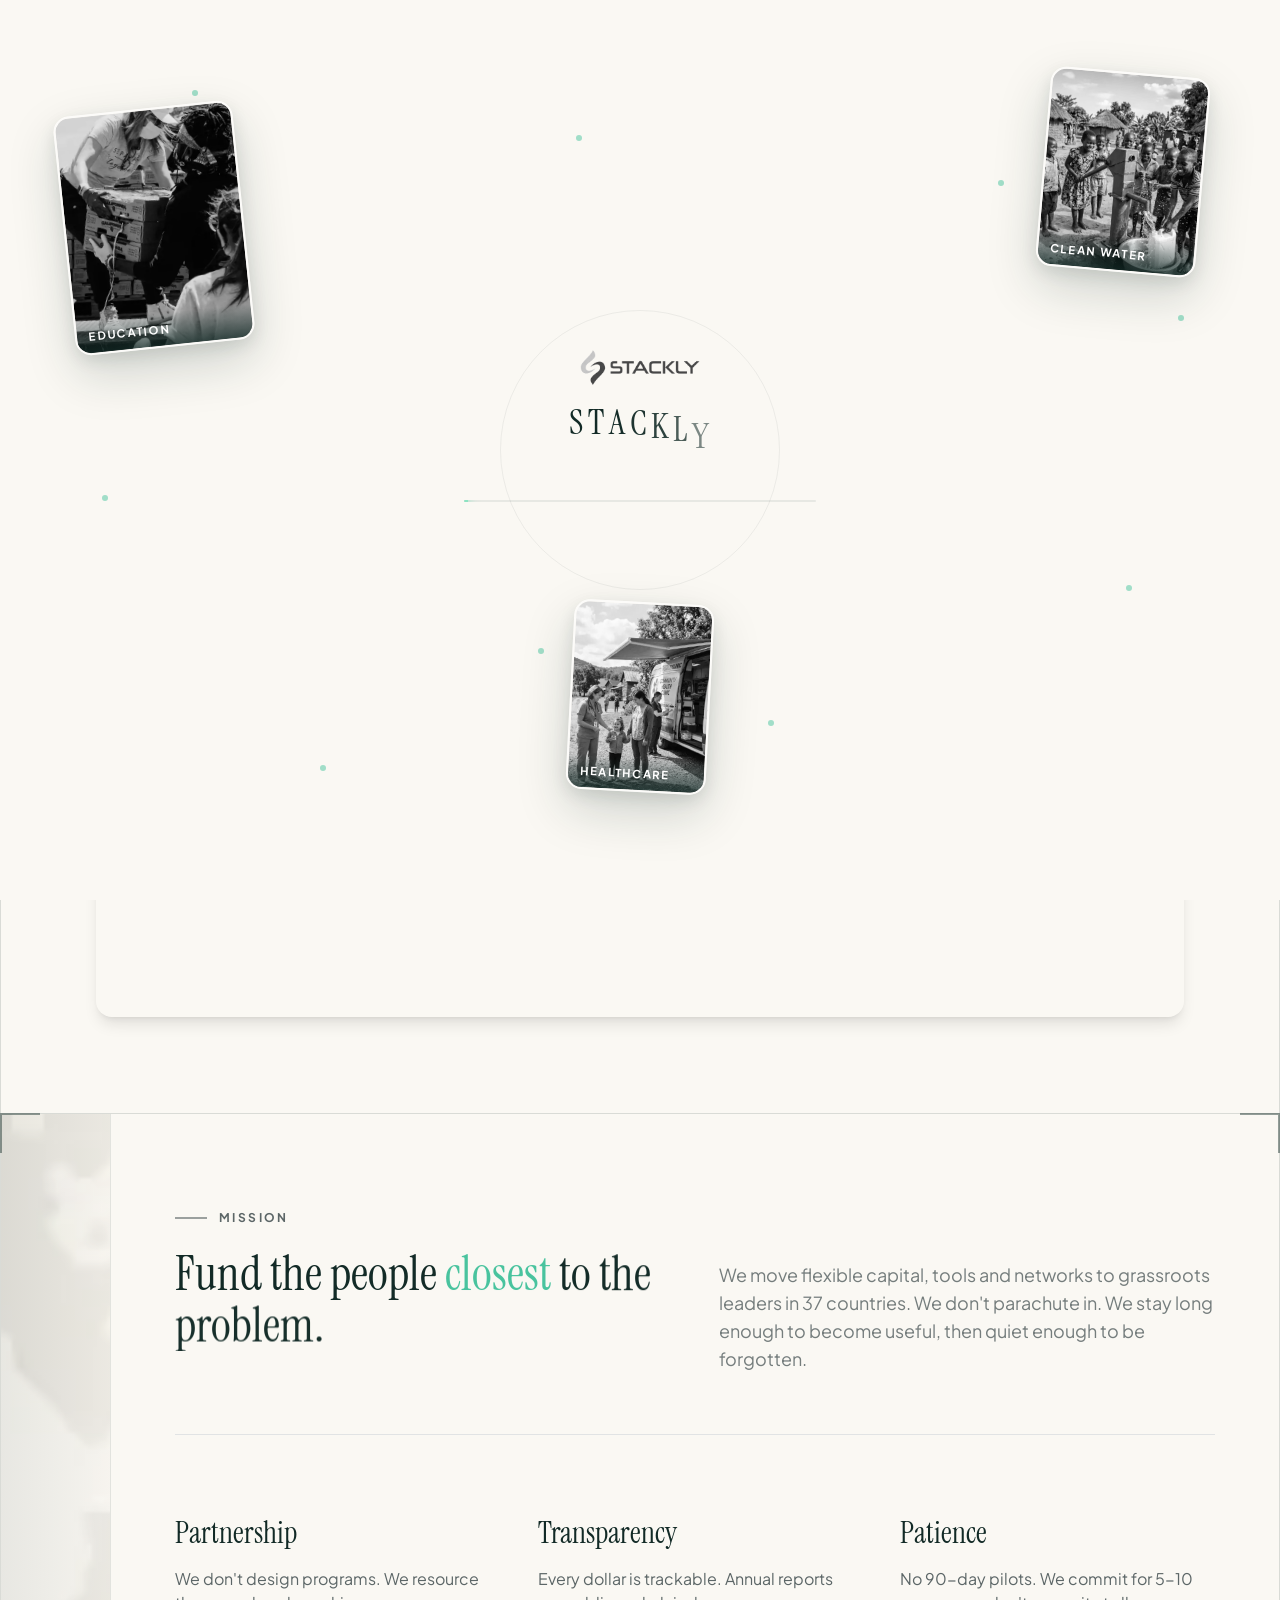
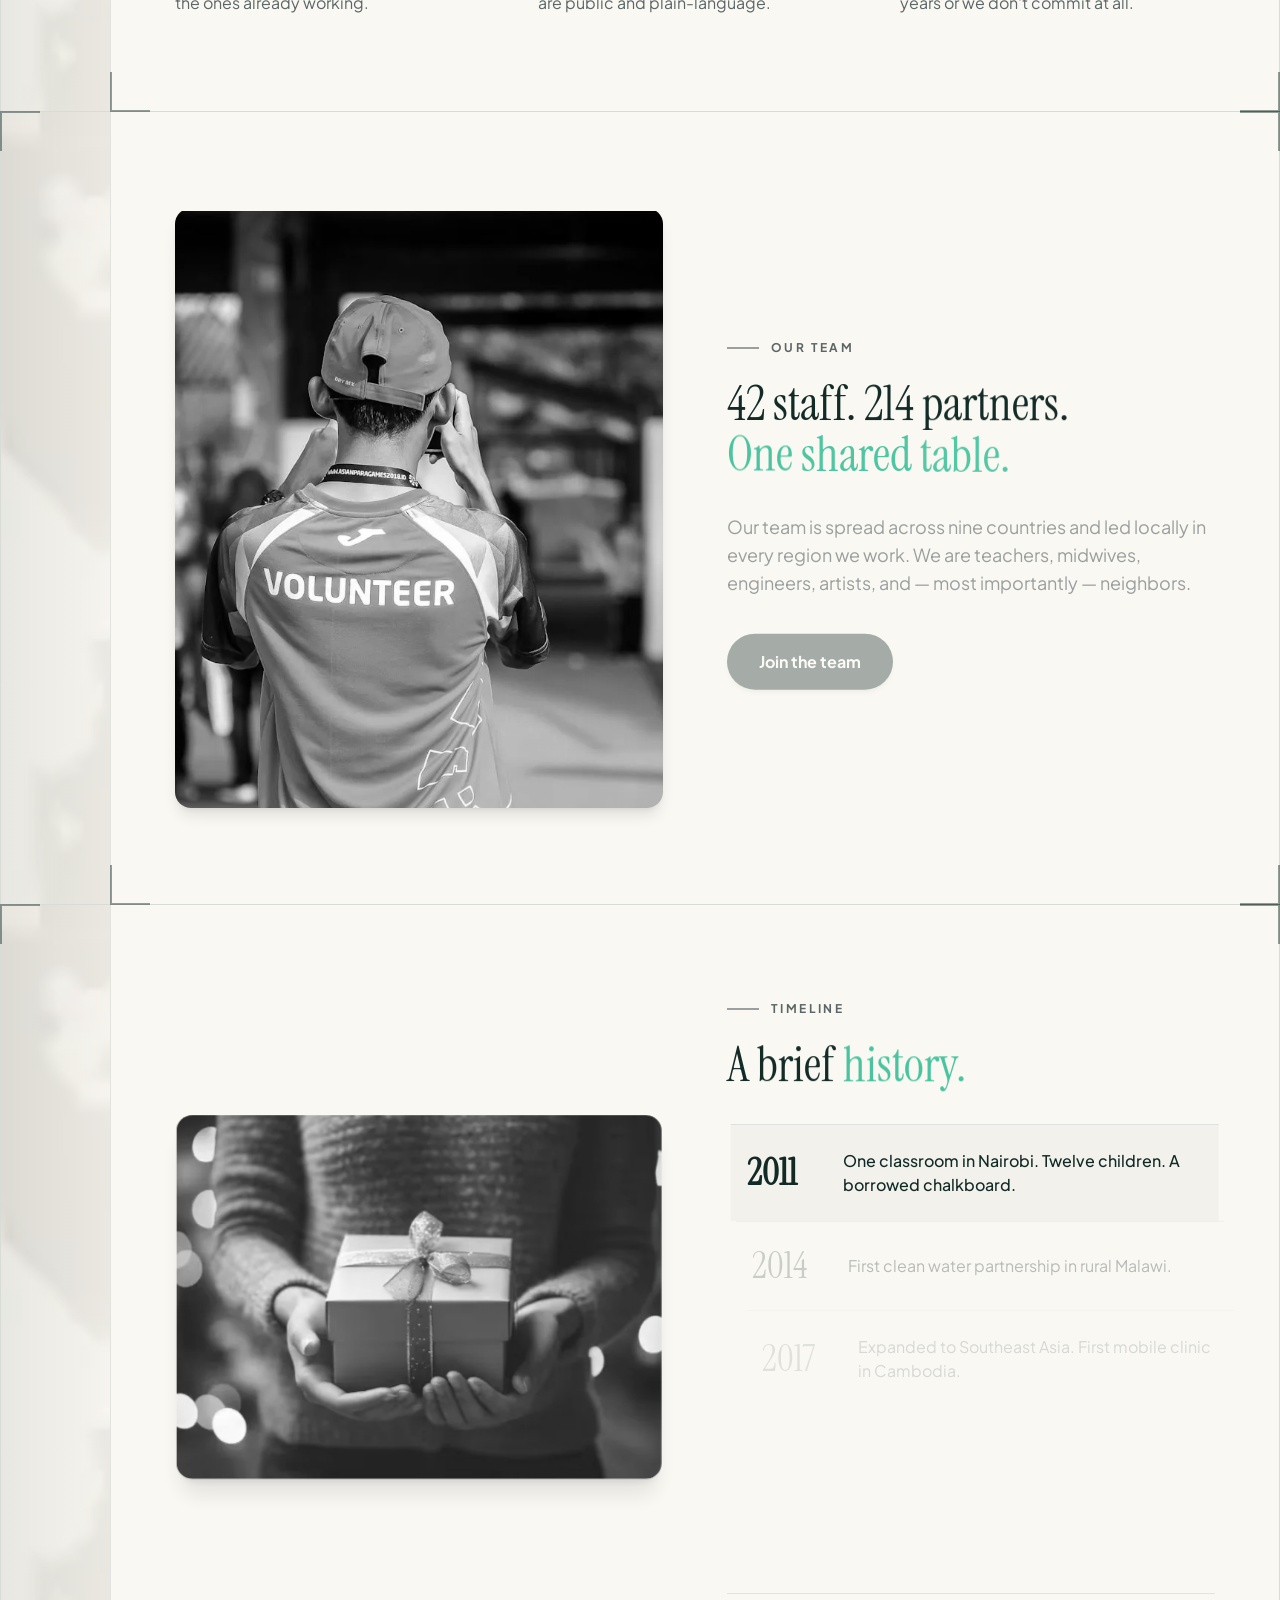
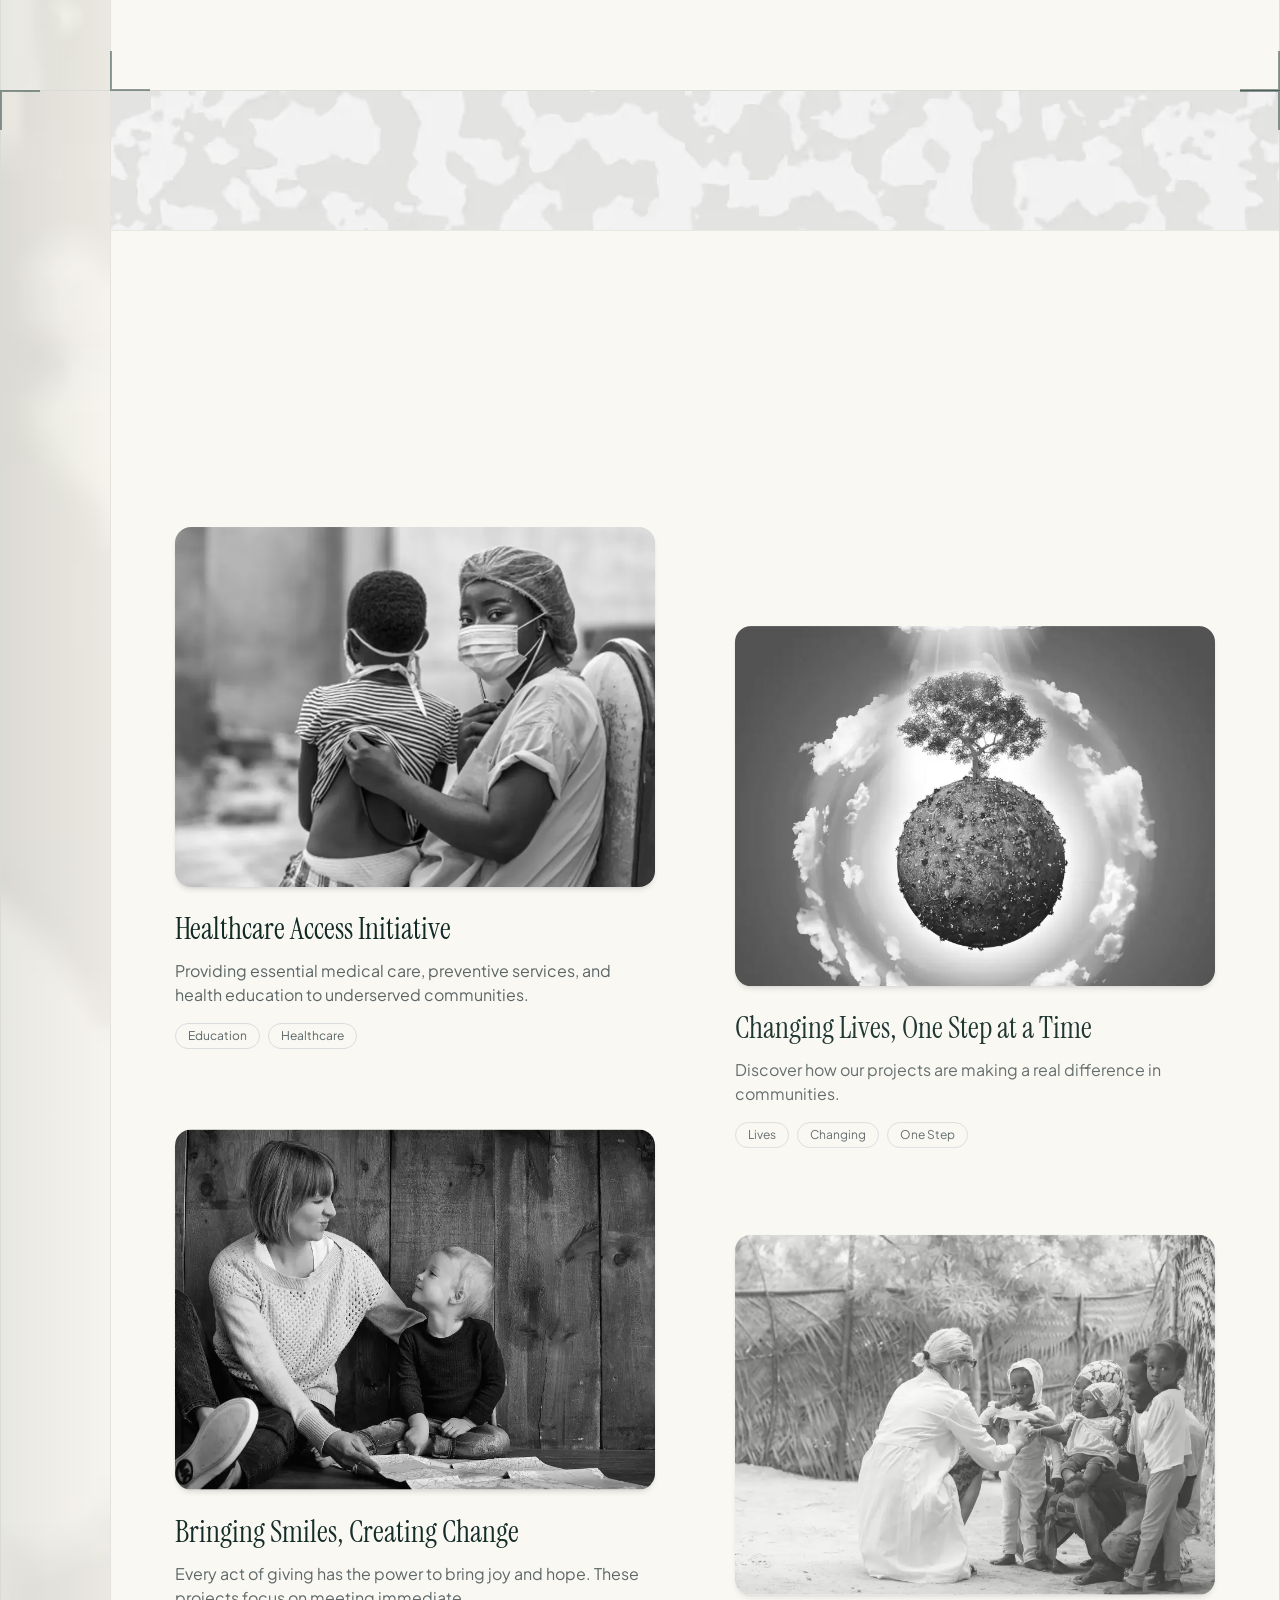
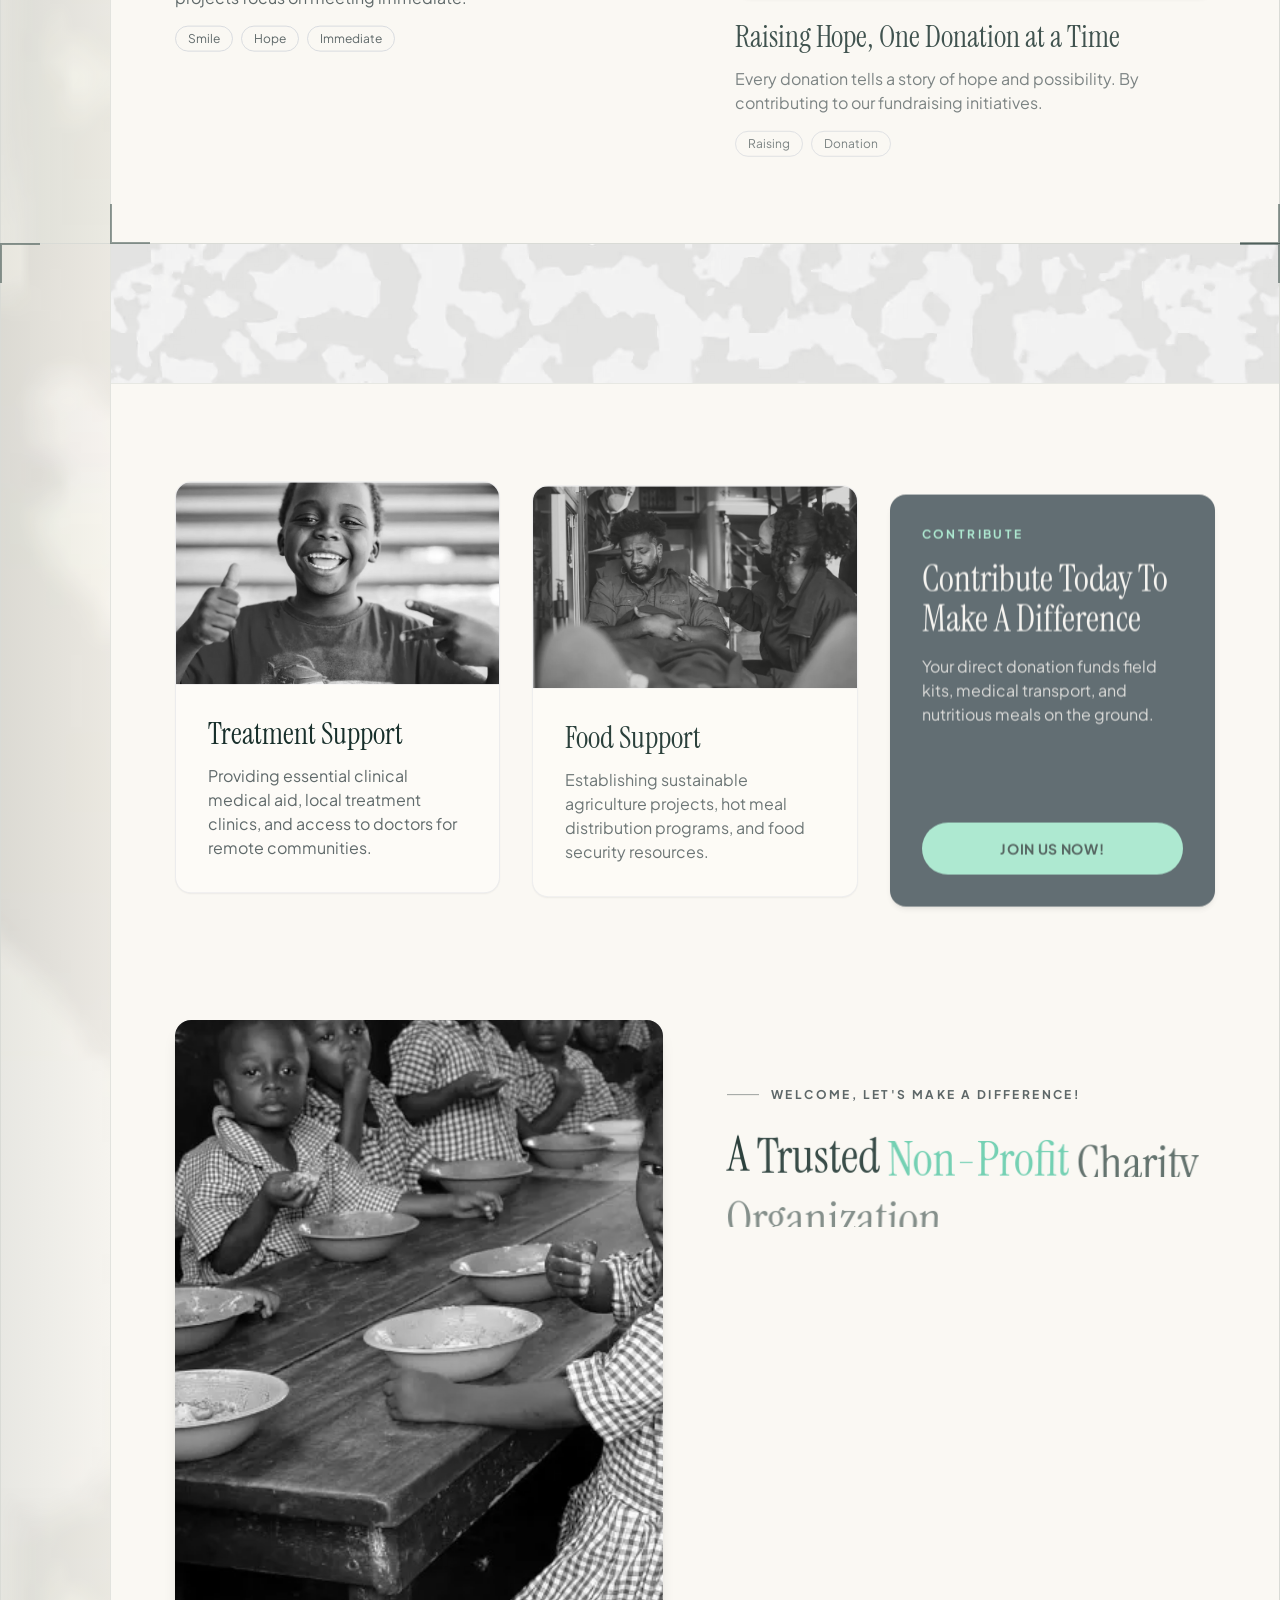
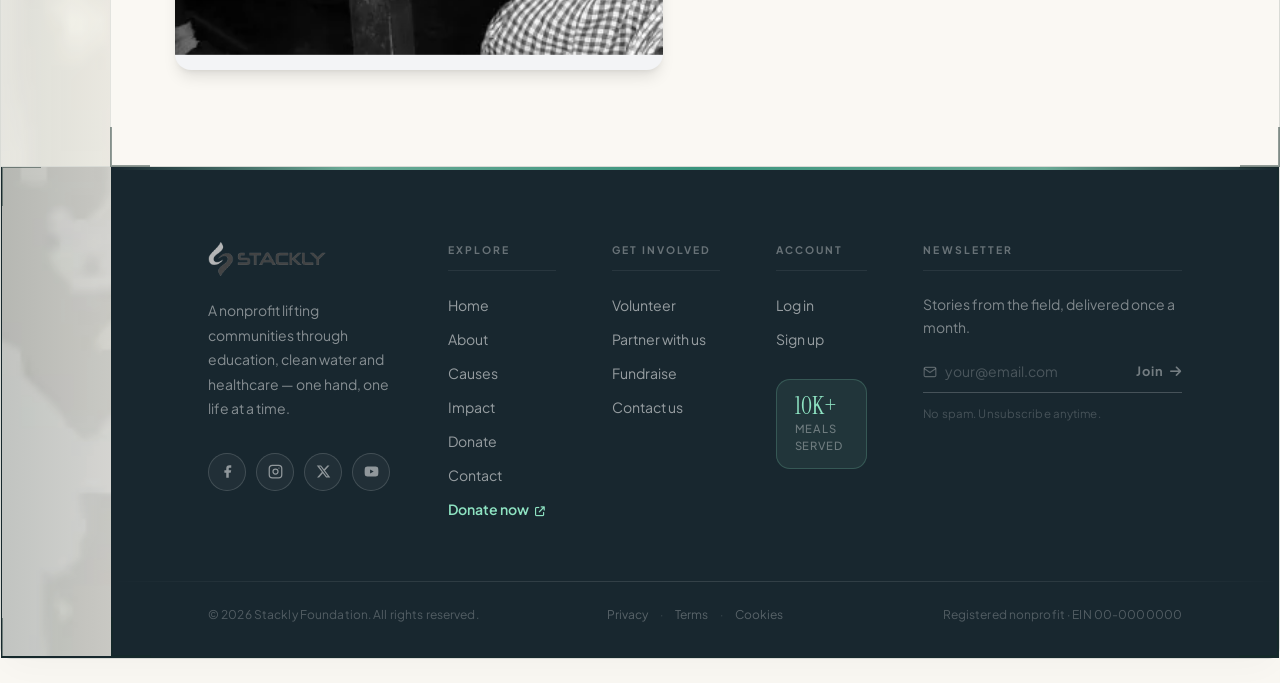
==== commit c6f01359: "Describe your changes" ====
--- a/about.html
+++ b/about.html
@@ -32,6 +32,7 @@
   </script>
 
   <!-- Global Stylesheet -->
+  <link rel="stylesheet" href="https://cdnjs.cloudflare.com/ajax/libs/font-awesome/6.4.0/css/all.min.css">
   <link rel="stylesheet" href="css/style.css?v=1.3.2">
   
   <!-- Inline overrides for Page Frame and 3D Reveal -->
@@ -51,7 +52,8 @@
       overflow: hidden;
       vertical-align: bottom;
       padding-bottom: 0.05em;
-      margin-right: 0.22em;
+      margin-left: -6px;
+      margin-right: -6px;
     }
     
     .word-inner {
@@ -755,7 +757,7 @@
                   <li><a href="impact.html" class="footer-link"><span>Impact</span></a></li>
                   <li><a href="donate.html" class="footer-link"><span>Donate</span></a></li>
                   <li><a href="contact.html" class="footer-link"><span>Contact</span></a></li>
-                  <li><a href="404.html" class="footer-link footer-link--highlight"><span>Donate now ↗</span></a></li>
+                  <li><a href="404.html" class="footer-link footer-link--highlight"><span>Donate now <i class="fa-solid fa-arrow-up-right-from-square text-[10px] ml-1"></i></span></a></li>
                 </ul>
               </div>
 
@@ -792,7 +794,7 @@
                   <div class="footer-newsletter-field">
                     <svg class="footer-input-icon" width="14" height="14" viewBox="0 0 24 24" fill="none" stroke="currentColor" stroke-width="2"><path d="M4 4h16c1.1 0 2 .9 2 2v12c0 1.1-.9 2-2 2H4c-1.1 0-2-.9-2-2V6c0-1.1.9-2 2-2z"/><polyline points="22,6 12,13 2,6"/></svg>
                     <input type="email" id="footer-email-input" class="footer-email-input" placeholder="your@email.com" aria-label="Your email">
-                    <button type="submit" class="footer-join-btn" id="footer-join-btn" aria-label="Subscribe">Join →</button>
+                    <button type="submit" class="footer-join-btn" id="footer-join-btn" aria-label="Subscribe">Join <i class="fa-solid fa-arrow-right ml-1"></i></button>
                   </div>
                 </form>
                 <p class="footer-privacy-note">No spam. Unsubscribe anytime.</p>
@@ -1386,7 +1388,7 @@
             }, { once: true });
             return;
           }
-          btn.textContent = '✓';
+          btn.innerHTML = '<i class="fa-solid fa-check"></i>';
           btn.style.color = '#8EE3C2';
           btn.style.pointerEvents = 'none';
           if (typeof gsap !== 'undefined') {
--- a/css/style.css
+++ b/css/style.css
@@ -865,7 +865,6 @@
   overflow: hidden;
   vertical-align: bottom;
   padding-bottom: 0.05em; /* prevents descender clip */
-  margin-right: 0.2em;
 }
 
 .what-we-do-heading .word-inner {
@@ -1411,7 +1410,6 @@
   overflow: hidden;
   vertical-align: bottom;
   padding-bottom: 0.06em;
-  margin-right: 0.18em;
 }
 
 .story-heading .word-inner {
@@ -2016,7 +2014,8 @@
   vertical-align: bottom;
   perspective: 1000px;
   padding: 0 6px;
-  margin: 0 -2px;
+  margin-left: -6px;
+  margin-right: -6px;
   text-indent: 0;
 }
 
@@ -3985,7 +3984,12 @@
     gap: 8px;
     padding: 20px 0 28px 0;
   }
-  .footer-bottom-right { justify-content: flex-start; }
+  .footer-bottom-left,
+  .footer-bottom-center,
+  .footer-bottom-right {
+    justify-content: flex-start;
+    text-align: left;
+  }
 }
 
 @media (max-width: 600px) {
@@ -4000,6 +4004,48 @@
     gap: 36px;
   }
   .footer-col--brand { flex-direction: column; }
+
+  /* ── Ensure every element is left-aligned on mobile ── */
+  .footer-col {
+    align-items: flex-start;
+    text-align: left;
+  }
+  .footer-col-heading {
+    text-align: left;
+  }
+  .footer-link-list {
+    align-items: flex-start;
+    text-align: left;
+  }
+  .footer-brand-desc {
+    text-align: left;
+    max-width: 100%;
+  }
+  .footer-socials {
+    justify-content: flex-start;
+  }
+  .footer-stat-chip {
+    align-self: flex-start;
+  }
+  .footer-newsletter-desc {
+    text-align: left;
+  }
+  .footer-privacy-note {
+    text-align: left;
+  }
+  /* Bottom bar: stack left-aligned */
+  .footer-bottom {
+    grid-template-columns: 1fr;
+    gap: 8px;
+    padding: 20px 0 28px 0;
+    text-align: left;
+  }
+  .footer-bottom-left,
+  .footer-bottom-center,
+  .footer-bottom-right {
+    justify-content: flex-start;
+    text-align: left;
+  }
 }
 
 
@@ -4130,7 +4176,7 @@
     flex-direction: column;
     align-items: center;
     justify-content: center;
-    padding: 100px 24px 60px 24px;
+    padding: 72px 24px 36px 24px;
     opacity: 0;
     visibility: hidden;
     transform: translateY(-20px);
@@ -4160,8 +4206,8 @@
     border: none !important;
     box-shadow: none !important;
     padding: 0 !important;
-    margin: 0 0 40px 0 !important;
-    gap: 20px !important;
+    margin: 0 0 24px 0 !important;
+    gap: 10px !important;
     align-items: center;
     width: 100%;
   }
@@ -4188,11 +4234,12 @@
   .mobile-menu-active .nav-item:nth-child(7) { transition-delay: 0.35s; }
 
   .nav-link {
-    font-size: 1.6rem !important;
+    font-size: 1.35rem !important;
     font-family: var(--font-serif) !important;
     color: var(--primary-dark) !important;
-    padding: 6px 16px !important;
-    transition: color 0.3s ease !important;
+    padding: 4px 12px !important;
+    transition: all 0.3s ease !important;
+    letter-spacing: 0.02em;
   }
 
   .nav-link:hover {
@@ -4208,7 +4255,7 @@
     display: flex;
     flex-direction: column;
     align-items: center;
-    gap: 16px;
+    gap: 10px;
     width: 100%;
     max-width: 280px;
     opacity: 0;
@@ -4223,11 +4270,11 @@
   }
 
   .mobile-actions .login-btn {
-    font-size: 1.1rem;
+    font-size: 1.0rem;
     font-weight: 500;
     color: var(--primary-dark);
     text-decoration: none;
-    padding: 8px 0;
+    padding: 4px 0;
     transition: opacity 0.3s ease;
   }
 
@@ -4238,8 +4285,8 @@
   .mobile-actions .donate-btn-header {
     width: 100%;
     text-align: center;
-    padding: 14px 28px;
-    font-size: 1rem;
+    padding: 10px 24px;
+    font-size: 0.9rem;
     box-sizing: border-box;
   }
 
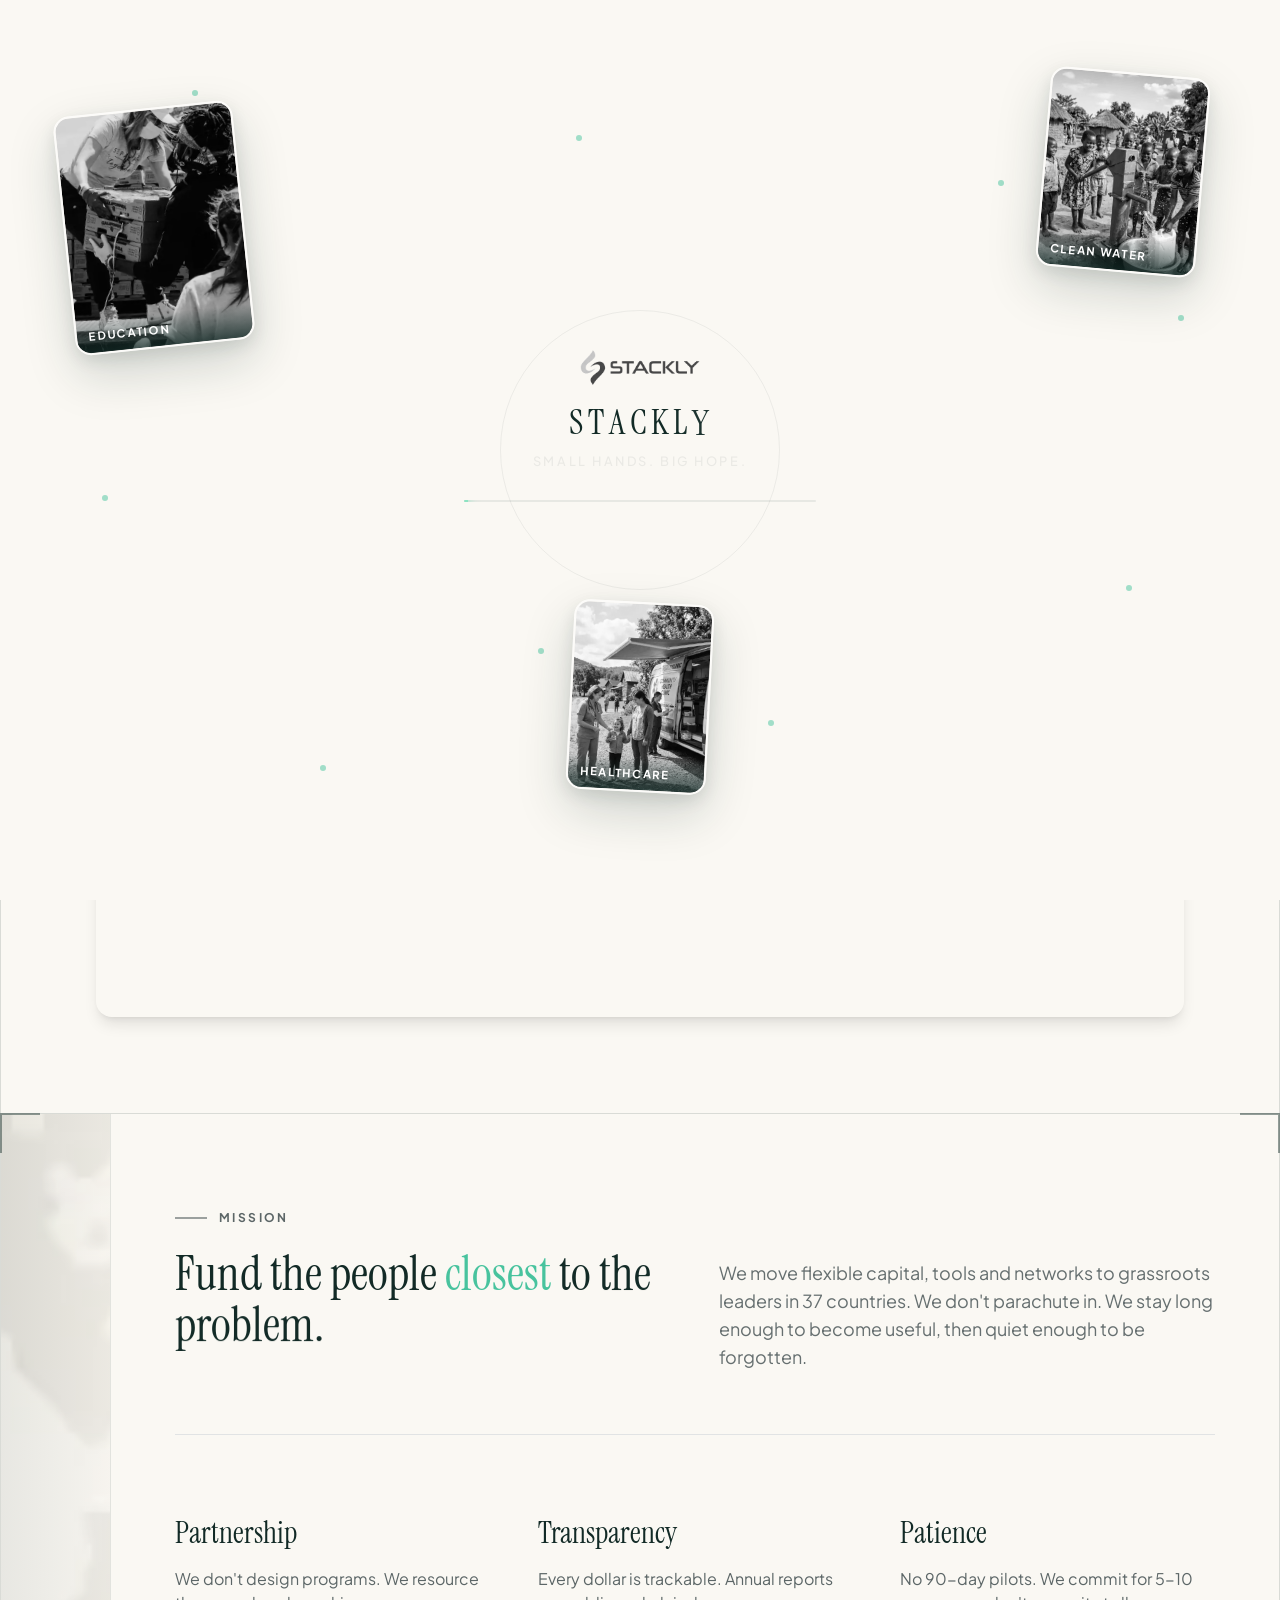
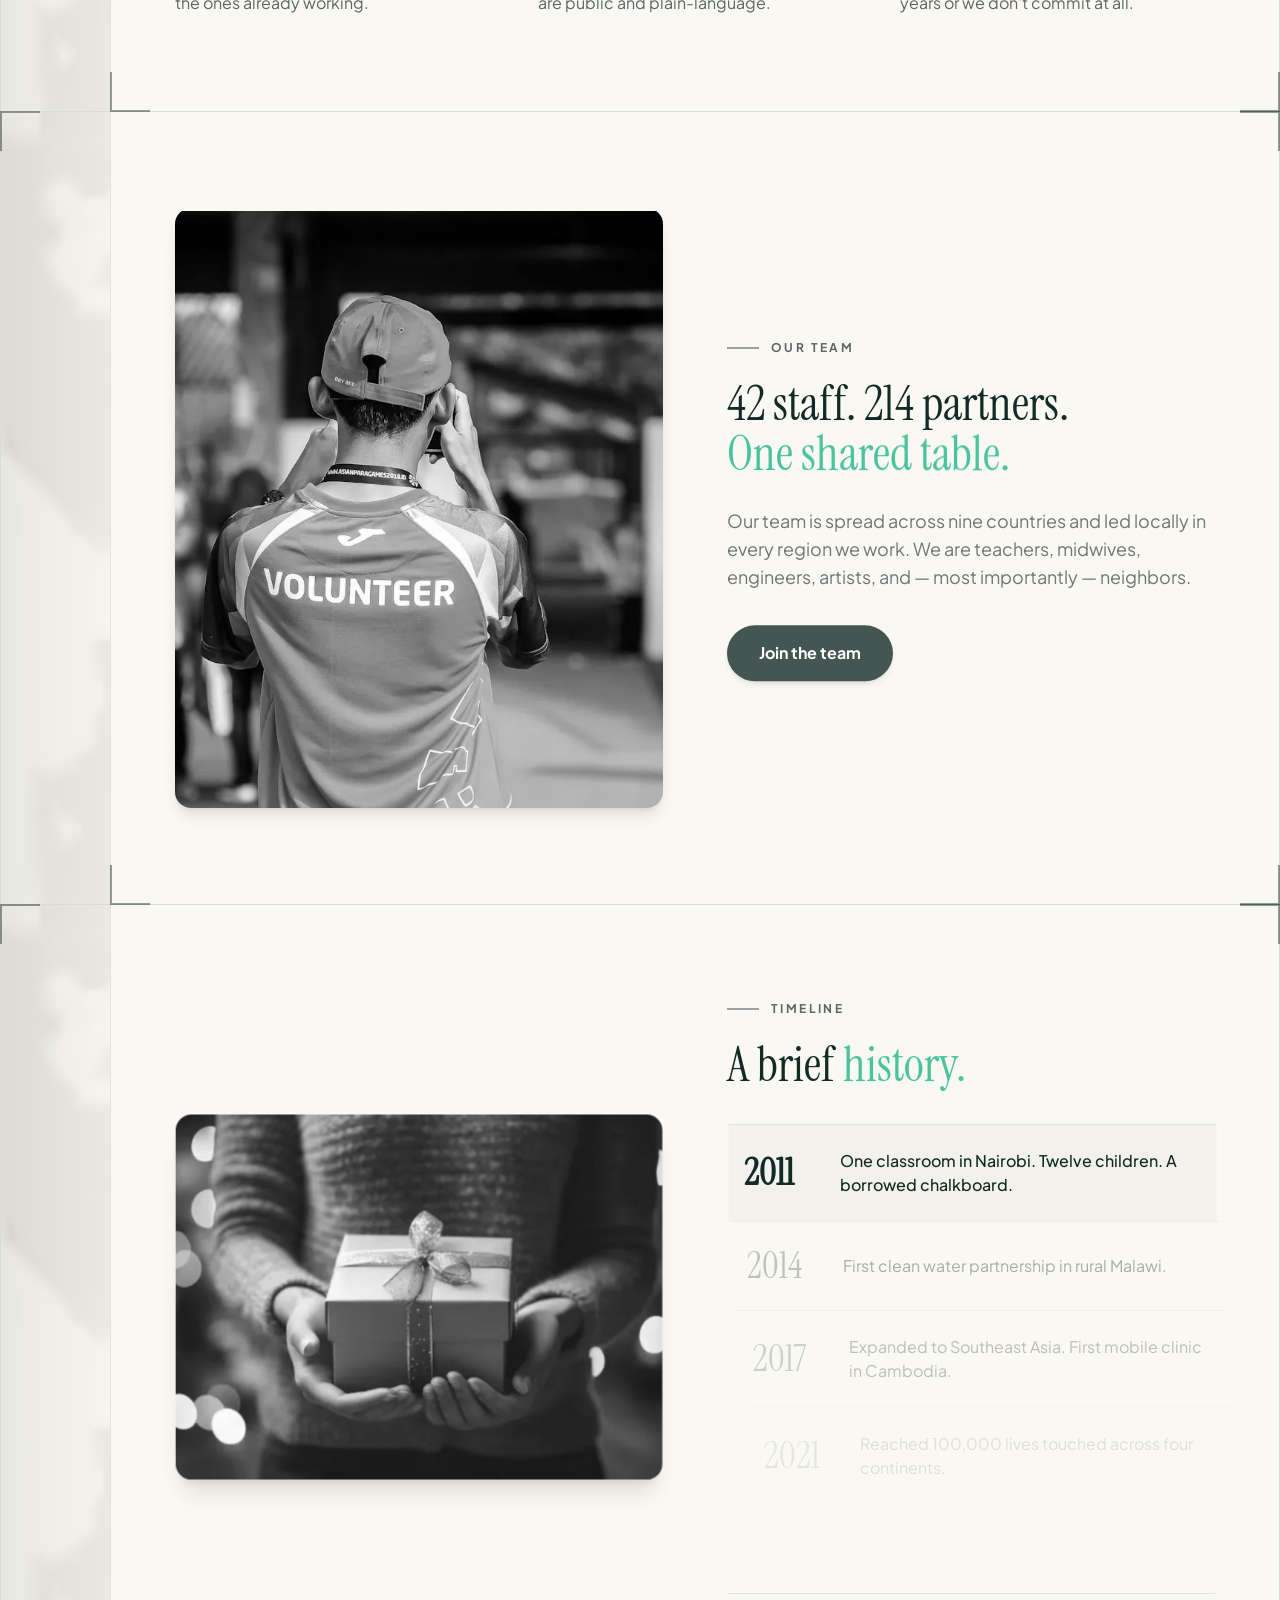
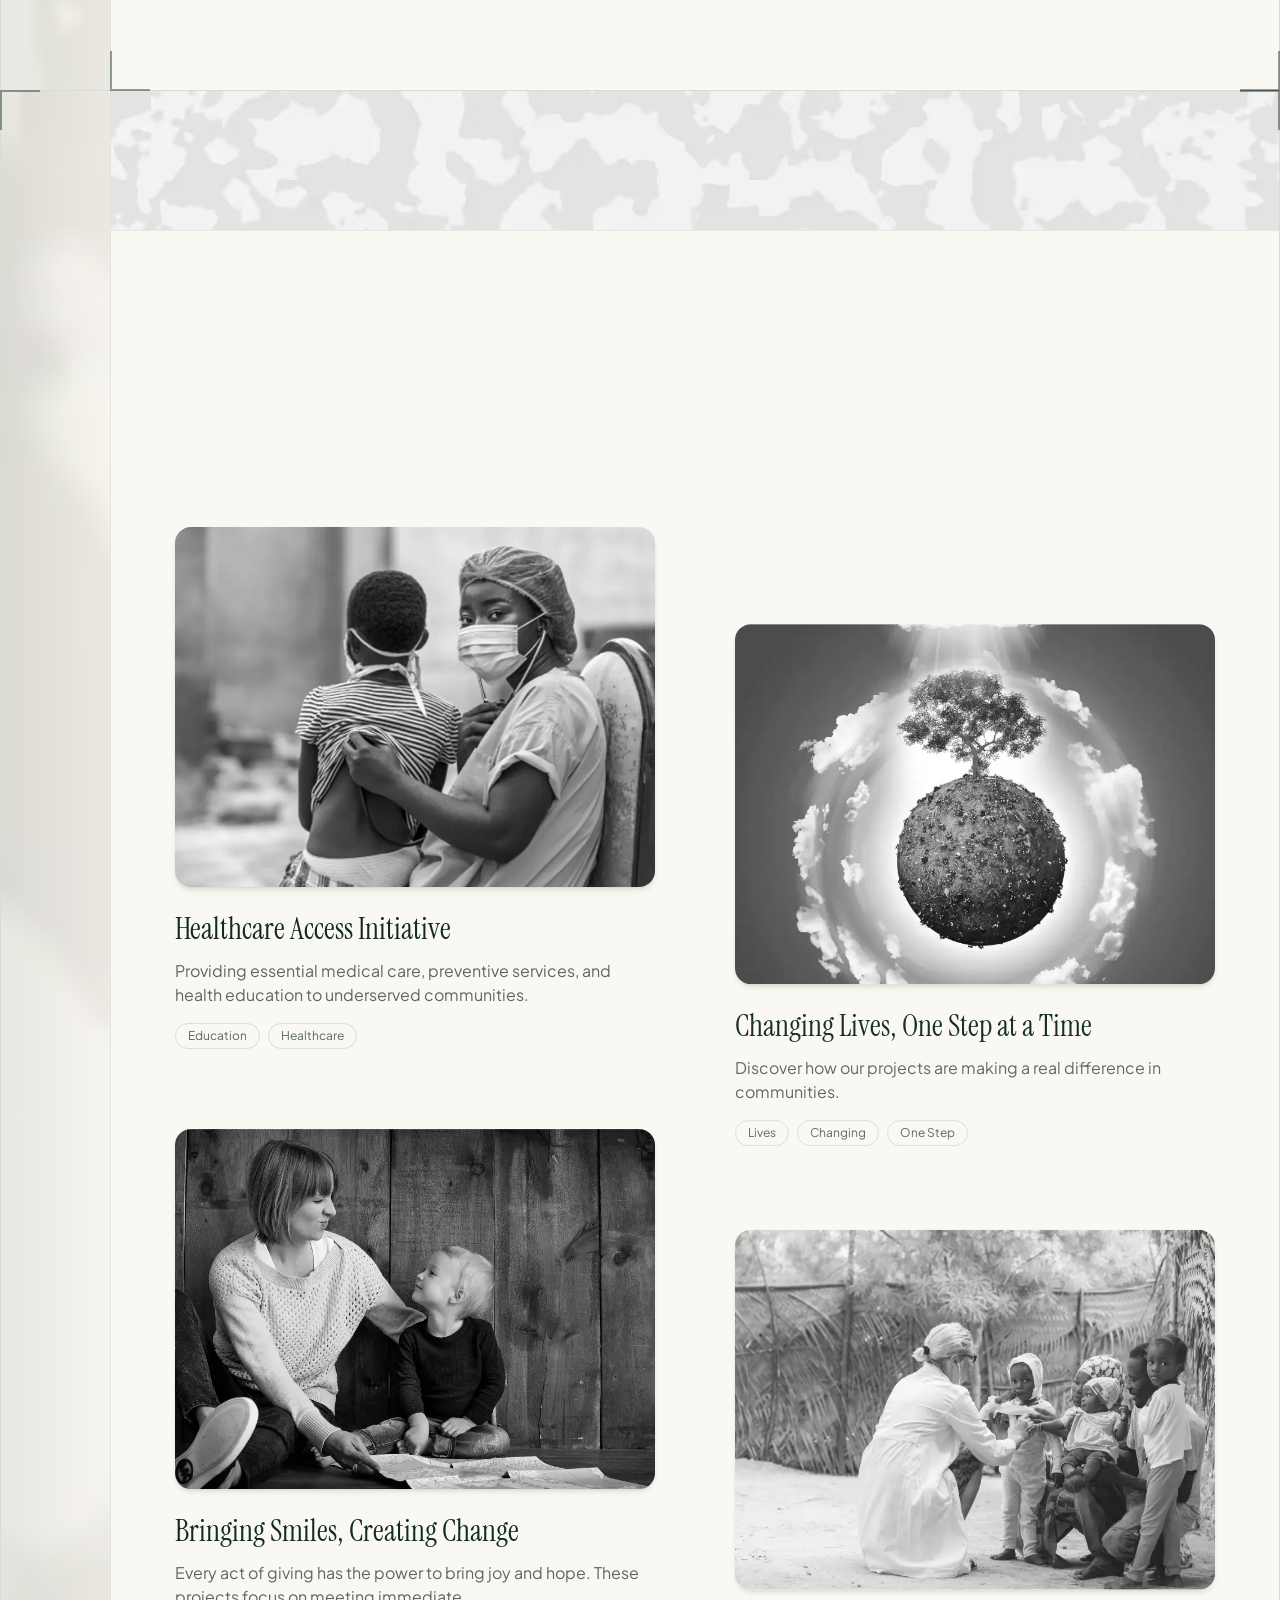
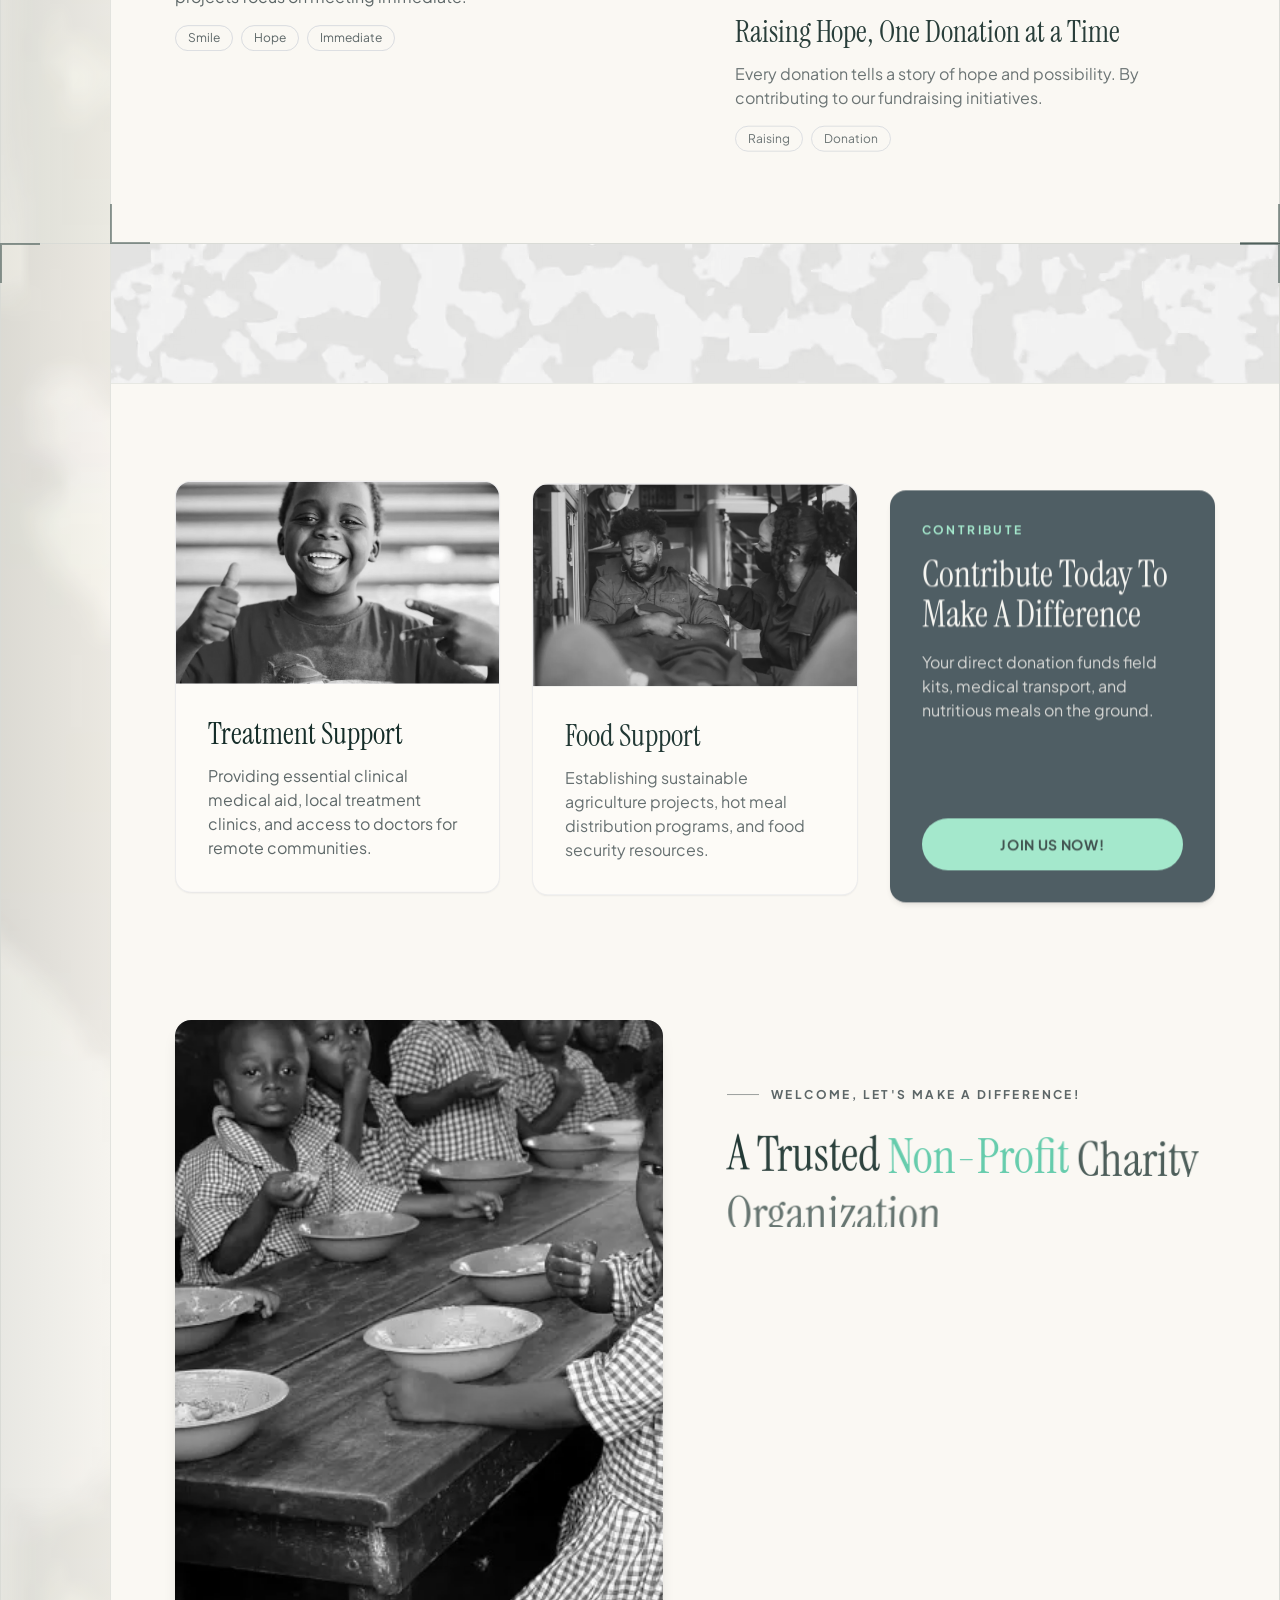
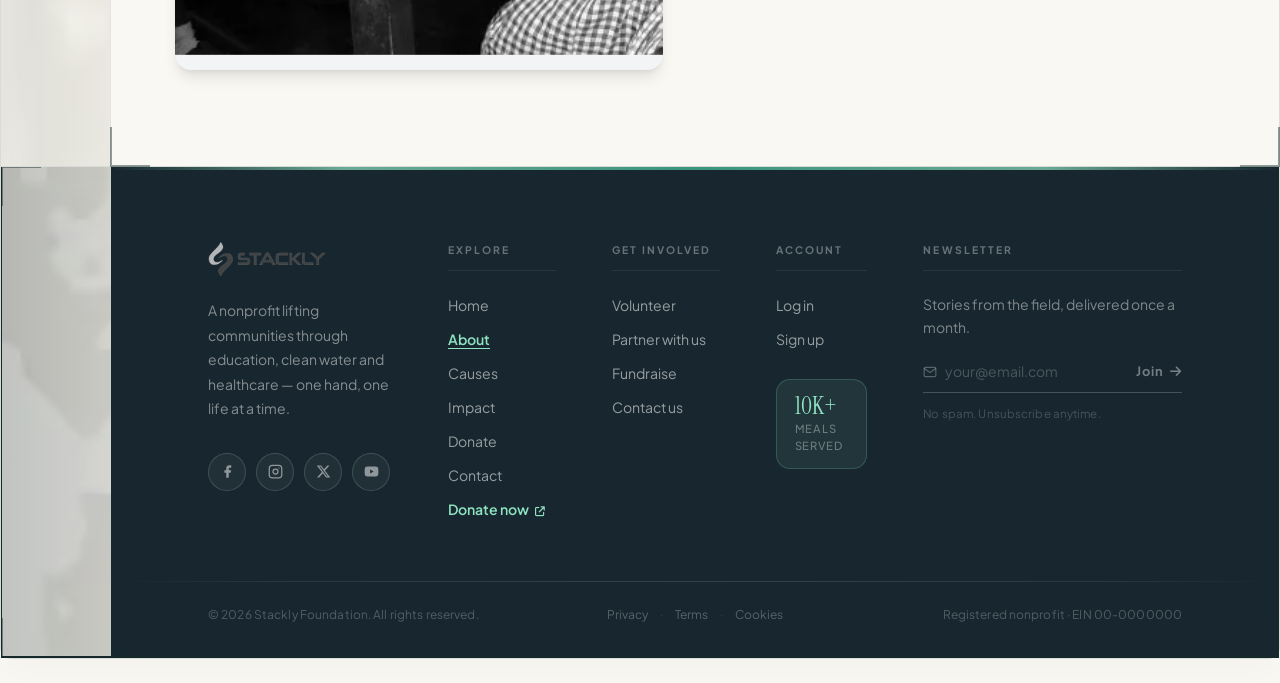
==== commit 0006f769: "Updated NGO website" ====
--- a/about.html
+++ b/about.html
@@ -1309,16 +1309,45 @@
       const spotlight = document.querySelector('.nav-spotlight');
       if (!navMenu || !spotlight) return;
 
+      const activeLink = navMenu.querySelector('.nav-link.active');
+
+      function updateSpotlight(link) {
+        if (!link) {
+          spotlight.style.opacity = '0';
+          return;
+        }
+        const linkRect = link.getBoundingClientRect();
+        const menuRect = navMenu.getBoundingClientRect();
+        spotlight.style.width   = `${linkRect.width}px`;
+        spotlight.style.left    = `${linkRect.left - menuRect.left}px`;
+        spotlight.style.opacity = '1';
+      }
+
+      // Set initial position based on active page link
+      if (activeLink) {
+        setTimeout(() => updateSpotlight(activeLink), 150);
+      }
+
       navLinks.forEach(link => {
         link.addEventListener('mouseenter', e => {
-          const linkRect = e.target.getBoundingClientRect();
-          const menuRect = navMenu.getBoundingClientRect();
-          spotlight.style.width   = `${linkRect.width}px`;
-          spotlight.style.left    = `${linkRect.left - menuRect.left}px`;
-          spotlight.style.opacity = '1';
+          updateSpotlight(e.target);
         });
       });
-      navMenu.addEventListener('mouseleave', () => { spotlight.style.opacity = '0'; });
+
+      navMenu.addEventListener('mouseleave', () => {
+        if (activeLink) {
+          updateSpotlight(activeLink);
+        } else {
+          spotlight.style.opacity = '0';
+        }
+      });
+
+      window.addEventListener('resize', () => {
+        const currentActive = navMenu.querySelector('.nav-link.active');
+        if (currentActive) {
+          updateSpotlight(currentActive);
+        }
+      });
     }
 
     /* ── Sticky Header Effect ── */
--- a/css/style.css
+++ b/css/style.css
@@ -377,6 +377,17 @@
   color: var(--primary-dark);
 }
 
+.nav-link.active {
+  color: var(--mint-green-dark) !important;
+}
+
+@media (min-width: 1024px) {
+  .nav-link.active {
+    color: var(--primary-dark) !important;
+    font-weight: 600;
+  }
+}
+
 /* Spotlight Pill Tracker (dynamically positioned by JS) */
 .nav-spotlight {
   position: absolute;
@@ -404,11 +415,29 @@
   font-size: 0.95rem;
   font-weight: 500;
   text-decoration: none;
-  transition: opacity 0.3s var(--ease-smooth);
+  border: 1.5px solid transparent;
+  padding: 10px 24px;
+  border-radius: 100px;
+  transition: all 0.3s var(--ease-smooth);
 }
 
 .login-btn:hover {
-  opacity: 0.75;
+  border-color: rgba(18, 42, 38, 0.1);
+  background: rgba(18, 42, 38, 0.02);
+}
+
+.login-btn.active {
+  border-color: var(--mint-green-dark);
+  color: var(--mint-green-dark) !important;
+  font-weight: 600;
+  opacity: 1 !important;
+}
+
+.login-btn.active:hover {
+  background-color: var(--mint-green);
+  color: var(--primary-dark) !important;
+  border-color: var(--mint-green);
+  opacity: 1 !important;
 }
 
 .donate-btn-header {
@@ -3756,6 +3785,15 @@
 
 .footer-link--highlight:hover {
   color: #a8f0d8 !important;
+}
+
+.footer-link.active {
+  color: var(--mint-green) !important;
+  font-weight: 600;
+}
+
+.footer-link.active span::after {
+  width: 100%;
 }
 
 /* ── Footer stat chip (Col 4) ── */
@@ -4270,16 +4308,36 @@
   }
 
   .mobile-actions .login-btn {
+    width: 100%;
+    text-align: center;
+    box-sizing: border-box;
     font-size: 1.0rem;
     font-weight: 500;
     color: var(--primary-dark);
     text-decoration: none;
-    padding: 4px 0;
-    transition: opacity 0.3s ease;
+    border: 1.5px solid transparent;
+    padding: 10px 24px;
+    border-radius: 100px;
+    transition: all 0.3s ease;
   }
 
   .mobile-actions .login-btn:hover {
-    opacity: 0.7;
+    border-color: rgba(18, 42, 38, 0.1);
+    background: rgba(18, 42, 38, 0.02);
+  }
+
+  .mobile-actions .login-btn.active {
+    border-color: var(--mint-green-dark);
+    color: var(--mint-green-dark) !important;
+    font-weight: 600;
+    opacity: 1 !important;
+  }
+
+  .mobile-actions .login-btn.active:hover {
+    background-color: var(--mint-green);
+    color: var(--primary-dark) !important;
+    border-color: var(--mint-green);
+    opacity: 1 !important;
   }
 
   .mobile-actions .donate-btn-header {
